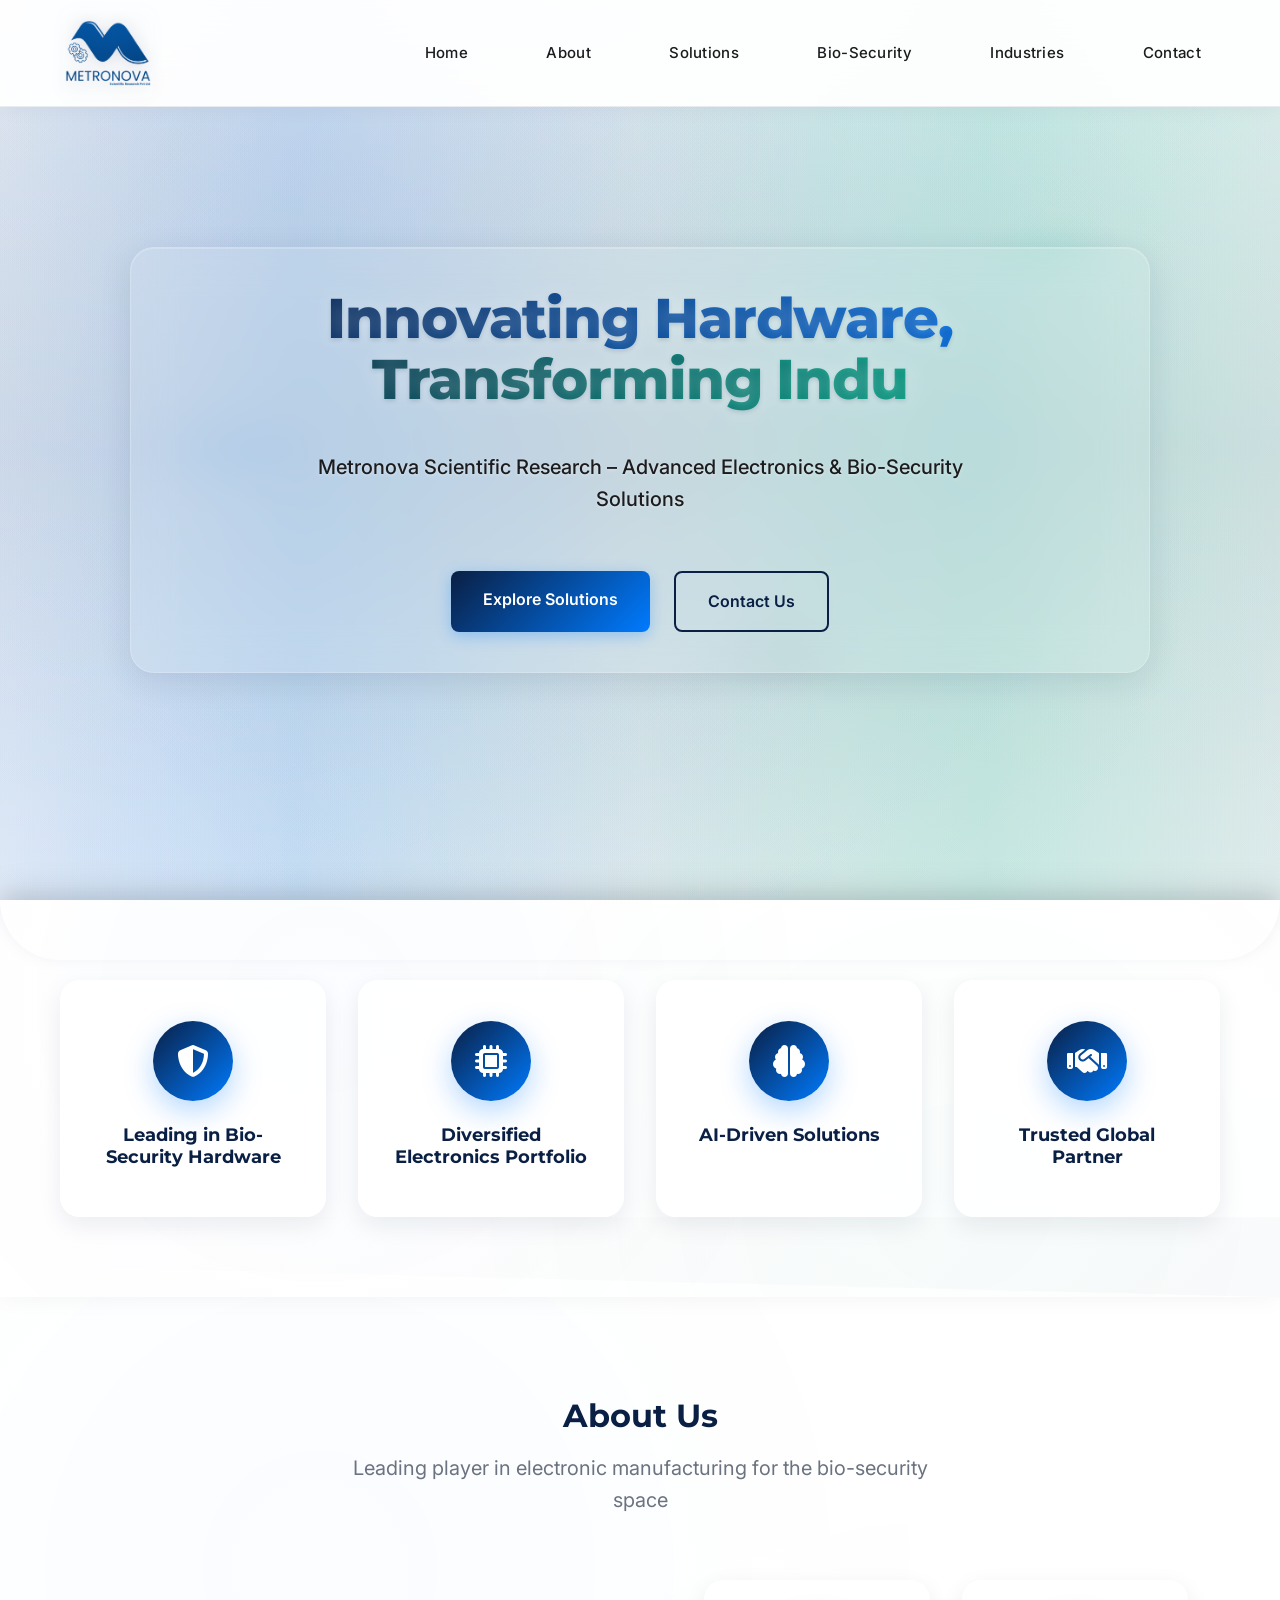
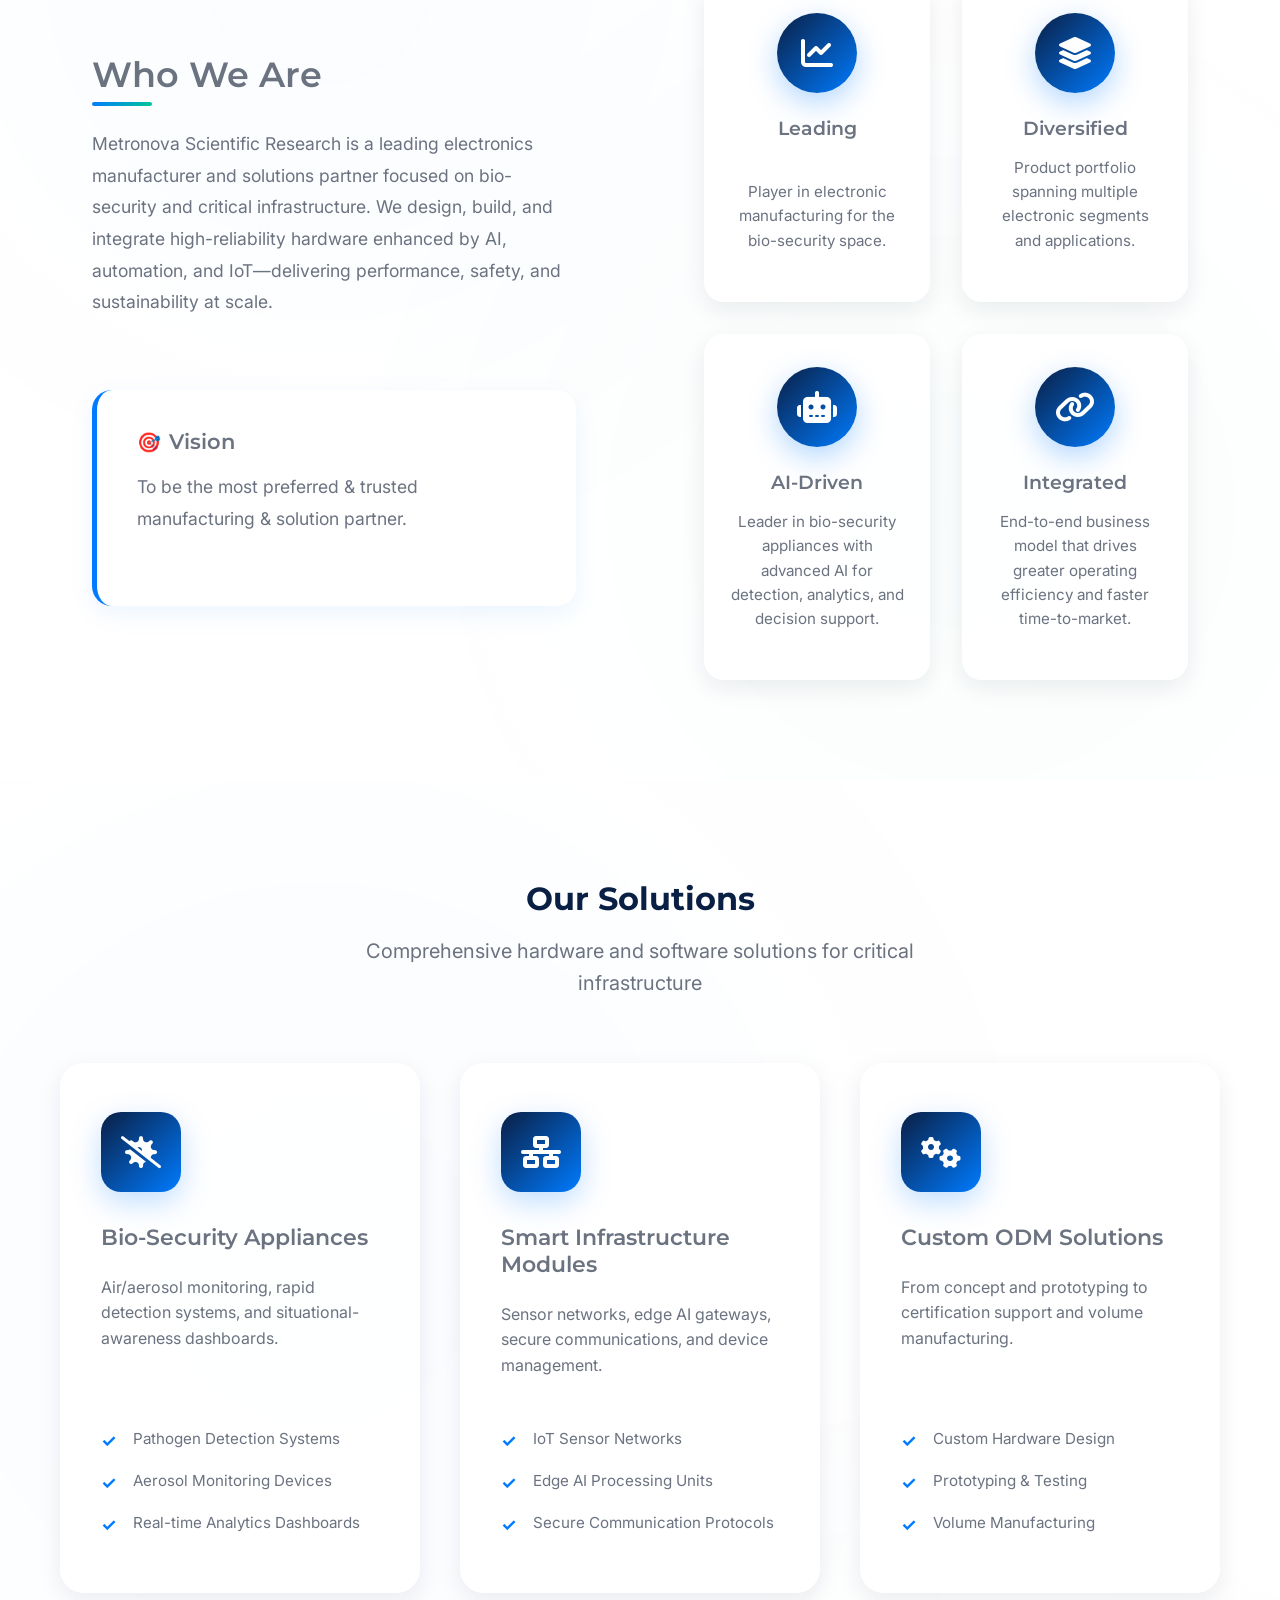
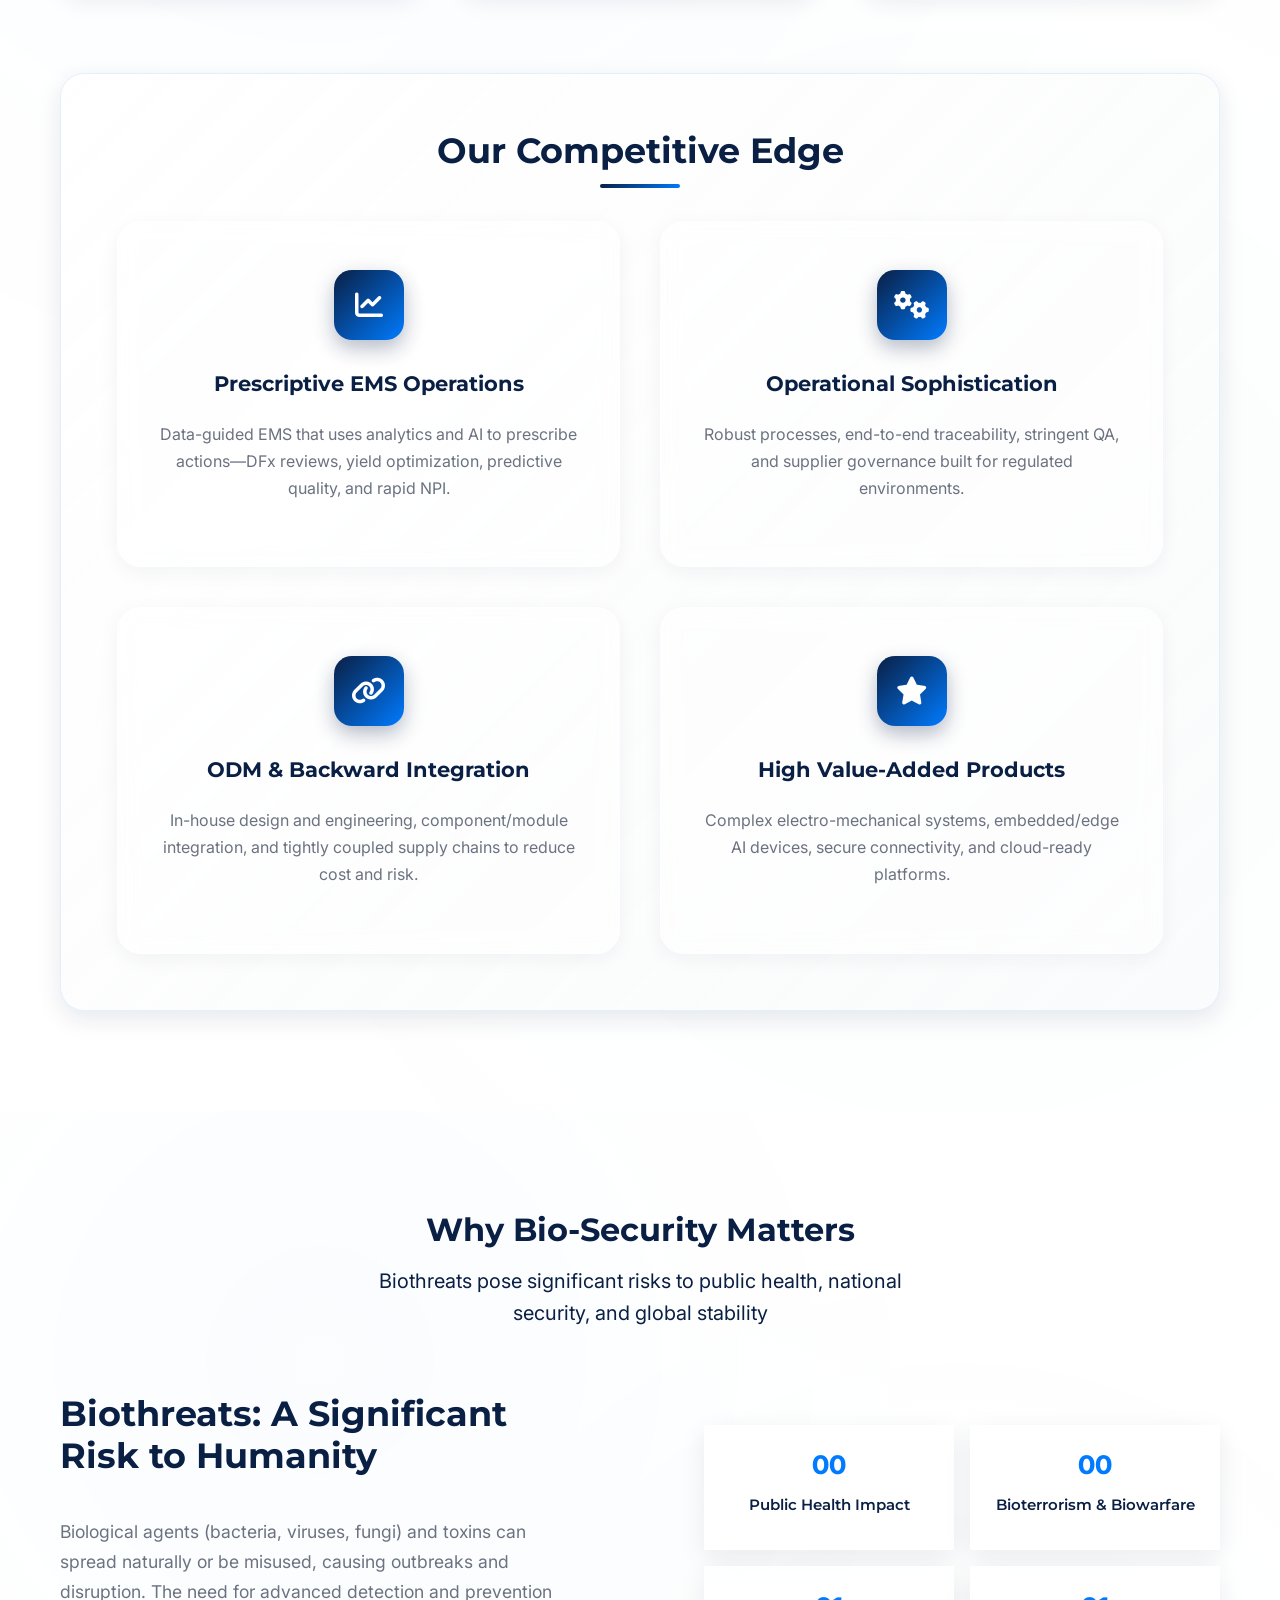
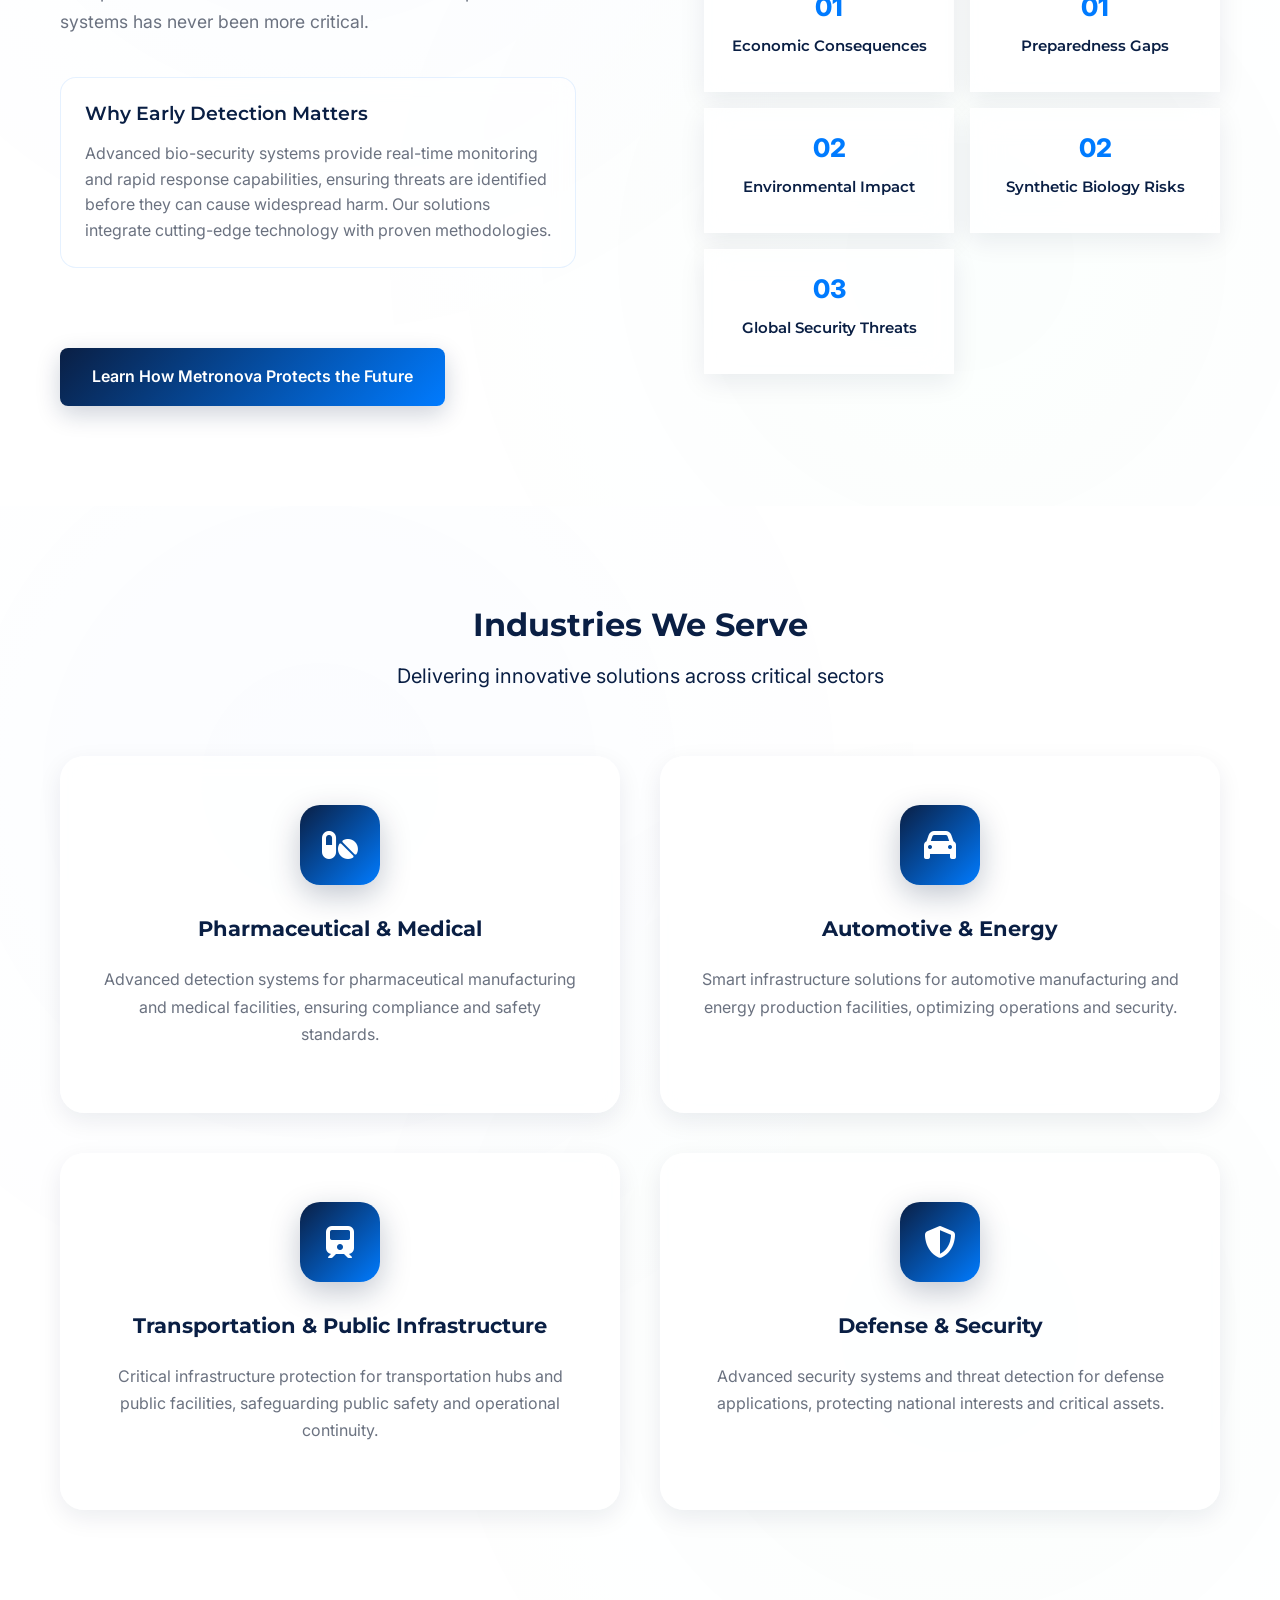
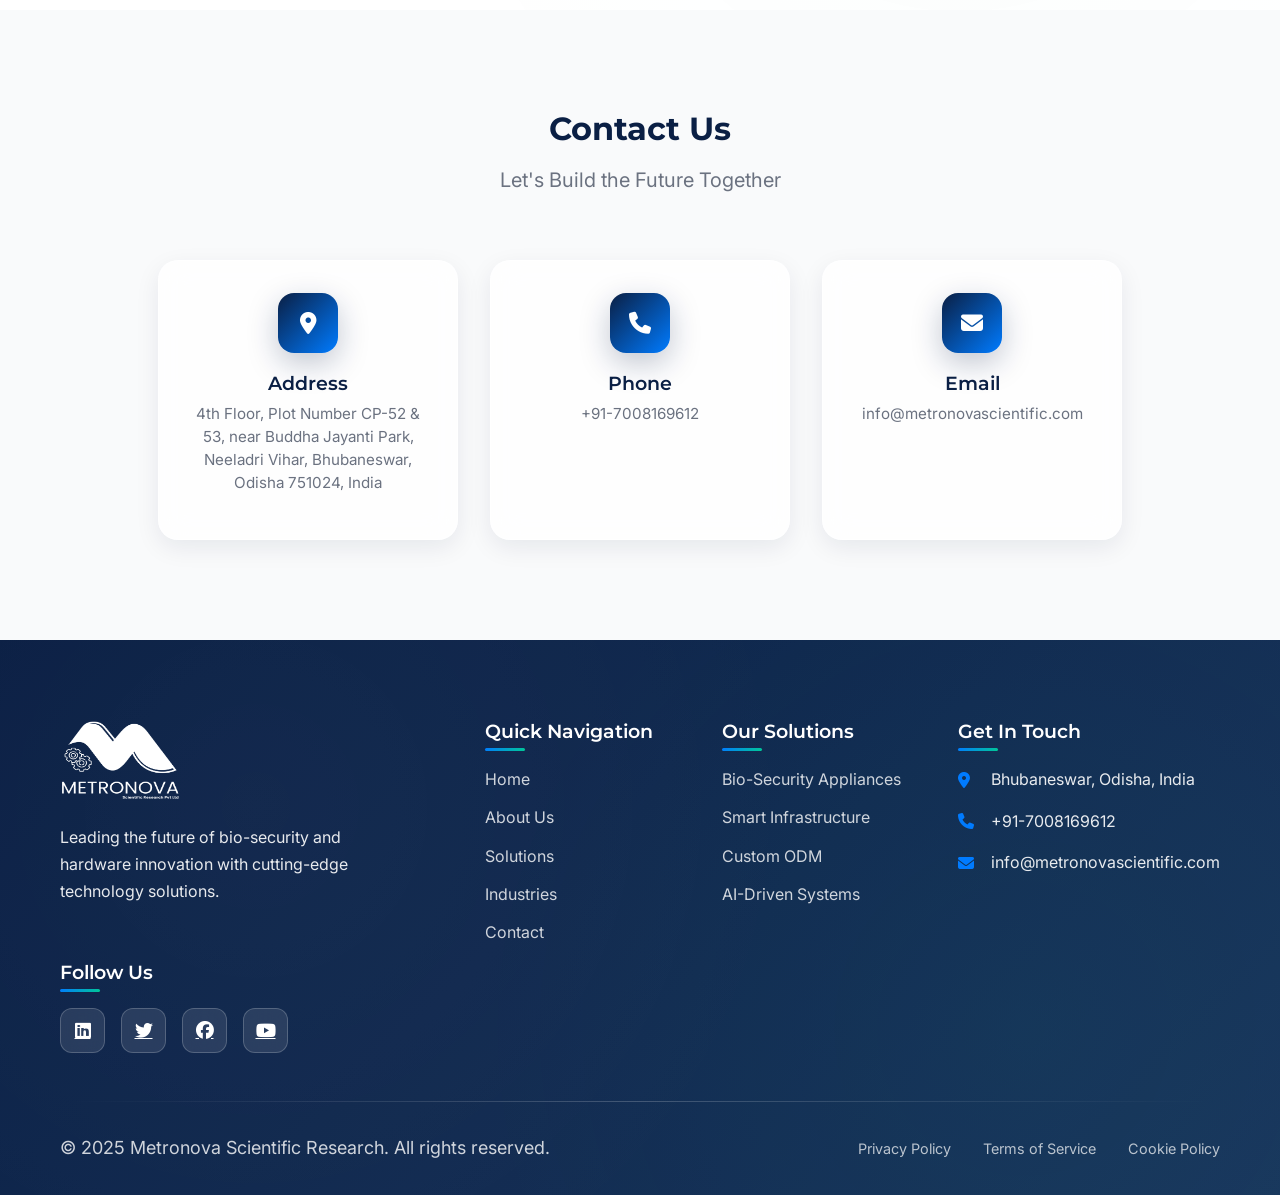
==== index.html @ e78a7715 "Add files via upload" ====
<!DOCTYPE html>
<html lang="en">
<head>
    <meta charset="UTF-8">
    <meta name="viewport" content="width=device-width, initial-scale=1.0, maximum-scale=1.0, user-scalable=no, viewport-fit=cover">
    
    <!-- Primary Meta Tags -->
    <title>Metronova Scientific Research - Leading Bio-Security Electronics Manufacturer | AI Hardware Solutions</title>
    <meta name="title" content="Metronova Scientific Research - Leading Bio-Security Electronics Manufacturer | AI Hardware Solutions">
    <meta name="description" content="Metronova Scientific Research is India's leading electronics manufacturer specializing in bio-security hardware, AI-driven IoT solutions, and critical infrastructure protection. Expert in pathogen detection systems and smart infrastructure modules.">
    <meta name="keywords" content="bio-security hardware, electronics manufacturing India, AI hardware solutions, IoT sensor networks, pathogen detection systems, critical infrastructure protection, smart infrastructure modules, electronics manufacturer Bhubaneswar, bio-security appliances, AI-driven hardware">
    <meta name="author" content="Metronova Scientific Research">
    <meta name="robots" content="index, follow, max-snippet:-1, max-image-preview:large, max-video-preview:-1">
    <meta name="language" content="English">
    <meta name="revisit-after" content="7 days">
    <meta name="distribution" content="global">
    <meta name="rating" content="general">
    
    <!-- Open Graph / Facebook -->
    <meta property="og:type" content="website">
    <meta property="og:url" content="https://metronovascientific.com/">
    <meta property="og:title" content="Metronova Scientific Research - Leading Bio-Security Electronics Manufacturer">
    <meta property="og:description" content="Leading electronics manufacturer specializing in bio-security hardware, AI-driven IoT solutions, and critical infrastructure protection. Expert in pathogen detection systems.">
    <meta property="og:image" content="https://metronovascientific.com/Metronova.png">
    <meta property="og:image:width" content="1200">
    <meta property="og:image:height" content="630">
    <meta property="og:site_name" content="Metronova Scientific Research">
    <meta property="og:locale" content="en_US">
    
    <!-- Twitter -->
    <meta property="twitter:card" content="summary_large_image">
    <meta property="twitter:url" content="https://metronovascientific.com/">
    <meta property="twitter:title" content="Metronova Scientific Research - Leading Bio-Security Electronics Manufacturer">
    <meta property="twitter:description" content="Leading electronics manufacturer specializing in bio-security hardware, AI-driven IoT solutions, and critical infrastructure protection.">
    <meta property="twitter:image" content="https://metronovascientific.com/Metronova.png">
    
    <!-- Additional SEO Meta Tags -->
    <meta name="geo.region" content="IN-OR">
    <meta name="geo.placename" content="Bhubaneswar, Odisha, India">
    <meta name="geo.position" content="20.2961;85.8245">
    <meta name="ICBM" content="20.2961, 85.8245">
    <meta name="DC.title" content="Metronova Scientific Research">
    <meta name="DC.description" content="Leading electronics manufacturer specializing in bio-security hardware and AI-driven solutions">
    <meta name="DC.subject" content="Bio-Security Hardware, Electronics Manufacturing, AI Hardware, IoT Solutions">
    <meta name="DC.creator" content="Metronova Scientific Research">
    <meta name="DC.publisher" content="Metronova Scientific Research">
    <meta name="DC.coverage" content="Worldwide">
    <meta name="DC.language" content="en">
    
    <!-- Bing Webmaster Tools -->
    <meta name="msvalidate.01" content="YOUR_BING_VERIFICATION_CODE">
    
    <!-- Google Search Console -->
    <meta name="google-site-verification" content="YOUR_GOOGLE_VERIFICATION_CODE">
    
    <!-- Canonical URL -->
    <link rel="canonical" href="https://metronovascientific.com/">
    
    <!-- Sitemap -->
    <link rel="sitemap" type="application/xml" title="Sitemap" href="https://metronovascientific.com/sitemap.xml">
    
    <!-- DNS Prefetch for Performance -->
    <link rel="dns-prefetch" href="//fonts.googleapis.com">
    <link rel="dns-prefetch" href="//cdnjs.cloudflare.com">
    <link rel="dns-prefetch" href="//fonts.gstatic.com">
    
    <!-- Favicons -->
    <link rel="apple-touch-icon" sizes="180x180" href="favicons/apple-touch-icon.png">
    <link rel="icon" type="image/png" sizes="32x32" href="favicons/favicon-32x32.png">
    <link rel="icon" type="image/png" sizes="16x16" href="favicons/favicon-16x16.png">
    <link rel="icon" type="image/x-icon" href="favicons/favicon.ico">
    <link rel="manifest" href="favicons/site.webmanifest">
    
    <!-- Google Fonts -->
    <link rel="preconnect" href="https://fonts.googleapis.com">
    <link rel="preconnect" href="https://fonts.gstatic.com" crossorigin>
    <link href="https://fonts.googleapis.com/css2?family=Montserrat:wght@400;600;700&family=Inter:wght@300;400;500;600&display=swap" rel="stylesheet">
    
    <!-- Font Awesome -->
    <link rel="stylesheet" href="https://cdnjs.cloudflare.com/ajax/libs/font-awesome/6.4.0/css/all.min.css">
    
    <!-- Custom CSS -->
    <link rel="stylesheet" href="styles.css">
    
    <!-- Structured Data for SEO -->
    <script type="application/ld+json">
    {
        "@context": "https://schema.org",
        "@type": "Organization",
        "name": "Metronova Scientific Research",
        "url": "https://metronovascientific.com",
        "logo": "https://metronovascientific.com/Metronova.png",
        "description": "Leading electronics manufacturer specializing in bio-security hardware, AI-driven IoT solutions, and critical infrastructure protection",
        "foundingDate": "2020",
        "address": {
            "@type": "PostalAddress",
            "streetAddress": "4th Floor, Plot Number CP-52 & 53, near Buddha Jayanti Park, Neeladri Vihar",
            "addressLocality": "Bhubaneswar",
            "addressRegion": "Odisha",
            "postalCode": "751024",
            "addressCountry": "IN"
        },
        "contactPoint": {
            "@type": "ContactPoint",
            "telephone": "+91-7008169612",
            "contactType": "customer service",
            "email": "info@metronovascientific.com"
        },
        "sameAs": [
            "https://www.linkedin.com/company/metronova-scientific-research",
            "https://twitter.com/metronovascientific",
            "https://www.facebook.com/metronovascientific"
        ],
        "hasOfferCatalog": {
            "@type": "OfferCatalog",
            "name": "Bio-Security and Electronics Solutions",
            "itemListElement": [
                {
                    "@type": "Offer",
                    "itemOffered": {
                        "@type": "Service",
                        "name": "Bio-Security Appliances",
                        "description": "Pathogen detection systems, aerosol monitoring devices, and real-time analytics dashboards"
                    }
                },
                {
                    "@type": "Offer",
                    "itemOffered": {
                        "@type": "Service",
                        "name": "Smart Infrastructure Modules",
                        "description": "IoT sensor networks, edge AI gateways, secure communications, and device management"
                    }
                },
                {
                    "@type": "Offer",
                    "itemOffered": {
                        "@type": "Service",
                        "name": "Custom ODM Solutions",
                        "description": "Custom hardware design, prototyping, testing, and volume manufacturing"
                    }
                }
            ]
        },
        "areaServed": [
            {
                "@type": "Country",
                "name": "India"
            },
            {
                "@type": "Country",
                "name": "United States"
            },
            {
                "@type": "Country",
                "name": "United Kingdom"
            },
            {
                "@type": "Country",
                "name": "Germany"
            },
            {
                "@type": "Country",
                "name": "Japan"
            }
        ],
        "serviceArea": {
            "@type": "GeoCircle",
            "geoMidpoint": {
                "@type": "GeoCoordinates",
                "latitude": 20.2961,
                "longitude": 85.8245
            },
            "geoRadius": "10000"
        }
    }
    </script>
    
    <script type="application/ld+json">
    {
        "@context": "https://schema.org",
        "@type": "WebSite",
        "name": "Metronova Scientific Research",
        "url": "https://metronovascientific.com",
        "description": "Leading electronics manufacturer specializing in bio-security hardware and AI-driven solutions",
        "potentialAction": {
            "@type": "SearchAction",
            "target": "https://metronovascientific.com/search?q={search_term_string}",
            "query-input": "required name=search_term_string"
        }
    }
    </script>
</head>
<body>
    <!-- Navigation -->
    <nav class="navbar" role="navigation" aria-label="Main navigation">
        <div class="nav-container">
            <div class="nav-logo">
                <img src="Metronova.png" alt="Metronova Scientific Research - Leading Bio-Security Electronics Manufacturer" class="logo-image">
            </div>
            <ul class="nav-menu" role="menubar">
                <li role="none"><a href="#home" role="menuitem">Home</a></li>
                <li role="none"><a href="#about" role="menuitem">About</a></li>
                <li role="none"><a href="#solutions" role="menuitem">Solutions</a></li>
                <li role="none"><a href="#biosecurity" role="menuitem">Bio-Security</a></li>
                <li role="none"><a href="#industries" role="menuitem">Industries</a></li>
                <li role="none"><a href="#contact" role="menuitem">Contact</a></li>
            </ul>
            <div class="nav-toggle" role="button" aria-label="Toggle navigation menu" aria-expanded="false" aria-controls="nav-menu">
                <span></span>
                <span></span>
                <span></span>
            </div>
        </div>
    </nav>

    <main role="main">

    <!-- Hero Section -->
    <section id="home" class="hero">
        <div class="hero-background">
            <div class="tech-pattern"></div>
            <div class="aura-layer"></div>
        </div>
        <div class="hero-content">
            <h1 class="hero-title">
                <span class="typewriter">Innovating Hardware,</span>
                <span class="typewriter-delay">Transforming Industries.</span>
            </h1>
            <p class="hero-subtitle">
                Metronova Scientific Research – Advanced Electronics & Bio-Security Solutions
            </p>
            <div class="hero-cta">
                <a href="#solutions" class="btn btn-primary">Explore Solutions</a>
                <a href="#contact" class="btn btn-secondary">Contact Us</a>
            </div>
        </div>
    </section>
    
    <!-- Quick Highlights -->
    <section class="highlights">
        <div class="bg-pattern"></div>
        <div class="container">
            <div class="highlights-grid">
                <div class="highlight-item" data-aos="fade-up" data-aos-delay="100">
                    <div class="highlight-icon">
                        <i class="fas fa-shield-alt"></i>
                    </div>
                    <h3>Leading in Bio-Security Hardware</h3>
                </div>
                <div class="highlight-item" data-aos="fade-up" data-aos-delay="200">
                    <div class="highlight-icon">
                        <i class="fas fa-microchip"></i>
                    </div>
                    <h3>Diversified Electronics Portfolio</h3>
                </div>
                <div class="highlight-item" data-aos="fade-up" data-aos-delay="300">
                    <div class="highlight-icon">
                        <i class="fas fa-brain"></i>
                    </div>
                    <h3>AI-Driven Solutions</h3>
                </div>
                <div class="highlight-item" data-aos="fade-up" data-aos-delay="400">
                    <div class="highlight-icon">
                        <i class="fas fa-handshake"></i>
                    </div>
                    <h3>Trusted Global Partner</h3>
                </div>
            </div>
        </div>
    </section>

    <!-- About Us Section -->
    <section id="about" class="about">
        <div class="container">
            <div class="section-header" data-aos="fade-up">
                <h2>About Us</h2>
                <p>Leading player in electronic manufacturing for the bio-security space</p>
            </div>
            
            <div class="about-content">
                <div class="about-text" data-aos="fade-right">
                    <h3>Who We Are</h3>
                    <p>Metronova Scientific Research is a leading electronics manufacturer and solutions partner focused on bio-security and critical infrastructure. We design, build, and integrate high-reliability hardware enhanced by AI, automation, and IoT—delivering performance, safety, and sustainability at scale.</p>
                    
                    <div class="vision-mission">
                        <div class="vision">
                            <h4>Vision</h4>
                            <p>To be the most preferred & trusted manufacturing & solution partner.</p>
                        </div>
                    </div>
                </div>
                
                <div class="about-features" data-aos="fade-left">
                    <div class="feature-grid">
                        <div class="feature-item">
                            <div class="feature-icon">
                                <i class="fas fa-chart-line"></i>
                            </div>
                            <h4>Leading</h4>
                            <p>Player in electronic manufacturing for the bio-security space.</p>
                        </div>
                        <div class="feature-item">
                            <div class="feature-icon">
                                <i class="fas fa-layer-group"></i>
                            </div>
                            <h4>Diversified</h4>
                            <p>Product portfolio spanning multiple electronic segments and applications.</p>
                        </div>
                        <div class="feature-item">
                            <div class="feature-icon">
                                <i class="fas fa-robot"></i>
                            </div>
                            <h4>AI-Driven</h4>
                            <p>Leader in bio-security appliances with advanced AI for detection, analytics, and decision support.</p>
                        </div>
                        <div class="feature-item">
                            <div class="feature-icon">
                                <i class="fas fa-link"></i>
                            </div>
                            <h4>Integrated</h4>
                            <p>End-to-end business model that drives greater operating efficiency and faster time-to-market.</p>
                        </div>
                    </div>
                </div>
            </div>
        </div>
    </section>

    <!-- Solutions Section -->
    <section id="solutions" class="solutions">
        <div class="container">
            <div class="section-header" data-aos="fade-up">
                <h2>Our Solutions</h2>
                <p>Comprehensive hardware and software solutions for critical infrastructure</p>
            </div>
            
            <div class="solutions-grid">
                <div class="solution-card" data-aos="fade-up" data-aos-delay="100">
                    <div class="solution-icon">
                        <i class="fas fa-virus-slash"></i>
                    </div>
                    <h3>Bio-Security Appliances</h3>
                    <p>Air/aerosol monitoring, rapid detection systems, and situational-awareness dashboards.</p>
                    <ul>
                        <li>Pathogen Detection Systems</li>
                        <li>Aerosol Monitoring Devices</li>
                        <li>Real-time Analytics Dashboards</li>
                    </ul>
                </div>
                
                <div class="solution-card" data-aos="fade-up" data-aos-delay="200">
                    <div class="solution-icon">
                        <i class="fas fa-network-wired"></i>
                    </div>
                    <h3>Smart Infrastructure Modules</h3>
                    <p>Sensor networks, edge AI gateways, secure communications, and device management.</p>
                    <ul>
                        <li>IoT Sensor Networks</li>
                        <li>Edge AI Processing Units</li>
                        <li>Secure Communication Protocols</li>
                    </ul>
                </div>
                
                <div class="solution-card" data-aos="fade-up" data-aos-delay="300">
                    <div class="solution-icon">
                        <i class="fas fa-cogs"></i>
                    </div>
                    <h3>Custom ODM Solutions</h3>
                    <p>From concept and prototyping to certification support and volume manufacturing.</p>
                    <ul>
                        <li>Custom Hardware Design</li>
                        <li>Prototyping & Testing</li>
                        <li>Volume Manufacturing</li>
                    </ul>
                </div>
            </div>
            
            <div class="strengths-section" data-aos="fade-up">
                <h3>Our Competitive Edge</h3>
                <div class="strengths-grid">
                    <div class="strength-item">
                        <div class="strength-icon">
                            <i class="fas fa-chart-line"></i>
                        </div>
                        <h4>Prescriptive EMS Operations</h4>
                        <p>Data-guided EMS that uses analytics and AI to prescribe actions—DFx reviews, yield optimization, predictive quality, and rapid NPI.</p>
                    </div>
                    <div class="strength-item">
                        <div class="strength-icon">
                            <i class="fas fa-cogs"></i>
                        </div>
                        <h4>Operational Sophistication</h4>
                        <p>Robust processes, end-to-end traceability, stringent QA, and supplier governance built for regulated environments.</p>
                    </div>
                    <div class="strength-item">
                        <div class="strength-icon">
                            <i class="fas fa-link"></i>
                        </div>
                        <h4>ODM & Backward Integration</h4>
                        <p>In-house design and engineering, component/module integration, and tightly coupled supply chains to reduce cost and risk.</p>
                    </div>
                    <div class="strength-item">
                        <div class="strength-icon">
                            <i class="fas fa-star"></i>
                        </div>
                        <h4>High Value-Added Products</h4>
                        <p>Complex electro-mechanical systems, embedded/edge AI devices, secure connectivity, and cloud-ready platforms.</p>
                    </div>
                </div>
            </div>
        </div>
    </section>

    <!-- Bio-Security Section -->
    <section id="biosecurity" class="biosecurity">
        <div class="container">
            <div class="section-header" data-aos="fade-up">
                <h2>Why Bio-Security Matters</h2>
                <p>Biothreats pose significant risks to public health, national security, and global stability</p>
            </div>
            
            <div class="biosecurity-content">
                <div class="biosecurity-text" data-aos="fade-right">
                    <h3>Biothreats: A Significant Risk to Humanity</h3>
                    <p>Biological agents (bacteria, viruses, fungi) and toxins can spread naturally or be misused, causing outbreaks and disruption. The need for advanced detection and prevention systems has never been more critical.</p>
                    
                    <div class="additional-info">
                        <h4>Why Early Detection Matters</h4>
                        <p>Advanced bio-security systems provide real-time monitoring and rapid response capabilities, ensuring threats are identified before they can cause widespread harm. Our solutions integrate cutting-edge technology with proven methodologies.</p>
                    </div>
                    
                    <div class="cta-section">
                        <a href="#contact" class="btn btn-primary">Learn How Metronova Protects the Future</a>
                    </div>
                </div>
                
                <div class="risks-section" data-aos="fade-left">
                    <div class="risks-grid">
                        <div class="risk-item">
                            <div class="risk-number">01</div>
                            <h4>Public Health Impact</h4>
                        </div>
                        <div class="risk-item">
                            <div class="risk-number">02</div>
                            <h4>Bioterrorism & Biowarfare</h4>
                        </div>
                        <div class="risk-item">
                            <div class="risk-number">03</div>
                            <h4>Economic Consequences</h4>
                        </div>
                        <div class="risk-item">
                            <div class="risk-number">04</div>
                            <h4>Preparedness Gaps</h4>
                        </div>
                        <div class="risk-item">
                            <div class="risk-number">05</div>
                            <h4>Environmental Impact</h4>
                        </div>
                        <div class="risk-item">
                            <div class="risk-number">06</div>
                            <h4>Synthetic Biology Risks</h4>
                        </div>
                        <div class="risk-item">
                            <div class="risk-number">07</div>
                            <h4>Global Security Threats</h4>
                        </div>
                    </div>
                </div>
            </div>
        </div>
    </section>

    <!-- Industries Section -->
    <section id="industries" class="industries">
        <div class="container">
            <div class="section-header" data-aos="fade-up">
                <h2>Industries We Serve</h2>
                <p>Delivering innovative solutions across critical sectors</p>
            </div>
            
            <div class="industries-grid">
                <div class="industry-card" data-aos="fade-up" data-aos-delay="100">
                    <div class="industry-icon">
                        <i class="fas fa-pills"></i>
                    </div>
                    <h3>Pharmaceutical & Medical</h3>
                    <p>Advanced detection systems for pharmaceutical manufacturing and medical facilities, ensuring compliance and safety standards.</p>
                </div>
                
                <div class="industry-card" data-aos="fade-up" data-aos-delay="200">
                    <div class="industry-icon">
                        <i class="fas fa-car"></i>
                    </div>
                    <h3>Automotive & Energy</h3>
                    <p>Smart infrastructure solutions for automotive manufacturing and energy production facilities, optimizing operations and security.</p>
                </div>
                
                <div class="industry-card" data-aos="fade-up" data-aos-delay="300">
                    <div class="industry-icon">
                        <i class="fas fa-train"></i>
                    </div>
                    <h3>Transportation & Public Infrastructure</h3>
                    <p>Critical infrastructure protection for transportation hubs and public facilities, safeguarding public safety and operational continuity.</p>
                </div>
                
                <div class="industry-card" data-aos="fade-up" data-aos-delay="400">
                    <div class="industry-icon">
                        <i class="fas fa-shield-alt"></i>
                    </div>
                    <h3>Defense & Security</h3>
                    <p>Advanced security systems and threat detection for defense applications, protecting national interests and critical assets.</p>
                </div>
            </div>
        </div>
    </section>

    <!-- Contact Section -->
    <section id="contact" class="contact">
        <div class="container">
            <div class="section-header" data-aos="fade-up">
                <h2>Contact Us</h2>
                <p>Let's Build the Future Together</p>
            </div>
            
            <div class="contact-content">
                <div class="contact-item" data-aos="fade-up" data-aos-delay="100">
                    <div class="contact-icon">
                        <i class="fas fa-map-marker-alt"></i>
                    </div>
                    <div>
                        <h4>Address</h4>
                        <p>4th Floor, Plot Number CP-52 & 53, near Buddha Jayanti Park, Neeladri Vihar, Bhubaneswar, Odisha 751024, India</p>
                    </div>
                </div>
                
                <div class="contact-item" data-aos="fade-up" data-aos-delay="200">
                    <div class="contact-icon">
                        <i class="fas fa-phone"></i>
                    </div>
                    <div>
                        <h4>Phone</h4>
                        <p>+91-7008169612</p>
                    </div>
                </div>
                
                <div class="contact-item" data-aos="fade-up" data-aos-delay="300">
                    <div class="contact-icon">
                        <i class="fas fa-envelope"></i>
                    </div>
                    <div>
                        <h4>Email</h4>
                        <p>info@metronovascientific.com</p>
                    </div>
                </div>
            </div>
        </div>
    </section>
    </main>

    <!-- Footer -->
    <footer class="footer">
        <div class="container">
            <div class="footer-content">
                <div class="footer-section footer-brand">
                    <img src="Metronova.png" alt="Metronova Scientific Research - Bio-Security Electronics Manufacturer Logo" class="footer-logo-image">
                    <p class="footer-description">Leading the future of bio-security and hardware innovation with cutting-edge technology solutions.</p>
                    <div class="footer-social">
                        <h4>Follow Us</h4>
                        <div class="social-links">
                            <a href="#" class="social-link" aria-label="LinkedIn">
                                <i class="fab fa-linkedin"></i>
                            </a>
                            <a href="#" class="social-link" aria-label="Twitter">
                                <i class="fab fa-twitter"></i>
                            </a>
                            <a href="#" class="social-link" aria-label="Facebook">
                                <i class="fab fa-facebook"></i>
                            </a>
                            <a href="#" class="social-link" aria-label="YouTube">
                                <i class="fab fa-youtube"></i>
                            </a>
                        </div>
                    </div>
                </div>
                
                <div class="footer-section footer-links">
                    <h4>Quick Navigation</h4>
                    <ul>
                        <li><a href="#home">Home</a></li>
                        <li><a href="#about">About Us</a></li>
                        <li><a href="#solutions">Solutions</a></li>
                        <li><a href="#industries">Industries</a></li>
                        <li><a href="#contact">Contact</a></li>
                    </ul>
                </div>
                
                <div class="footer-section footer-solutions">
                    <h4>Our Solutions</h4>
                    <ul>
                        <li><a href="#solutions">Bio-Security Appliances</a></li>
                        <li><a href="#solutions">Smart Infrastructure</a></li>
                        <li><a href="#solutions">Custom ODM</a></li>
                        <li><a href="#solutions">AI-Driven Systems</a></li>
                    </ul>
                </div>
                
                <div class="footer-section footer-contact">
                    <h4>Get In Touch</h4>
                    <div class="footer-contact-info">
                        <div class="contact-item-footer">
                            <i class="fas fa-map-marker-alt"></i>
                            <span>Bhubaneswar, Odisha, India</span>
                        </div>
                        <div class="contact-item-footer">
                            <i class="fas fa-phone"></i>
                            <span>+91-7008169612</span>
                        </div>
                        <div class="contact-item-footer">
                            <i class="fas fa-envelope"></i>
                            <span>info@metronovascientific.com</span>
                        </div>
                    </div>
                </div>
            </div>
            
            <div class="footer-divider"></div>
            
            <div class="footer-bottom">
                <div class="footer-bottom-content">
                    <p>&copy; 2025 Metronova Scientific Research. All rights reserved.</p>
                    <div class="footer-legal">
                        <a href="#">Privacy Policy</a>
                        <a href="#">Terms of Service</a>
                        <a href="#">Cookie Policy</a>
                    </div>
                </div>
            </div>
        </div>
    </footer>

    <!-- Scripts -->
    <script src="script.js"></script>
</body>
</html>
---- styles.css ----
/* Reset and Base Styles */
* {
    margin: 0;
    padding: 0;
    box-sizing: border-box;
}

html, body {
    width: 100%;
    max-width: 100%;
    overflow-x: hidden;
    position: relative;
}

body {
    min-height: 100vh;
    font-family: 'Inter', sans-serif;
    line-height: 1.6;
    color: var(--text-primary);
    background: var(--background);
}

:root {
    /* Color Palette - Minimalist Corporate */
    --primary: #0A1F44;      /* Deep Navy Blue */
    --secondary: #007BFF;    /* Electric Blue */
    --accent: #00C896;       /* Emerald Green */
    --background: #F9FAFB;   /* Soft White */
    --background-alt: #EDEFF2; /* Light Gray */
    --text-primary: #1C1C1E; /* Dark Charcoal */
    --text-secondary: #6B7280; /* Muted Gray */
    --white: #FFFFFF;
    --shadow: rgba(10, 31, 68, 0.1);
    --shadow-hover: rgba(10, 31, 68, 0.2);
}

html {
    scroll-behavior: smooth;
}

body {
    font-family: 'Inter', sans-serif;
    font-size: 16px;
    line-height: 1.6;
    color: var(--text-primary);
    background-color: var(--background);
    overflow-x: hidden;
}

.container {
    max-width: 1200px;
    margin: 0 auto;
    padding: 0 20px;
}

/* Typography */
h1, h2, h3, h4, h5, h6 {
    font-family: 'Montserrat', sans-serif;
    font-weight: 700;
    line-height: 1.2;
    margin-bottom: 1rem;
}

h1 { font-size: 48px; }
h2 { font-size: 32px; }
h3 { font-size: 24px; }
h4 { font-size: 20px; }

p {
    font-size: 18px;
    color: var(--text-secondary);
    margin-bottom: 1rem;
}

/* Buttons */
.btn {
    display: inline-block;
    padding: 16px 32px;
    border-radius: 8px;
    text-decoration: none;
    font-weight: 600;
    font-size: 16px;
    transition: all 0.3s ease;
    border: none;
    cursor: pointer;
    font-family: 'Inter', sans-serif;
}

.btn-primary {
    background: linear-gradient(135deg, var(--primary), var(--secondary));
    color: var(--white);
    box-shadow: 0 4px 15px rgba(0, 123, 255, 0.3);
}

.btn-primary:hover {
    transform: translateY(-2px);
    box-shadow: 0 8px 25px rgba(0, 123, 255, 0.4);
}

.btn-secondary {
    background: transparent;
    color: var(--primary);
    border: 2px solid var(--primary);
}

.btn-secondary:hover {
    background: var(--primary);
    color: var(--white);
    transform: translateY(-2px);
}

/* Navigation */
.navbar {
    position: fixed;
    top: 0;
    width: 100%;
    background: rgba(255, 255, 255, 0.95);
    backdrop-filter: blur(20px);
    -webkit-backdrop-filter: blur(20px);
    z-index: 1000;
    padding: 0.3rem 0;
    transition: all 0.4s cubic-bezier(0.4, 0, 0.2, 1);
    border-bottom: 1px solid rgba(10, 31, 68, 0.08);
    box-shadow: 0 1px 20px rgba(10, 31, 68, 0.05);
}

.navbar.scrolled {
    background: rgba(255, 255, 255, 0.98);
    backdrop-filter: blur(30px);
    -webkit-backdrop-filter: blur(30px);
    box-shadow: 0 4px 30px rgba(10, 31, 68, 0.12);
    padding: 0.2rem 0;
    border-bottom: 1px solid rgba(10, 31, 68, 0.12);
}

.nav-container {
    display: flex;
    justify-content: space-between;
    align-items: center;
    max-width: 1200px;
    margin: 0 auto;
    padding: 0 20px;
}

/* Logo Container Enhancement */
.nav-logo {
    display: flex;
    align-items: center;
    justify-content: center;
    transition: all 0.3s ease;
    padding: 0.2rem;
    border-radius: 12px;
    position: relative;
}

.nav-logo::before {
    content: '';
    position: absolute;
    top: 0;
    left: 0;
    width: 100%;
    height: 100%;
    background: linear-gradient(135deg, rgba(0, 123, 255, 0.03), rgba(0, 200, 150, 0.03));
    border-radius: 12px;
    opacity: 0;
    transition: all 0.3s ease;
    z-index: -1;
}

.nav-logo:hover::before {
    opacity: 1;
}

/* Enhanced Logo Image */
.logo-image {
    width: 90px;
    height: 90px;
    object-fit: contain;
    transition: all 0.3s ease;
    filter: drop-shadow(0 2px 8px rgba(10, 31, 68, 0.15));
    border-radius: 8px;
    background: rgba(255, 255, 255, 0.1);
    padding: 2px;
}

.navbar.scrolled .logo-image {
    width: 65px;
    height: 65px;
}

.nav-logo:hover .logo-image {
    transform: scale(1.05);
    filter: drop-shadow(0 4px 12px rgba(10, 31, 68, 0.25));
}



.nav-menu {
    display: flex;
    list-style: none;
    gap: 2.5rem;
    margin: 0;
    padding: 0;
}

/* Final Header Polish */
.navbar::after {
    content: '';
    position: absolute;
    bottom: 0;
    left: 0;
    width: 100%;
    height: 1px;
    background: linear-gradient(90deg, 
        transparent 0%, 
        rgba(0, 123, 255, 0.1) 25%, 
        rgba(0, 200, 150, 0.1) 50%, 
        rgba(0, 123, 255, 0.1) 75%, 
        transparent 100%);
    opacity: 0;
    transition: opacity 0.3s ease;
}

.navbar.scrolled::after {
    opacity: 1;
}

/* Enhanced Navigation Items */
.nav-menu a {
    text-decoration: none;
    color: var(--text-primary);
    font-weight: 500;
    font-size: 15px;
    transition: all 0.3s ease;
    position: relative;
    padding: 0.8rem 1rem;
    letter-spacing: 0.3px;
    border-radius: 8px;
    margin: 0 0.2rem;
}

.nav-menu a:hover {
    color: var(--secondary);
    transform: translateY(-2px);
    background: rgba(0, 123, 255, 0.05);
}

.nav-menu a::before {
    content: '';
    position: absolute;
    top: 0;
    left: 0;
    width: 100%;
    height: 100%;
    background: linear-gradient(135deg, rgba(0, 123, 255, 0.05), rgba(0, 200, 150, 0.05));
    border-radius: 8px;
    transform: scale(0);
    transition: all 0.3s ease;
    z-index: -1;
}

.nav-menu a:hover::before {
    transform: scale(1);
}

.nav-menu a::after {
    content: '';
    position: absolute;
    bottom: 0.5rem;
    left: 50%;
    width: 0;
    height: 2px;
    background: linear-gradient(90deg, var(--secondary), var(--accent));
    transition: all 0.3s ease;
    transform: translateX(-50%);
    border-radius: 1px;
    box-shadow: 0 1px 4px rgba(0, 123, 255, 0.3);
}

.nav-menu a:hover::after {
    width: 80%;
}

/* Active Navigation State */
.nav-menu a.active {
    color: var(--secondary);
    font-weight: 600;
    background: rgba(0, 123, 255, 0.08);
}

.nav-menu a.active::after {
    width: 80%;
}

/* Navigation Menu Animation on Page Load */
@keyframes navFadeIn {
    from {
        opacity: 0;
        transform: translateY(-10px);
    }
    to {
        opacity: 1;
        transform: translateY(0);
    }
}

.nav-menu li {
    animation: navFadeIn 0.8s cubic-bezier(0.4, 0, 0.2, 1) both;
}

.nav-menu li:nth-child(1) { animation-delay: 0.8s; }
.nav-menu li:nth-child(2) { animation-delay: 0.9s; }
.nav-menu li:nth-child(3) { animation-delay: 1.0s; }
.nav-menu li:nth-child(4) { animation-delay: 1.1s; }
.nav-menu li:nth-child(5) { animation-delay: 1.2s; }
.nav-menu li:nth-child(6) { animation-delay: 1.3s; }

.nav-toggle {
    display: none;
    flex-direction: column;
    cursor: pointer;
    padding: 0.5rem;
    transition: all 0.3s ease;
}

.nav-toggle span {
    width: 25px;
    height: 2px;
    background: var(--primary);
    margin: 3px 0;
    transition: all 0.3s ease;
    border-radius: 1px;
}

.nav-toggle.active span:nth-child(1) {
    transform: rotate(45deg) translate(5px, 5px);
}

.nav-toggle.active span:nth-child(2) {
    opacity: 0;
}

.nav-toggle.active span:nth-child(3) {
    transform: rotate(-45deg) translate(7px, -6px);
}

/* Hero Section */
.hero {
    position: relative;
    min-height: 100vh;
    background: linear-gradient(135deg, var(--background) 0%, var(--background-alt) 100%);
    overflow: visible;
    padding-top: 120px; /* Account for fixed navbar */
    display: flex;
    align-items: center;
    justify-content: center;
    margin-bottom: 0;
}

.hero-background {
    position: absolute;
    top: 0;
    left: 0;
    width: 100%;
    height: 100%;
    z-index: 1;
}

.hero-background::before {
    content: '';
    position: absolute;
    top: -50px;
    left: -50px;
    width: calc(100% + 100px);
    height: calc(100% + 100px);
    background: 
        linear-gradient(90deg, transparent 0%, rgba(0, 123, 255, 0.1) 25%, transparent 50%, rgba(0, 200, 150, 0.1) 75%, transparent 100%),
        linear-gradient(0deg, transparent 0%, rgba(10, 31, 68, 0.08) 50%, transparent 100%);
    animation: waveMove 20s ease-in-out infinite;
}

.hero-background::after {
    content: '';
    position: absolute;
    top: -50px;
    left: -50px;
    width: calc(100% + 100px);
    height: calc(100% + 100px);
    background-image: 
        radial-gradient(ellipse 200px 100px at 20% 50%, rgba(0, 123, 255, 0.06) 0%, transparent 50%),
        radial-gradient(ellipse 150px 80px at 80% 30%, rgba(0, 200, 150, 0.06) 0%, transparent 50%),
        radial-gradient(ellipse 180px 90px at 60% 70%, rgba(10, 31, 68, 0.04) 0%, transparent 50%);
    animation: ellipseFloat 25s ease-in-out infinite;
}

/* Additional Aura Layer */
.hero-background .aura-layer {
    content: '';
    position: absolute;
    top: -50px;
    left: -50px;
    width: calc(100% + 100px);
    height: calc(100% + 100px);
    background-image: 
        radial-gradient(circle at 10% 90%, rgba(0, 123, 255, 0.08) 0%, transparent 50%),
        radial-gradient(circle at 90% 10%, rgba(0, 200, 150, 0.08) 0%, transparent 50%),
        radial-gradient(circle at 15% 15%, rgba(10, 31, 68, 0.06) 0%, transparent 50%);
    animation: auraPulse 15s ease-in-out infinite;
}

.tech-pattern {
    position: absolute;
    top: -50px;
    left: -50px;
    width: calc(100% + 100px);
    height: calc(100% + 100px);
    background-image: 
        radial-gradient(circle at 30% 20%, rgba(0, 123, 255, 0.08) 0%, transparent 70%),
        radial-gradient(circle at 70% 80%, rgba(0, 200, 150, 0.08) 0%, transparent 70%),
        radial-gradient(circle at 50% 50%, rgba(10, 31, 68, 0.05) 0%, transparent 70%);
    animation: gentleFloat 30s ease-in-out infinite;
}

@keyframes gentleFloat {
    0%, 100% { transform: translateY(0px) scale(1); }
    50% { transform: translateY(-15px) scale(1.02); }
}

@keyframes waveMove {
    0%, 100% { transform: translateX(0px) skewX(0deg); }
    50% { transform: translateX(20px) skewX(2deg); }
}

@keyframes ellipseFloat {
    0%, 100% { transform: translateY(0px) rotate(0deg); }
    33% { transform: translateY(-10px) rotate(1deg); }
    66% { transform: translateY(5px) rotate(-1deg); }
}

@keyframes auraPulse {
    0%, 100% { 
        opacity: 0.8;
        transform: scale(1) rotate(0deg); 
    }
    50% { 
        opacity: 1;
        transform: scale(1.05) rotate(2deg); 
    }
}

.hero-content {
    position: relative;
    z-index: 2;
    text-align: center;
    padding: 40px 60px;
    max-width: 900px;
    margin: 0 auto;
    background: rgba(255, 255, 255, 0.1);
    backdrop-filter: blur(20px);
    -webkit-backdrop-filter: blur(20px);
    border-radius: 24px;
    border: 1px solid rgba(255, 255, 255, 0.2);
    box-shadow: 
        0 8px 32px rgba(10, 31, 68, 0.1),
        inset 0 1px 0 rgba(255, 255, 255, 0.2);
    /* Ensure glass pane doesn't extend beyond viewport */
    box-sizing: border-box;
    width: calc(100% - 40px);
    max-width: calc(900px + 120px);
}

.hero-title {
    margin-bottom: 2.5rem;
    color: var(--primary);
    font-size: 3.5rem;
    font-weight: 800;
    line-height: 1.1;
    letter-spacing: -0.02em;
    text-shadow: 
        0 2px 4px rgba(10, 31, 68, 0.15),
        0 0 20px rgba(255, 255, 255, 0.3);
}

.hero-title .typewriter {
    display: block;
    opacity: 0;
    animation: fadeInUp 1.2s cubic-bezier(0.4, 0, 0.2, 1) forwards;
    background: linear-gradient(135deg, var(--primary) 0%, var(--secondary) 100%);
    -webkit-background-clip: text;
    -webkit-text-fill-color: transparent;
    background-clip: text;
}

.hero-title .typewriter-delay {
    display: block;
    opacity: 0;
    animation: fadeInUp 1.2s cubic-bezier(0.4, 0, 0.2, 1) forwards 0.6s;
    background: linear-gradient(135deg, var(--primary) 0%, var(--accent) 100%);
    -webkit-background-clip: text;
    -webkit-text-fill-color: transparent;
    background-clip: text;
}

@keyframes fadeInUp {
    from {
        opacity: 0;
        transform: translateY(30px);
    }
    to {
        opacity: 1;
        transform: translateY(0);
    }
}

.hero-subtitle {
    font-size: 1.25rem;
    color: var(--text-primary);
    margin-bottom: 3.5rem;
    max-width: 700px;
    margin-left: auto;
    margin-right: auto;
    font-weight: 500;
    line-height: 1.6;
    opacity: 0;
    animation: fadeInUp 1s ease forwards 1.2s;
    text-shadow: 0 1px 3px rgba(255, 255, 255, 0.4);
}

.hero-cta {
    display: flex;
    gap: 1.5rem;
    justify-content: center;
    flex-wrap: wrap;
    opacity: 0;
    animation: fadeInUp 1s ease forwards 1.5s;
}

/* Highlights */
.highlights {
    position: relative;
    z-index: 2;
    padding: 80px 0;
    background: var(--white);
    margin-top: 0;
    box-shadow: 0 -10px 30px rgba(0, 0, 0, 0.1);
}

/* Top edge - Curved from hero */
.highlights::before {
    content: '';
    position: absolute;
    top: 0;
    left: 0;
    width: 100%;
    height: 60px;
    background: var(--white);
    border-radius: 0 0 60px 60px;
    box-shadow: 0 -5px 20px rgba(10, 31, 68, 0.08);
}

/* Bottom edge - Angled transition to about */
.highlights::after {
    content: '';
    position: absolute;
    bottom: 0;
    left: 0;
    width: 100%;
    height: 80px;
    background: linear-gradient(135deg, var(--white) 0%, var(--background) 100%);
    clip-path: polygon(0 0, 100% 0, 100% 100%, 0 60%);
}

/* Subtle background pattern */
.highlights .bg-pattern {
    position: absolute;
    top: 0;
    left: 0;
    width: 100%;
    height: 100%;
    background-image: 
        radial-gradient(circle at 25% 25%, rgba(0, 123, 255, 0.03) 0%, transparent 50%),
        radial-gradient(circle at 75% 75%, rgba(0, 200, 150, 0.03) 0%, transparent 50%);
    opacity: 0.6;
    z-index: 1;
}

.highlights-grid {
    display: grid;
    grid-template-columns: repeat(auto-fit, minmax(250px, 1fr));
    gap: 2rem;
    position: relative;
    z-index: 2;
}

.highlight-item {
    text-align: center;
    padding: 2.5rem 2rem;
    transition: all 0.4s cubic-bezier(0.4, 0, 0.2, 1);
    background: rgba(255, 255, 255, 0.8);
    backdrop-filter: blur(15px);
    -webkit-backdrop-filter: blur(15px);
    border-radius: 20px;
    border: 1px solid rgba(255, 255, 255, 0.3);
    box-shadow: 
        0 8px 25px rgba(10, 31, 68, 0.08),
        inset 0 1px 0 rgba(255, 255, 255, 0.6);
    position: relative;
    z-index: 2;
}

.highlight-item:hover {
    transform: translateY(-12px) scale(1.02);
    background: rgba(255, 255, 255, 0.95);
    box-shadow: 
        0 15px 35px rgba(10, 31, 68, 0.12),
        inset 0 1px 0 rgba(255, 255, 255, 0.8);
}

.highlight-icon {
    width: 80px;
    height: 80px;
    margin: 0 auto 1.5rem;
    background: linear-gradient(135deg, var(--primary), var(--secondary));
    border-radius: 50%;
    display: flex;
    align-items: center;
    justify-content: center;
    color: var(--white);
    font-size: 32px;
    box-shadow: 0 10px 30px rgba(0, 123, 255, 0.3);
}

.highlight-item h3 {
    color: var(--primary);
    font-size: 18px;
    margin-bottom: 0.5rem;
}

/* Section Styles */
section {
    padding: 100px 0;
}

.section-header {
    text-align: center;
    margin-bottom: 4rem;
}

.section-header h2 {
    color: var(--primary);
    margin-bottom: 1rem;
}

.section-header p {
    font-size: 20px;
    max-width: 600px;
    margin: 0 auto;
}

/* About Section */
.about {
    background: var(--white);
    position: relative;
    overflow: hidden;
}

.about::before {
    content: '';
    position: absolute;
    top: 0;
    left: 0;
    width: 100%;
    height: 100%;
    background-image: 
        radial-gradient(circle at 25% 25%, rgba(0, 123, 255, 0.03) 0%, transparent 50%),
        radial-gradient(circle at 75% 75%, rgba(0, 200, 150, 0.03) 0%, transparent 50%);
    opacity: 0.6;
}

.about-content {
    display: grid;
    grid-template-columns: 1fr 1fr;
    gap: 4rem;
    align-items: stretch;
    position: relative;
    z-index: 2;
    max-width: 1200px;
    margin: 0 auto;
    padding: 0 2rem;
}

.about-text {
    padding-right: 2rem;
    display: flex;
    flex-direction: column;
    justify-content: center;
    min-height: 400px;
}

.about-text h3 {
    color: var(--text-secondary);
    margin-bottom: 2rem;
    font-size: 2.2rem;
    font-weight: 600;
    position: relative;
}

.about-text h3::after {
    content: '';
    position: absolute;
    bottom: -10px;
    left: 0;
    width: 60px;
    height: 4px;
    background: linear-gradient(135deg, var(--secondary), var(--accent));
    border-radius: 2px;
}

.about-text p {
    font-size: 1.1rem;
    line-height: 1.8;
    color: var(--text-secondary);
    margin-bottom: 2rem;
    max-width: 100%;
}

.vision-mission {
    margin-top: 2.5rem;
    padding: 2.5rem;
    background: rgba(255, 255, 255, 0.8);
    backdrop-filter: blur(15px);
    -webkit-backdrop-filter: blur(15px);
    border-radius: 20px;
    border-left: 5px solid var(--secondary);
    box-shadow: 
        0 8px 25px rgba(0, 123, 255, 0.08),
        inset 0 1px 0 rgba(255, 255, 255, 0.6);
    transition: all 0.4s cubic-bezier(0.4, 0, 0.2, 1);
}

.vision-mission:hover {
    transform: translateY(-8px) scale(1.02);
    background: rgba(255, 255, 255, 0.95);
    box-shadow: 
        0 15px 35px rgba(10, 31, 68, 0.12),
        inset 0 1px 0 rgba(255, 255, 255, 0.8);
}

.vision h4 {
    color: var(--text-secondary);
    margin-bottom: 1rem;
    font-size: 1.3rem;
    font-weight: 600;
    display: flex;
    align-items: center;
    gap: 0.5rem;
}

.vision h4::before {
    content: '🎯';
    font-size: 1.2rem;
}

.about-features {
    padding-left: 2rem;
    display: flex;
    flex-direction: column;
    justify-content: center;
    min-height: 400px;
}

.feature-grid {
    display: grid;
    grid-template-columns: 1fr 1fr;
    gap: 2rem;
    align-items: stretch;
    height: 100%;
}

.feature-item {
    text-align: center;
    padding: 2rem 1.5rem;
    background: rgba(255, 255, 255, 0.8);
    backdrop-filter: blur(15px);
    -webkit-backdrop-filter: blur(15px);
    border-radius: 20px;
    transition: all 0.4s cubic-bezier(0.4, 0, 0.2, 1);
    border: 1px solid rgba(255, 255, 255, 0.3);
    box-shadow: 
        0 8px 25px rgba(10, 31, 68, 0.08),
        inset 0 1px 0 rgba(255, 255, 255, 0.6);
    position: relative;
    z-index: 2;
    height: 100%;
    display: flex;
    flex-direction: column;
    justify-content: center;
    align-items: center;
}



.feature-item:hover {
    transform: translateY(-12px) scale(1.02);
    background: rgba(255, 255, 255, 0.95);
    box-shadow: 
        0 15px 35px rgba(10, 31, 68, 0.12),
        inset 0 1px 0 rgba(255, 255, 255, 0.8);
}

.feature-icon {
    width: 80px;
    height: 80px;
    margin: 0 auto 1.5rem;
    background: linear-gradient(135deg, var(--primary), var(--secondary));
    border-radius: 50%;
    display: flex;
    align-items: center;
    justify-content: center;
    color: var(--white);
    font-size: 32px;
    box-shadow: 0 10px 30px rgba(0, 123, 255, 0.3);
    transition: all 0.3s ease;
    position: relative;
    z-index: 2;
}

.feature-item:hover .feature-icon {
    transform: scale(1.05);
    box-shadow: 0 15px 35px rgba(0, 123, 255, 0.4);
}

.feature-item h4 {
    color: var(--text-secondary);
    margin-bottom: 1rem;
    font-size: 1.2rem;
    font-weight: 600;
    position: relative;
    z-index: 2;
}

.feature-item p {
    color: var(--text-secondary);
    line-height: 1.6;
    font-size: 0.95rem;
    position: relative;
    z-index: 2;
    margin-top: auto;
}

/* Solutions Section */
.solutions {
    background: var(--white);
    position: relative;
    overflow: hidden;
}

.solutions::before {
    content: '';
    position: absolute;
    top: 0;
    left: 0;
    width: 100%;
    height: 100%;
    background-image: 
        radial-gradient(circle at 25% 25%, rgba(0, 123, 255, 0.03) 0%, transparent 50%),
        radial-gradient(circle at 75% 75%, rgba(0, 200, 150, 0.03) 0%, transparent 50%);
    opacity: 0.6;
}

.solutions-grid {
    display: grid;
    grid-template-columns: repeat(3, 1fr);
    gap: 2.5rem;
    margin-bottom: 5rem;
    position: relative;
    z-index: 2;
    max-width: 1200px;
    margin: 0 auto 5rem;
}

.solution-card {
    background: rgba(255, 255, 255, 0.8);
    backdrop-filter: blur(15px);
    -webkit-backdrop-filter: blur(15px);
    padding: 3rem 2.5rem;
    border-radius: 24px;
    box-shadow: 
        0 8px 25px rgba(10, 31, 68, 0.08),
        inset 0 1px 0 rgba(255, 255, 255, 0.6);
    transition: all 0.4s cubic-bezier(0.4, 0, 0.2, 1);
    border: 1px solid rgba(255, 255, 255, 0.3);
    position: relative;
    overflow: hidden;
    height: 100%;
    display: flex;
    flex-direction: column;
    justify-content: space-between;
}

.solution-card::before {
    content: '';
    position: absolute;
    top: 0;
    left: -100%;
    width: 100%;
    height: 100%;
    background: linear-gradient(90deg, transparent, rgba(255, 255, 255, 0.2), transparent);
    transition: left 0.6s ease;
}

.solution-card:hover::before {
    left: 100%;
}

.solution-card:hover {
    transform: translateY(-12px) scale(1.02);
    background: rgba(255, 255, 255, 0.95);
    box-shadow: 
        0 15px 35px rgba(10, 31, 68, 0.12),
        inset 0 1px 0 rgba(255, 255, 255, 0.8);
}

.solution-icon {
    width: 80px;
    height: 80px;
    background: linear-gradient(135deg, var(--primary), var(--secondary));
    border-radius: 20px;
    display: flex;
    align-items: center;
    justify-content: center;
    color: var(--white);
    font-size: 32px;
    margin-bottom: 2rem;
    box-shadow: 0 10px 30px rgba(0, 123, 255, 0.25);
    transition: all 0.3s ease;
    position: relative;
    z-index: 2;
}

.solution-card:hover .solution-icon {
    transform: scale(1.1) rotate(5deg);
    box-shadow: 0 15px 35px rgba(0, 123, 255, 0.35);
}

.solution-card h3 {
    color: var(--text-secondary);
    margin-bottom: 1.5rem;
    font-size: 1.4rem;
    font-weight: 600;
    position: relative;
    z-index: 2;
}

.solution-card p {
    color: var(--text-secondary);
    line-height: 1.6;
    margin-bottom: 1.5rem;
    font-size: 1rem;
    position: relative;
    z-index: 2;
    flex-grow: 1;
}

.solution-card ul {
    list-style: none;
    margin-top: 1rem;
    position: relative;
    z-index: 2;
}

.solution-card li {
    padding: 0.6rem 0;
    color: var(--text-secondary);
    position: relative;
    padding-left: 2rem;
    font-size: 0.95rem;
    line-height: 1.5;
}

.solution-card li::before {
    content: '✓';
    position: absolute;
    left: 0;
    color: var(--secondary);
    font-weight: bold;
    font-size: 1.1rem;
}

.strengths-section {
    background: linear-gradient(135deg, rgba(255, 255, 255, 0.9), rgba(249, 250, 251, 0.8));
    backdrop-filter: blur(15px);
    -webkit-backdrop-filter: blur(15px);
    padding: 3.5rem;
    border-radius: 24px;
    box-shadow: 
        0 8px 25px rgba(10, 31, 68, 0.1),
        inset 0 1px 0 rgba(255, 255, 255, 0.7);
    border: 1px solid rgba(0, 123, 255, 0.1);
    position: relative;
    z-index: 2;
}

.strengths-section h3 {
    text-align: center;
    color: var(--primary);
    margin-bottom: 3rem;
    font-size: 2.2rem;
    font-weight: 700;
    position: relative;
}

.strengths-section h3::after {
    content: '';
    position: absolute;
    bottom: -15px;
    left: 50%;
    transform: translateX(-50%);
    width: 80px;
    height: 4px;
    background: linear-gradient(135deg, var(--primary), var(--secondary));
    border-radius: 2px;
}

.strengths-grid {
    display: grid;
    grid-template-columns: repeat(2, 1fr);
    gap: 2.5rem;
    max-width: 1200px;
    margin: 0 auto;
}

.strength-item {
    background: rgba(255, 255, 255, 0.6);
    backdrop-filter: blur(10px);
    -webkit-backdrop-filter: blur(10px);
    padding: 3rem 2.5rem;
    border-radius: 24px;
    border: 1px solid rgba(255, 255, 255, 0.4);
    box-shadow: 0 5px 20px rgba(10, 31, 68, 0.05);
    transition: all 0.4s cubic-bezier(0.4, 0, 0.2, 1);
    text-align: center;
    height: 100%;
    display: flex;
    flex-direction: column;
    justify-content: center;
    position: relative;
    overflow: hidden;
}

.strength-item::before {
    content: '';
    position: absolute;
    top: 0;
    left: -100%;
    width: 100%;
    height: 100%;
    background: linear-gradient(90deg, transparent, rgba(255, 255, 255, 0.2), transparent);
    transition: left 0.6s ease;
}

.strength-item:hover::before {
    left: 100%;
}

.strength-item:hover {
    transform: translateY(-10px) scale(1.02);
    background: rgba(255, 255, 255, 0.9);
    box-shadow: 0 15px 35px rgba(10, 31, 68, 0.2);
    border-color: rgba(0, 123, 255, 0.3);
}

.strength-item h4 {
    color: var(--primary);
    margin-bottom: 1.5rem;
    font-size: 1.3rem;
    font-weight: 700;
    position: relative;
    z-index: 2;
}

.strength-item p {
    color: var(--text-secondary);
    line-height: 1.7;
    font-size: 1rem;
    position: relative;
    z-index: 2;
    flex-grow: 1;
}

.strength-icon {
    width: 70px;
    height: 70px;
    background: linear-gradient(135deg, var(--primary), var(--secondary));
    border-radius: 18px;
    display: flex;
    align-items: center;
    justify-content: center;
    color: var(--white);
    font-size: 28px;
    margin: 0 auto 2rem;
    box-shadow: 0 8px 20px rgba(10, 31, 68, 0.3);
    transition: all 0.3s ease;
    position: relative;
    z-index: 2;
}

.strength-item:hover .strength-icon {
    transform: scale(1.1) rotate(5deg);
    box-shadow: 0 12px 25px rgba(10, 31, 68, 0.4);
}

/* Bio-Security Section */
.biosecurity {
    background: var(--white);
    color: var(--text-primary);
    position: relative;
    overflow: hidden;
}

.biosecurity::before {
    content: '';
    position: absolute;
    top: 0;
    left: 0;
    width: 100%;
    height: 100%;
    background-image: 
        radial-gradient(circle at 25% 25%, rgba(0, 123, 255, 0.03) 0%, transparent 50%),
        radial-gradient(circle at 75% 75%, rgba(0, 200, 150, 0.03) 0%, transparent 50%);
    opacity: 0.6;
}

.biosecurity .section-header h2,
.biosecurity .section-header p {
    color: var(--primary);
}

.biosecurity-content {
    display: grid;
    grid-template-columns: 1fr 1fr;
    gap: 4rem;
    align-items: center;
    position: relative;
    z-index: 2;
    max-width: 1200px;
    margin: 0 auto;
}

.biosecurity-text {
    padding-right: 2rem;
    display: flex;
    flex-direction: column;
    justify-content: center;
    min-height: 400px;
}

.biosecurity-text h3 {
    color: var(--primary);
    margin-bottom: 2.5rem;
    font-size: 2.2rem;
    font-weight: 700;
    line-height: 1.2;
}

.biosecurity-text p {
    color: var(--text-secondary);
    font-size: 1.1rem;
    margin-bottom: 2.5rem;
    line-height: 1.7;
}

.additional-info {
    margin-bottom: 2.5rem;
    padding: 1.5rem;
    background: rgba(255, 255, 255, 0.6);
    backdrop-filter: blur(10px);
    border-radius: 16px;
    border: 1px solid rgba(0, 123, 255, 0.1);
}

.additional-info h4 {
    color: var(--primary);
    font-size: 1.2rem;
    font-weight: 600;
    margin-bottom: 1rem;
}

.additional-info p {
    color: var(--text-secondary);
    font-size: 1rem;
    margin-bottom: 0;
    line-height: 1.6;
}

.cta-section {
    margin-top: 2.5rem;
}

.cta-section .btn {
    background: linear-gradient(135deg, var(--primary), var(--secondary));
    border: none;
    box-shadow: 0 8px 25px rgba(10, 31, 68, 0.2);
    transition: all 0.4s cubic-bezier(0.4, 0, 0.2, 1);
}

.cta-section .btn:hover {
    transform: translateY(-5px) scale(1.05);
    box-shadow: 0 15px 35px rgba(10, 31, 68, 0.3);
}

.risks-section {
    padding-left: 2rem;
    display: flex;
    flex-direction: column;
    justify-content: center;
    min-height: 400px;
}

.risks-grid {
    display: grid;
    grid-template-columns: repeat(2, 1fr);
    gap: 1rem;
    align-items: stretch;
    height: 100%;
}

.risk-item {
    text-align: center;
    padding: 1.2rem 0.8rem;
    background: rgba(255, 255, 255, 0.8);
    backdrop-filter: blur(15px);
    -webkit-backdrop-filter: blur(15px);
    transition: all 0.4s cubic-bezier(0.4, 0, 0.2, 1);
    border: 1px solid rgba(255, 255, 255, 0.3);
    box-shadow: 0 8px 25px rgba(10, 31, 68, 0.08);
    position: relative;
    overflow: hidden;
    height: 100%;
    display: flex;
    flex-direction: column;
    justify-content: center;
    align-items: center;
}

.risk-item::before {
    content: '';
    position: absolute;
    top: 0;
    left: -100%;
    width: 100%;
    height: 100%;
    background: linear-gradient(90deg, transparent, rgba(255, 255, 255, 0.1), transparent);
    transition: left 0.6s ease;
}

.risk-item:hover::before {
    left: 100%;
}

.risk-item:hover {
    transform: translateY(-8px) scale(1.02);
    background: rgba(255, 255, 255, 0.95);
    box-shadow: 0 15px 35px rgba(10, 31, 68, 0.12);
    border-color: rgba(0, 123, 255, 0.2);
}

.risk-number {
    font-size: 1.6rem;
    font-weight: 800;
    color: var(--secondary);
    margin-bottom: 0.6rem;
    position: relative;
    z-index: 2;
}

.risk-item h4 {
    color: var(--primary);
    font-size: 0.95rem;
    font-weight: 600;
    line-height: 1.2;
    position: relative;
    z-index: 2;
}

/* Industries Section */
.industries {
    background: var(--white);
    position: relative;
    overflow: hidden;
}

.industries::before {
    content: '';
    position: absolute;
    top: 0;
    left: 0;
    width: 100%;
    height: 100%;
    background-image: 
        radial-gradient(circle at 25% 25%, rgba(0, 123, 255, 0.03) 0%, transparent 50%),
        radial-gradient(circle at 75% 75%, rgba(0, 200, 150, 0.03) 0%, transparent 50%);
    opacity: 0.6;
}

.industries .section-header h2,
.industries .section-header p {
    color: var(--primary);
}

.industries-grid {
    display: grid;
    grid-template-columns: repeat(2, 1fr);
    gap: 2.5rem;
    max-width: 1200px;
    margin: 0 auto;
    position: relative;
    z-index: 2;
}

.industry-card {
    text-align: center;
    padding: 3rem 2.5rem;
    background: rgba(255, 255, 255, 0.8);
    backdrop-filter: blur(15px);
    border-radius: 24px;
    transition: all 0.4s cubic-bezier(0.4, 0, 0.2, 1);
    border: 1px solid rgba(255, 255, 255, 0.3);
    box-shadow: 0 8px 25px rgba(10, 31, 68, 0.08);
    position: relative;
    overflow: hidden;
    height: 100%;
    display: flex;
    flex-direction: column;
    justify-content: center;
    align-items: center;
}

.industry-card::before {
    content: '';
    position: absolute;
    top: 0;
    left: -100%;
    width: 100%;
    height: 100%;
    background: linear-gradient(90deg, transparent, rgba(255, 255, 255, 0.1), transparent);
    transition: left 0.6s ease;
}

.industry-card:hover::before {
    left: 100%;
}

.industry-card:hover {
    transform: translateY(-8px) scale(1.02);
    background: rgba(255, 255, 255, 0.95);
    box-shadow: 0 15px 35px rgba(10, 31, 68, 0.12);
    border-color: rgba(0, 123, 255, 0.2);
}

.industry-icon {
    width: 80px;
    height: 80px;
    margin: 0 auto 2rem;
    background: linear-gradient(135deg, var(--primary), var(--secondary));
    border-radius: 20px;
    display: flex;
    align-items: center;
    justify-content: center;
    color: var(--white);
    font-size: 32px;
    box-shadow: 0 10px 30px rgba(10, 31, 68, 0.25);
    transition: all 0.3s ease;
    position: relative;
    z-index: 2;
}

.industry-card:hover .industry-icon {
    transform: scale(1.1) rotate(5deg);
    box-shadow: 0 15px 35px rgba(10, 31, 68, 0.35);
}

.industry-card h3 {
    color: var(--primary);
    margin-bottom: 1.5rem;
    font-size: 1.3rem;
    font-weight: 700;
    position: relative;
    z-index: 2;
}

.industry-card p {
    color: var(--text-secondary);
    line-height: 1.7;
    font-size: 1rem;
    position: relative;
    z-index: 2;
    flex-grow: 1;
}

/* Contact Section */
.contact {
    background: var(--background);
}

.contact-content {
    display: flex;
    justify-content: center;
    align-items: center;
    gap: 2rem;
    max-width: 1200px;
    margin: 0 auto;
}

.contact-item {
    display: flex;
    flex-direction: column;
    align-items: center;
    text-align: center;
    gap: 1.2rem;
    padding: 2rem;
    background: rgba(255, 255, 255, 0.8);
    backdrop-filter: blur(15px);
    border-radius: 20px;
    border: 1px solid rgba(255, 255, 255, 0.3);
    box-shadow: 0 8px 25px rgba(10, 31, 68, 0.08);
    transition: all 0.3s ease;
    flex: 1;
    max-width: 300px;
    height: 280px;
}

.contact-item:hover {
    transform: translateY(-5px);
    background: rgba(255, 255, 255, 0.95);
    box-shadow: 0 15px 35px rgba(10, 31, 68, 0.12);
}

.contact-icon {
    width: 60px;
    height: 60px;
    background: linear-gradient(135deg, var(--primary), var(--secondary));
    border-radius: 16px;
    display: flex;
    align-items: center;
    justify-content: center;
    color: var(--white);
    font-size: 22px;
    box-shadow: 0 10px 30px rgba(10, 31, 68, 0.25);
    transition: all 0.3s ease;
}

.contact-item:hover .contact-icon {
    transform: scale(1.1) rotate(5deg);
    box-shadow: 0 15px 35px rgba(10, 31, 68, 0.35);
}

.contact-item h4 {
    color: var(--primary);
    margin-bottom: 0.5rem;
    font-size: 1.2rem;
    font-weight: 600;
}

.contact-item p {
    color: var(--text-secondary);
    margin: 0;
    line-height: 1.5;
    flex-grow: 1;
    display: flex;
    align-items: center;
    justify-content: center;
    text-align: center;
    font-size: 0.95rem;
}



/* Footer */
.footer {
    background: linear-gradient(135deg, var(--primary) 0%, #1a365d 100%);
    color: var(--white);
    padding: 5rem 0 2rem;
    position: relative;
    overflow: hidden;
}

.footer::before {
    content: '';
    position: absolute;
    top: 0;
    left: 0;
    width: 100%;
    height: 100%;
    background-image: 
        radial-gradient(circle at 20% 30%, rgba(255, 255, 255, 0.03) 0%, transparent 50%),
        radial-gradient(circle at 80% 70%, rgba(0, 200, 150, 0.05) 0%, transparent 50%);
    opacity: 0.8;
}

.footer-content {
    display: grid;
    grid-template-columns: 2fr 1fr 1fr 1fr;
    gap: 3rem;
    margin-bottom: 3rem;
    position: relative;
    z-index: 2;
}

.footer-section h4 {
    color: var(--white);
    font-size: 1.2rem;
    font-weight: 600;
    margin-bottom: 1.5rem;
    position: relative;
}

.footer-section h4::after {
    content: '';
    position: absolute;
    bottom: -8px;
    left: 0;
    width: 40px;
    height: 3px;
    background: linear-gradient(135deg, var(--secondary), var(--accent));
    border-radius: 2px;
}

.footer-brand {
    display: flex;
    flex-direction: column;
    gap: 1.5rem;
}

.footer-logo-image {
    width: 120px;
    height: 80px;
    filter: brightness(0) invert(1);
    transition: all 0.3s ease;
}

.footer-logo-image:hover {
    transform: scale(1.05);
}

.footer-description {
    color: rgba(255, 255, 255, 0.9);
    line-height: 1.7;
    font-size: 1rem;
    max-width: 300px;
}

.footer-social h4 {
    margin-top: 1rem;
}

.social-links {
    display: flex;
    gap: 1rem;
    margin-top: 1rem;
}

.social-link {
    display: flex;
    align-items: center;
    justify-content: center;
    width: 45px;
    height: 45px;
    background: rgba(255, 255, 255, 0.1);
    border-radius: 12px;
    color: var(--white);
    font-size: 18px;
    transition: all 0.3s ease;
    backdrop-filter: blur(10px);
    border: 1px solid rgba(255, 255, 255, 0.2);
}

.social-link:hover {
    background: var(--secondary);
    transform: translateY(-3px);
    box-shadow: 0 8px 20px rgba(0, 123, 255, 0.3);
}

.footer-links ul,
.footer-solutions ul {
    list-style: none;
    padding: 0;
}

.footer-links li,
.footer-solutions li {
    margin-bottom: 0.8rem;
}

.footer-links a,
.footer-solutions a {
    color: rgba(255, 255, 255, 0.8);
    text-decoration: none;
    transition: all 0.3s ease;
    display: inline-block;
    position: relative;
}

.footer-links a::before,
.footer-solutions a::before {
    content: '';
    position: absolute;
    bottom: -2px;
    left: 0;
    width: 0;
    height: 2px;
    background: var(--secondary);
    transition: width 0.3s ease;
}

.footer-links a:hover,
.footer-solutions a:hover {
    color: var(--white);
    transform: translateX(5px);
}

.footer-links a:hover::before,
.footer-solutions a:hover::before {
    width: 100%;
}

.footer-contact-info {
    display: flex;
    flex-direction: column;
    gap: 1rem;
}

.contact-item-footer {
    display: flex;
    align-items: center;
    gap: 0.8rem;
    color: rgba(255, 255, 255, 0.9);
}

.contact-item-footer i {
    width: 20px;
    color: var(--secondary);
    font-size: 16px;
}

.footer-divider {
    height: 1px;
    background: linear-gradient(90deg, transparent, rgba(255, 255, 255, 0.2), transparent);
    margin: 2rem 0;
    position: relative;
    z-index: 2;
}

.footer-bottom {
    position: relative;
    z-index: 2;
}

.footer-bottom-content {
    display: flex;
    justify-content: space-between;
    align-items: center;
    flex-wrap: wrap;
    gap: 1rem;
}

.footer-bottom p {
    color: rgba(255, 255, 255, 0.8);
    margin: 0;
}

.footer-legal {
    display: flex;
    gap: 2rem;
}

.footer-legal a {
    color: rgba(255, 255, 255, 0.7);
    text-decoration: none;
    font-size: 0.9rem;
    transition: color 0.3s ease;
}

.footer-legal a:hover {
    color: var(--secondary);
}

/* Responsive Design */
@media (max-width: 768px) {
    .nav-menu {
        position: fixed;
        top: 100%;
        left: 0;
        width: 100%;
        background: rgba(255, 255, 255, 0.98);
        backdrop-filter: blur(20px);
        -webkit-backdrop-filter: blur(20px);
        flex-direction: column;
        gap: 0;
        padding: 2rem 0;
        transform: translateY(-100%);
        opacity: 0;
        visibility: hidden;
        transition: all 0.4s cubic-bezier(0.4, 0, 0.2, 1);
        border-top: 1px solid rgba(10, 31, 68, 0.08);
        box-shadow: 0 10px 30px rgba(10, 31, 68, 0.1);
        z-index: 999;
    }
    
    .nav-menu.active {
        transform: translateY(0);
        opacity: 1;
        visibility: visible;
    }
    
    .nav-menu li {
        width: 100%;
        text-align: center;
    }
    
    .nav-menu a {
        display: block;
        padding: 1.2rem 2rem;
        font-size: 16px;
        border-bottom: 1px solid rgba(10, 31, 68, 0.05);
        margin: 0;
        border-radius: 0;
    }
    
    .nav-menu a:hover {
        background: rgba(10, 31, 68, 0.02);
        transform: none;
    }
    
    .nav-menu a::after {
        display: none;
    }
    
    .nav-toggle {
        display: flex;
    }
    
    .hero-title {
        font-size: 32px;
        line-height: 1.2;
    }
    
    .hero-subtitle {
        font-size: 16px;
        line-height: 1.4;
    }
    
    .hero-cta {
        flex-direction: column;
        align-items: center;
        gap: 1rem;
    }
    
    .hero-content {
        padding: 25px 30px;
        margin: 0 15px;
        width: calc(100% - 30px);
        max-width: calc(100% - 30px);
    }
    
    .section-header h2 {
        font-size: 2rem;
    }
    
    .section-header p {
        font-size: 1rem;
    }
    
    .about-content,
    .biosecurity-content {
        grid-template-columns: 1fr;
        gap: 3rem;
        text-align: center;
    }
    
    .about-text {
        padding-right: 0;
        min-height: auto;
        text-align: center;
    }
    
    .about-features {
        padding-left: 0;
        min-height: auto;
    }
    
    .about-text h3 {
        font-size: 1.8rem;
    }
    
    .about-text h3::after {
        left: 50%;
        transform: translateX(-50%);
    }
    
    .about-text p {
        margin: 0 auto 2rem;
    }
    
    .vision-mission {
        padding: 2rem;
        max-width: 500px;
        margin: 2.5rem auto 0;
    }
    
    .feature-grid {
        grid-template-columns: 1fr;
        gap: 2rem;
        max-width: 600px;
        margin: 0 auto;
    }
    
    .feature-item {
        padding: 2rem 1.5rem;
    }
    
    .solutions-grid {
        grid-template-columns: 1fr;
        gap: 2rem;
        max-width: 100%;
        margin: 0 auto 3rem;
    }
    
    .solution-card {
        padding: 2.5rem 2rem;
        height: auto;
    }
    
    .strengths-grid {
        grid-template-columns: 1fr;
        gap: 2rem;
        max-width: 100%;
    }
    
    .strength-item {
        padding: 2rem 1.5rem;
        height: auto;
    }
    
    .strength-icon {
        width: 60px;
        height: 60px;
        font-size: 24px;
        margin-bottom: 1.5rem;
    }
    
    .biosecurity-text {
        padding-right: 0;
        min-height: auto;
        text-align: center;
        width: 100%;
        max-width: 100%;
    }
    
    .risks-section {
        padding-left: 0;
        min-height: auto;
        text-align: center;
        width: 100%;
        max-width: 100%;
    }
    
    .risks-grid {
        grid-template-columns: 1fr;
        gap: 1.5rem;
        max-width: 100%;
        margin: 0 auto;
        width: 100%;
    }
    
    .risk-item {
        padding: 1.5rem;
        width: 100%;
        box-sizing: border-box;
    }
    
    .industries-grid {
        grid-template-columns: 1fr;
        gap: 2rem;
        max-width: 600px;
        margin: 0 auto;
    }
    
    .industry-card {
        padding: 2.5rem 2rem;
    }
    
    .contact-content {
        flex-direction: column;
        gap: 1.5rem;
        max-width: 600px;
    }
    
    .contact-item {
        max-width: 100%;
    }
    
    .footer-content {
        grid-template-columns: 1fr;
        gap: 2rem;
        text-align: center;
    }
    
    .footer-section h4::after {
        left: 50%;
        transform: translateX(-50%);
    }
    
    .footer-brand {
        align-items: center;
    }
    
    .footer-description {
        max-width: 100%;
        text-align: center;
    }
    
    .footer-bottom-content {
        flex-direction: column;
        text-align: center;
    }
    

    
    .risks-grid {
        grid-template-columns: 1fr;
        gap: 1.5rem;
        max-width: 500px;
        margin: 0 auto;
    }
    
    .risk-item {
        padding: 1.5rem;
    }
    
    .about-text {
        padding-right: 0;
        min-height: auto;
        text-align: center;
    }
    
    .about-features {
        padding-left: 0;
        min-height: auto;
    }
    
    .feature-grid {
        grid-template-columns: 1fr;
        gap: 2rem;
        max-width: 600px;
        margin: 0 auto;
    }
    
    .about-text h3 {
        font-size: 1.8rem;
    }
    
    .about-text h3::after {
        left: 50%;
        transform: translateX(-50%);
    }
    
    .about-text p {
        margin: 0 auto 2rem;
    }
    
    .vision-mission {
        padding: 2rem;
        max-width: 500px;
        margin: 2.5rem auto 0;
    }
    
    .feature-item {
        padding: 2rem 1.5rem;
    }
    
    .solutions-grid {
        grid-template-columns: 1fr;
        gap: 2rem;
        max-width: 100%;
        margin: 0 auto 3rem;
    }
    
    .solution-card {
        padding: 2.5rem 2rem;
        height: auto;
    }
    
    .strengths-grid {
        grid-template-columns: 1fr;
        gap: 2rem;
        max-width: 100%;
    }
    
    .strength-item {
        padding: 2rem 1.5rem;
        height: auto;
    }
    
    .strength-icon {
        width: 60px;
        height: 60px;
        font-size: 24px;
        margin-bottom: 1.5rem;
    }
    
    .strengths-grid {
        grid-template-columns: 1fr;
    }
    
    .risks-grid {
        grid-template-columns: repeat(auto-fit, minmax(150px, 1fr));
    }
    
    .industries-grid {
        grid-template-columns: 1fr;
        gap: 2rem;
        max-width: 600px;
        margin: 0 auto;
    }
    
    .industry-card {
        padding: 2.5rem 2rem;
    }
    
    .footer-content {
        grid-template-columns: 1fr;
        text-align: center;
    }
    
    .highlights-grid {
        grid-template-columns: 1fr;
    }
    
    .highlights {
        margin-top: 0;
        border-radius: 0;
        padding: 60px 0;
    }
}

@media (max-width: 480px) {
    .container {
        padding: 0 15px;
    }
    
    section {
        padding: 60px 0;
    }
    
    .hero-content {
        padding: 20px 30px;
        margin: 0 15px;
        width: calc(100% - 30px);
        max-width: calc(100% - 30px);
    }
    
    .hero-title {
        font-size: 28px;
    }
    
    .btn {
        padding: 14px 24px;
        font-size: 14px;
    }
    
    .solutions-grid {
        gap: 1.5rem;
        margin-bottom: 2rem;
    }
    
    .solution-card {
        padding: 2rem 1.5rem;
    }
}

/* Animation Classes */
[data-aos] {
    opacity: 0;
    transform: translateY(30px);
    transition: all 0.8s ease;
}

[data-aos].aos-animate {
    opacity: 1;
    transform: translateY(0);
}

[data-aos="fade-up"] {
    transform: translateY(30px);
}

[data-aos="fade-right"] {
    transform: translateX(-30px);
}

[data-aos="fade-left"] {
    transform: translateX(30px);
}

/* Smooth scrolling for older browsers */
@media (prefers-reduced-motion: no-preference) {
    html {
        scroll-behavior: smooth;
    }
}

/* Enhanced Header Aesthetics */
.nav-logo:hover .logo-image {
    transform: scale(1.05);
    filter: drop-shadow(0 4px 12px rgba(10, 31, 68, 0.25));
}

.nav-logo:hover .logo-text h2 {
    color: var(--secondary);
}

/* Header Animation on Page Load */
@keyframes headerSlideDown {
    from {
        transform: translateY(-100%);
        opacity: 0;
    }
    to {
        transform: translateY(0);
        opacity: 1;
    }
}

.navbar {
    animation: headerSlideDown 0.8s cubic-bezier(0.4, 0, 0.2, 1);
}

/* Logo Animation on Page Load */
@keyframes logoFadeIn {
    from {
        opacity: 0;
        transform: scale(0.8) rotate(-5deg);
    }
    to {
        opacity: 1;
        transform: scale(1) rotate(0deg);
    }
}

.logo-image {
    animation: logoFadeIn 1s cubic-bezier(0.4, 0, 0.2, 1) 0.2s both;
}



/* Mobile Navigation Enhancements */
@media (max-width: 768px) {
    /* Prevent horizontal scrolling */
    html, body {
        overflow-x: hidden;
        width: 100%;
        max-width: 100%;
    }
    
    .container {
        width: 100%;
        max-width: 100%;
        padding: 0 20px;
        box-sizing: border-box;
    }
    
    section {
        width: 100%;
        max-width: 100%;
        overflow-x: hidden;
        padding: 80px 0;
    }
    
    .nav-logo {
        padding: 0.3rem;
    }
    
    .logo-image {
        width: 70px;
        height: 70px;
    }
    
    .hero {
        padding-top: 100px;
        width: 100%;
        overflow: hidden;
    }
    
    .hero-background::before,
    .hero-background .aura-layer,
    .hero-background::after,
    .tech-pattern {
        top: -25px;
        left: -25px;
        width: calc(100% + 50px);
        height: calc(100% + 50px);
    }
    
    .hero-content {
        width: 100%;
        max-width: 100%;
        margin: 0;
        box-sizing: border-box;
    }
    
    .btn {
        padding: 16px 28px;
        font-size: 16px;
    }
    
    .section-header {
        margin-bottom: 3rem;
        width: 100%;
    }
    
    .about-content,
    .biosecurity-content {
        padding: 0 1rem;
        width: 100%;
        max-width: 100%;
        gap: 2rem;
    }
    
    .biosecurity-content {
        grid-template-columns: 1fr;
        text-align: center;
    }
    
    .additional-info {
        width: 100%;
        max-width: 100%;
        margin: 0 auto 2rem;
        box-sizing: border-box;
    }
    
    .vision-mission {
        margin: 2rem auto 0;
        padding: 1.5rem;
        width: 100%;
        box-sizing: border-box;
    }
    
    .strengths-section {
        padding: 2.5rem 1.5rem;
        margin: 0;
        width: 100%;
        box-sizing: border-box;
    }
    
    .solution-card,
    .strength-item,
    .industry-card {
        margin: 0;
        width: 100%;
        box-sizing: border-box;
    }
    
    .contact-item {
        height: auto;
        min-height: 200px;
        width: 100%;
        box-sizing: border-box;
    }
    
    .footer {
        padding: 4rem 0 2rem;
        width: 100%;
    }
    
    .footer-content {
        gap: 1.5rem;
        width: 100%;
        grid-template-columns: 1fr;
        text-align: center;
    }
    
    .footer-section {
        width: 100%;
        max-width: 100%;
        padding: 0;
    }
    
    .footer-contact-info {
        width: 100%;
        max-width: 100%;
        align-items: center;
    }
    
    .contact-item-footer {
        width: 100%;
        justify-content: center;
        text-align: center;
    }
    
    .social-links {
        justify-content: center;
        width: 100%;
    }
    
    .footer-legal {
        gap: 1rem;
        flex-wrap: wrap;
        justify-content: center;
        width: 100%;
    }
    
    /* Additional Bio-Security Mobile Fixes */
    .biosecurity-text h3 {
        font-size: 1.8rem;
        margin-bottom: 1.5rem;
    }
    
    .biosecurity-text p {
        font-size: 1rem;
        margin-bottom: 2rem;
    }
    
    .additional-info {
        margin: 1.5rem auto 2rem;
        padding: 1.2rem;
    }
    
    .additional-info h4 {
        font-size: 1.1rem;
    }
    
    .additional-info p {
        font-size: 0.95rem;
    }
    
    .cta-section {
        margin-top: 2rem;
    }
    
    .cta-section .btn {
        width: 100%;
        max-width: 300px;
        margin: 0 auto;
    }
    
    .risks-grid {
        gap: 1rem;
        margin: 0;
        width: 100%;
        max-width: 100%;
        grid-template-columns: 1fr;
        padding: 0;
    }
    
    .risk-item {
        padding: 1.2rem;
        margin: 0;
        width: 100%;
        max-width: 100%;
        box-sizing: border-box;
        height: auto;
        min-height: auto;
    }
    
    .risk-number {
        font-size: 1.4rem;
        margin-bottom: 0.5rem;
    }
    
    .risk-item h4 {
        font-size: 0.9rem;
        line-height: 1.3;
    }
    
    /* Ensure risk cards don't overflow on mobile */
    .risks-section {
        width: 100%;
        max-width: 100%;
        padding: 0;
        margin: 0;
    }
}

/* Extra Small Mobile Devices */
@media (max-width: 480px) {
    .container {
        padding: 0 15px;
        max-width: 100%;
        width: 100%;
    }
    
    section {
        padding: 60px 0;
        width: 100%;
        overflow-x: hidden;
    }
    
    .hero-content {
        padding: 20px 25px;
        margin: 0;
        width: 100%;
        max-width: 100%;
        box-sizing: border-box;
    }
    
    .hero-title {
        font-size: 28px;
    }
    
    .hero-subtitle {
        font-size: 15px;
    }
    
    .btn {
        padding: 14px 24px;
        font-size: 14px;
    }
    
    .section-header h2 {
        font-size: 1.8rem;
    }
    
    .section-header p {
        font-size: 0.95rem;
    }
    
    .about-text h3,
    .biosecurity-text h3 {
        font-size: 1.6rem;
    }
    
    /* Risk Cards Mobile Optimization */
    .risks-grid {
        gap: 1rem;
        margin: 0;
        padding: 0;
    }
    
    .risk-item {
        padding: 1rem;
        margin: 0;
        height: auto;
        min-height: auto;
    }
    
    .risk-number {
        font-size: 1.2rem;
        margin-bottom: 0.5rem;
    }
    
    .risk-item h4 {
        font-size: 0.85rem;
        line-height: 1.2;
    }
    
    .risks-section {
        padding: 0;
        margin: 0;
    }
    
    .solutions-grid,
    .strengths-grid,
    .industries-grid {
        gap: 1.5rem;
        width: 100%;
        max-width: 100%;
    }
    
    .solution-card,
    .strength-item,
    .industry-card {
        padding: 2rem 1.5rem;
        width: 100%;
        box-sizing: border-box;
    }
    
    .contact-item {
        padding: 1.5rem;
        min-height: 180px;
        width: 100%;
        box-sizing: border-box;
    }
    
    .footer {
        padding: 3rem 0 1.5rem;
        width: 100%;
    }
    
    .footer-content {
        gap: 1.5rem;
        width: 100%;
    }
    
    .footer-section h4 {
        font-size: 1.1rem;
    }
    
    .footer-description {
        font-size: 0.95rem;
    }
    
    .social-link {
        width: 40px;
        height: 40px;
        font-size: 16px;
    }
    
    .footer-legal {
        gap: 0.8rem;
    }
    
    .footer-legal a {
        font-size: 0.85rem;
    }
}

/* Landscape Mobile Optimization */
@media (max-width: 768px) and (orientation: landscape) {
    .hero {
        padding-top: 80px;
    }
    
    .hero-content {
        padding: 20px 30px;
    }
    
    section {
        padding: 60px 0;
    }
    
    .about-content,
    .biosecurity-content {
        gap: 2rem;
    }
    
    .solutions-grid,
    .strengths-grid {
        gap: 1.5rem;
    }
}
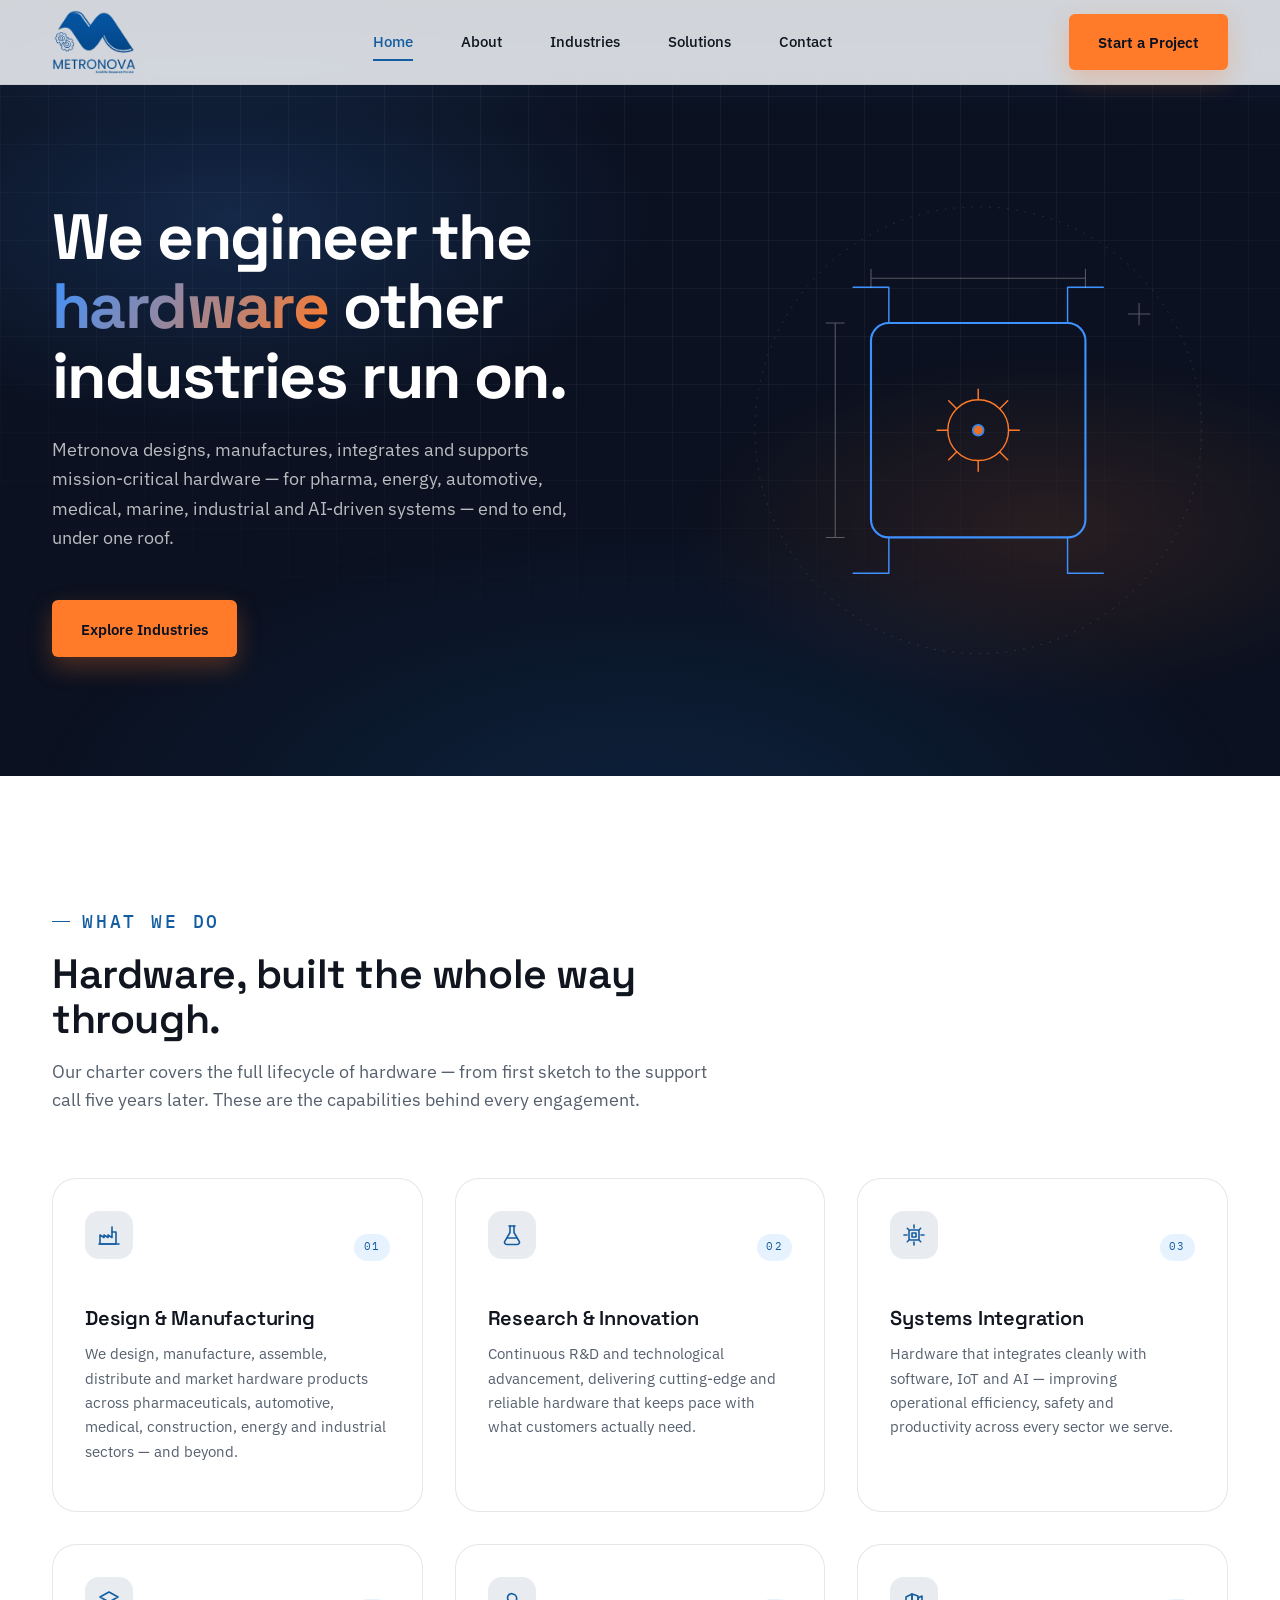
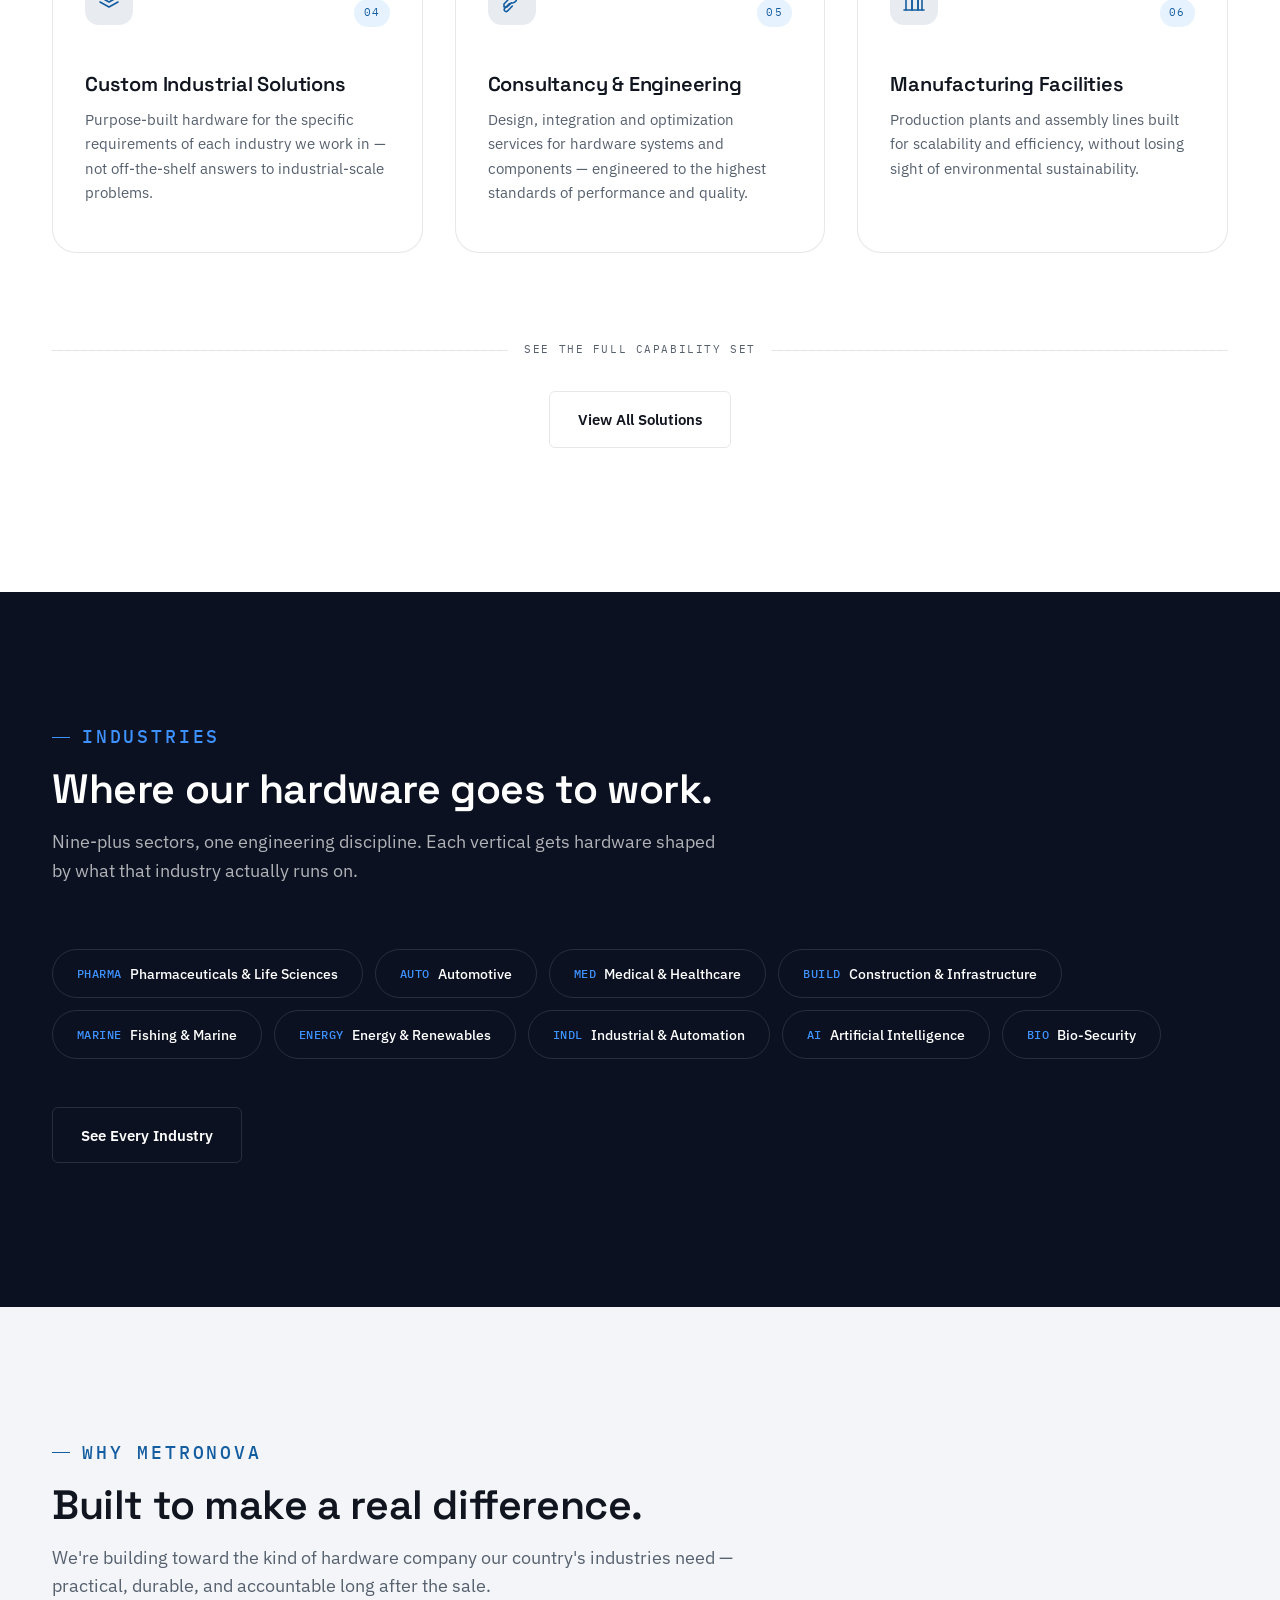
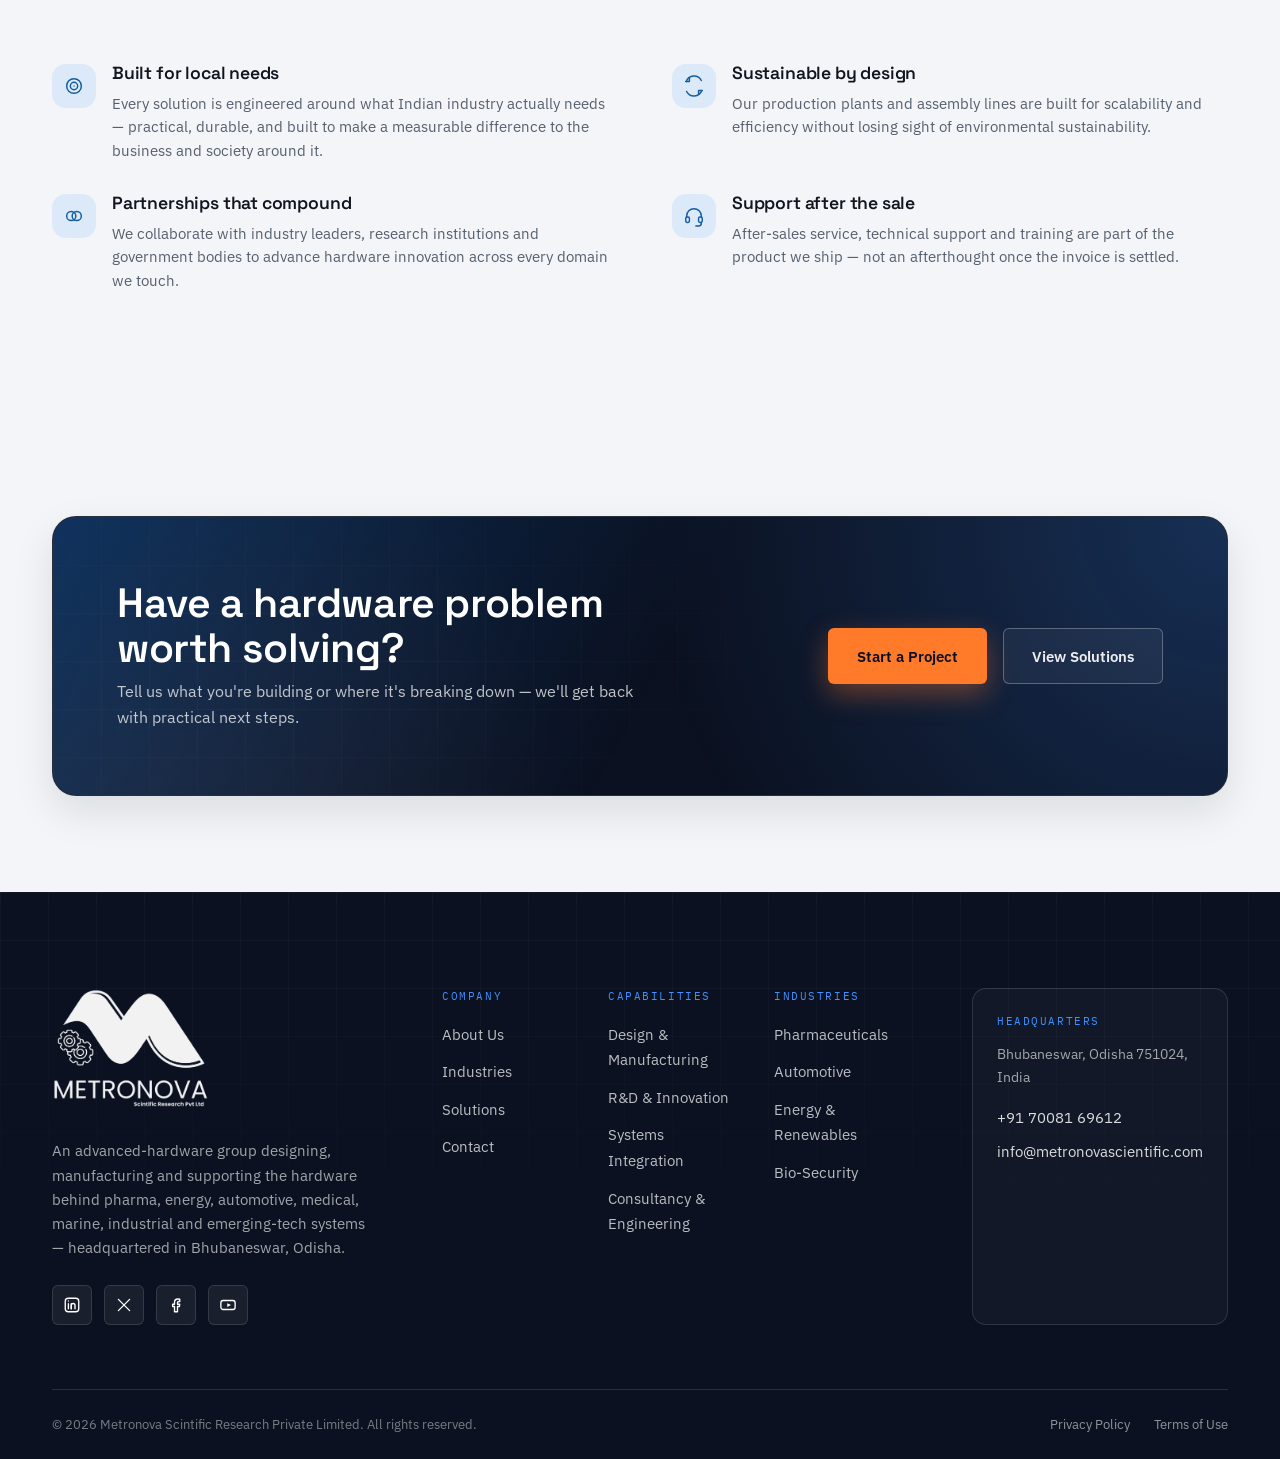
==== commit 8210595b: "Refactor index.html, update sitemap, and remove unused files. Deleted script.js and styles.css, simp" ====
--- a/index.html
+++ b/index.html
@@ -1,644 +1,554 @@
 <!DOCTYPE html>
 <html lang="en">
 <head>
-    <meta charset="UTF-8">
-    <meta name="viewport" content="width=device-width, initial-scale=1.0, maximum-scale=1.0, user-scalable=no, viewport-fit=cover">
-    
-    <!-- Primary Meta Tags -->
-    <title>Metronova Scientific Research - Leading Bio-Security Electronics Manufacturer | AI Hardware Solutions</title>
-    <meta name="title" content="Metronova Scientific Research - Leading Bio-Security Electronics Manufacturer | AI Hardware Solutions">
-    <meta name="description" content="Metronova Scientific Research is India's leading electronics manufacturer specializing in bio-security hardware, AI-driven IoT solutions, and critical infrastructure protection. Expert in pathogen detection systems and smart infrastructure modules.">
-    <meta name="keywords" content="bio-security hardware, electronics manufacturing India, AI hardware solutions, IoT sensor networks, pathogen detection systems, critical infrastructure protection, smart infrastructure modules, electronics manufacturer Bhubaneswar, bio-security appliances, AI-driven hardware">
-    <meta name="author" content="Metronova Scientific Research">
-    <meta name="robots" content="index, follow, max-snippet:-1, max-image-preview:large, max-video-preview:-1">
-    <meta name="language" content="English">
-    <meta name="revisit-after" content="7 days">
-    <meta name="distribution" content="global">
-    <meta name="rating" content="general">
-    
-    <!-- Open Graph / Facebook -->
-    <meta property="og:type" content="website">
-    <meta property="og:url" content="https://metronovascientific.com/">
-    <meta property="og:title" content="Metronova Scientific Research - Leading Bio-Security Electronics Manufacturer">
-    <meta property="og:description" content="Leading electronics manufacturer specializing in bio-security hardware, AI-driven IoT solutions, and critical infrastructure protection. Expert in pathogen detection systems.">
-    <meta property="og:image" content="https://metronovascientific.com/Metronova.png">
-    <meta property="og:image:width" content="1200">
-    <meta property="og:image:height" content="630">
-    <meta property="og:site_name" content="Metronova Scientific Research">
-    <meta property="og:locale" content="en_US">
-    
-    <!-- Twitter -->
-    <meta property="twitter:card" content="summary_large_image">
-    <meta property="twitter:url" content="https://metronovascientific.com/">
-    <meta property="twitter:title" content="Metronova Scientific Research - Leading Bio-Security Electronics Manufacturer">
-    <meta property="twitter:description" content="Leading electronics manufacturer specializing in bio-security hardware, AI-driven IoT solutions, and critical infrastructure protection.">
-    <meta property="twitter:image" content="https://metronovascientific.com/Metronova.png">
-    
-    <!-- Additional SEO Meta Tags -->
-    <meta name="geo.region" content="IN-OR">
-    <meta name="geo.placename" content="Bhubaneswar, Odisha, India">
-    <meta name="geo.position" content="20.2961;85.8245">
-    <meta name="ICBM" content="20.2961, 85.8245">
-    <meta name="DC.title" content="Metronova Scientific Research">
-    <meta name="DC.description" content="Leading electronics manufacturer specializing in bio-security hardware and AI-driven solutions">
-    <meta name="DC.subject" content="Bio-Security Hardware, Electronics Manufacturing, AI Hardware, IoT Solutions">
-    <meta name="DC.creator" content="Metronova Scientific Research">
-    <meta name="DC.publisher" content="Metronova Scientific Research">
-    <meta name="DC.coverage" content="Worldwide">
-    <meta name="DC.language" content="en">
-    
-    <!-- Bing Webmaster Tools -->
-    <meta name="msvalidate.01" content="YOUR_BING_VERIFICATION_CODE">
-    
-    <!-- Google Search Console -->
-    <meta name="google-site-verification" content="YOUR_GOOGLE_VERIFICATION_CODE">
-    
-    <!-- Canonical URL -->
-    <link rel="canonical" href="https://metronovascientific.com/">
-    
-    <!-- Sitemap -->
-    <link rel="sitemap" type="application/xml" title="Sitemap" href="https://metronovascientific.com/sitemap.xml">
-    
-    <!-- DNS Prefetch for Performance -->
-    <link rel="dns-prefetch" href="//fonts.googleapis.com">
-    <link rel="dns-prefetch" href="//cdnjs.cloudflare.com">
-    <link rel="dns-prefetch" href="//fonts.gstatic.com">
-    
-    <!-- Favicons -->
-    <link rel="apple-touch-icon" sizes="180x180" href="favicons/apple-touch-icon.png">
-    <link rel="icon" type="image/png" sizes="32x32" href="favicons/favicon-32x32.png">
-    <link rel="icon" type="image/png" sizes="16x16" href="favicons/favicon-16x16.png">
-    <link rel="icon" type="image/x-icon" href="favicons/favicon.ico">
-    <link rel="manifest" href="favicons/site.webmanifest">
-    
-    <!-- Google Fonts -->
-    <link rel="preconnect" href="https://fonts.googleapis.com">
-    <link rel="preconnect" href="https://fonts.gstatic.com" crossorigin>
-    <link href="https://fonts.googleapis.com/css2?family=Montserrat:wght@400;600;700&family=Inter:wght@300;400;500;600&display=swap" rel="stylesheet">
-    
-    <!-- Font Awesome -->
-    <link rel="stylesheet" href="https://cdnjs.cloudflare.com/ajax/libs/font-awesome/6.4.0/css/all.min.css">
-    
-    <!-- Custom CSS -->
-    <link rel="stylesheet" href="styles.css">
-    
-    <!-- Structured Data for SEO -->
-    <script type="application/ld+json">
-    {
-        "@context": "https://schema.org",
-        "@type": "Organization",
-        "name": "Metronova Scientific Research",
-        "url": "https://metronovascientific.com",
-        "logo": "https://metronovascientific.com/Metronova.png",
-        "description": "Leading electronics manufacturer specializing in bio-security hardware, AI-driven IoT solutions, and critical infrastructure protection",
-        "foundingDate": "2020",
-        "address": {
-            "@type": "PostalAddress",
-            "streetAddress": "4th Floor, Plot Number CP-52 & 53, near Buddha Jayanti Park, Neeladri Vihar",
-            "addressLocality": "Bhubaneswar",
-            "addressRegion": "Odisha",
-            "postalCode": "751024",
-            "addressCountry": "IN"
-        },
-        "contactPoint": {
-            "@type": "ContactPoint",
-            "telephone": "+91-7008169612",
-            "contactType": "customer service",
-            "email": "info@metronovascientific.com"
-        },
-        "sameAs": [
-            "https://www.linkedin.com/company/metronova-scientific-research",
-            "https://twitter.com/metronovascientific",
-            "https://www.facebook.com/metronovascientific"
-        ],
-        "hasOfferCatalog": {
-            "@type": "OfferCatalog",
-            "name": "Bio-Security and Electronics Solutions",
-            "itemListElement": [
-                {
-                    "@type": "Offer",
-                    "itemOffered": {
-                        "@type": "Service",
-                        "name": "Bio-Security Appliances",
-                        "description": "Pathogen detection systems, aerosol monitoring devices, and real-time analytics dashboards"
-                    }
-                },
-                {
-                    "@type": "Offer",
-                    "itemOffered": {
-                        "@type": "Service",
-                        "name": "Smart Infrastructure Modules",
-                        "description": "IoT sensor networks, edge AI gateways, secure communications, and device management"
-                    }
-                },
-                {
-                    "@type": "Offer",
-                    "itemOffered": {
-                        "@type": "Service",
-                        "name": "Custom ODM Solutions",
-                        "description": "Custom hardware design, prototyping, testing, and volume manufacturing"
-                    }
-                }
-            ]
-        },
-        "areaServed": [
-            {
-                "@type": "Country",
-                "name": "India"
-            },
-            {
-                "@type": "Country",
-                "name": "United States"
-            },
-            {
-                "@type": "Country",
-                "name": "United Kingdom"
-            },
-            {
-                "@type": "Country",
-                "name": "Germany"
-            },
-            {
-                "@type": "Country",
-                "name": "Japan"
-            }
-        ],
-        "serviceArea": {
-            "@type": "GeoCircle",
-            "geoMidpoint": {
-                "@type": "GeoCoordinates",
-                "latitude": 20.2961,
-                "longitude": 85.8245
-            },
-            "geoRadius": "10000"
-        }
-    }
-    </script>
-    
-    <script type="application/ld+json">
-    {
-        "@context": "https://schema.org",
-        "@type": "WebSite",
-        "name": "Metronova Scientific Research",
-        "url": "https://metronovascientific.com",
-        "description": "Leading electronics manufacturer specializing in bio-security hardware and AI-driven solutions",
-        "potentialAction": {
-            "@type": "SearchAction",
-            "target": "https://metronovascientific.com/search?q={search_term_string}",
-            "query-input": "required name=search_term_string"
-        }
-    }
-    </script>
+<meta charset="UTF-8">
+<meta name="viewport" content="width=device-width, initial-scale=1.0">
+
+<title>Metronova Scintific Research | Advanced Hardware Design &amp; Manufacturing, India</title>
+<meta name="title" content="Metronova Scintific Research | Advanced Hardware Design &amp; Manufacturing, India">
+<meta name="description" content="Metronova Scintific Research designs, manufactures, integrates and supports advanced hardware for pharmaceuticals, automotive, medical, construction, energy, marine and industrial sectors — end to end, from Bhubaneswar, India.">
+<meta name="keywords" content="hardware manufacturer India, electronics design and manufacturing, ODM hardware, industrial hardware solutions, IoT hardware integration, bio-security hardware, Bhubaneswar electronics manufacturer, engineering consultancy India">
+<meta name="author" content="Metronova Scintific Research Private Limited">
+<meta name="robots" content="index, follow, max-snippet:-1, max-image-preview:large, max-video-preview:-1">
+<link rel="canonical" href="https://metronovascientific.com/">
+<link rel="sitemap" type="application/xml" title="Sitemap" href="https://metronovascientific.com/sitemap.xml">
+
+<meta property="og:type" content="website">
+<meta property="og:url" content="https://metronovascientific.com/">
+<meta property="og:title" content="Metronova Scintific Research | Advanced Hardware Design &amp; Manufacturing">
+<meta property="og:description" content="Designing, manufacturing and supporting advanced hardware across pharma, automotive, medical, construction, energy, marine and industrial sectors.">
+<meta property="og:image" content="https://metronovascientific.com/Metronova.png">
+<meta property="og:site_name" content="Metronova Scintific Research">
+<meta property="og:locale" content="en_US">
+<meta name="twitter:card" content="summary_large_image">
+<meta name="twitter:title" content="Metronova Scintific Research | Advanced Hardware Design &amp; Manufacturing">
+<meta name="twitter:description" content="Designing, manufacturing and supporting advanced hardware across pharma, automotive, medical, construction, energy, marine and industrial sectors.">
+<meta name="twitter:image" content="https://metronovascientific.com/Metronova.png">
+
+<meta name="geo.region" content="IN-OR">
+<meta name="geo.placename" content="Bhubaneswar, Odisha, India">
+
+<link rel="preconnect" href="https://fonts.googleapis.com">
+<link rel="preconnect" href="https://fonts.gstatic.com" crossorigin>
+<link rel="stylesheet" href="https://fonts.googleapis.com/css2?family=Space+Grotesk:wght@500;600;700&family=IBM+Plex+Sans:wght@400;500;600;700&family=IBM+Plex+Mono:wght@400;500&display=swap">
+<link rel="stylesheet" href="assets/css/styles.css">
+
+<script type="application/ld+json">
+{
+  "@context": "https://schema.org",
+  "@type": "Organization",
+  "name": "Metronova Scintific Research Private Limited",
+  "alternateName": "Metronova",
+  "url": "https://metronovascientific.com",
+  "logo": "https://metronovascientific.com/Metronova.png",
+  "description": "Advanced-hardware group designing, manufacturing, integrating and supporting hardware for pharmaceuticals, automotive, medical, construction, fishing/marine, energy, industrial and AI-driven applications.",
+  "address": {
+    "@type": "PostalAddress",
+    "addressLocality": "Bhubaneswar",
+    "addressRegion": "Odisha",
+    "postalCode": "751024",
+    "addressCountry": "IN"
+  },
+  "contactPoint": {
+    "@type": "ContactPoint",
+    "telephone": "+91-7008169612",
+    "contactType": "customer service",
+    "email": "info@metronovascientific.com"
+  },
+  "sameAs": [],
+  "knowsAbout": [
+    "Pharmaceutical hardware", "Automotive hardware", "Medical device hardware", "Construction technology",
+    "Marine and fishing technology", "Energy and renewable energy hardware", "Industrial automation",
+    "IoT hardware integration", "Artificial intelligence hardware", "Bio-security hardware"
+  ]
+}
+</script>
 </head>
 <body>
-    <!-- Navigation -->
-    <nav class="navbar" role="navigation" aria-label="Main navigation">
-        <div class="nav-container">
-            <div class="nav-logo">
-                <img src="Metronova.png" alt="Metronova Scientific Research - Leading Bio-Security Electronics Manufacturer" class="logo-image">
-            </div>
-            <ul class="nav-menu" role="menubar">
-                <li role="none"><a href="#home" role="menuitem">Home</a></li>
-                <li role="none"><a href="#about" role="menuitem">About</a></li>
-                <li role="none"><a href="#solutions" role="menuitem">Solutions</a></li>
-                <li role="none"><a href="#biosecurity" role="menuitem">Bio-Security</a></li>
-                <li role="none"><a href="#industries" role="menuitem">Industries</a></li>
-                <li role="none"><a href="#contact" role="menuitem">Contact</a></li>
-            </ul>
-            <div class="nav-toggle" role="button" aria-label="Toggle navigation menu" aria-expanded="false" aria-controls="nav-menu">
-                <span></span>
-                <span></span>
-                <span></span>
-            </div>
-        </div>
-    </nav>
-
-    <main role="main">
-
-    <!-- Hero Section -->
-    <section id="home" class="hero">
-        <div class="hero-background">
-            <div class="tech-pattern"></div>
-            <div class="aura-layer"></div>
-        </div>
-        <div class="hero-content">
-            <h1 class="hero-title">
-                <span class="typewriter">Innovating Hardware,</span>
-                <span class="typewriter-delay">Transforming Industries.</span>
-            </h1>
-            <p class="hero-subtitle">
-                Metronova Scientific Research – Advanced Electronics & Bio-Security Solutions
-            </p>
-            <div class="hero-cta">
-                <a href="#solutions" class="btn btn-primary">Explore Solutions</a>
-                <a href="#contact" class="btn btn-secondary">Contact Us</a>
-            </div>
-        </div>
-    </section>
-    
-    <!-- Quick Highlights -->
-    <section class="highlights">
-        <div class="bg-pattern"></div>
-        <div class="container">
-            <div class="highlights-grid">
-                <div class="highlight-item" data-aos="fade-up" data-aos-delay="100">
-                    <div class="highlight-icon">
-                        <i class="fas fa-shield-alt"></i>
-                    </div>
-                    <h3>Leading in Bio-Security Hardware</h3>
-                </div>
-                <div class="highlight-item" data-aos="fade-up" data-aos-delay="200">
-                    <div class="highlight-icon">
-                        <i class="fas fa-microchip"></i>
-                    </div>
-                    <h3>Diversified Electronics Portfolio</h3>
-                </div>
-                <div class="highlight-item" data-aos="fade-up" data-aos-delay="300">
-                    <div class="highlight-icon">
-                        <i class="fas fa-brain"></i>
-                    </div>
-                    <h3>AI-Driven Solutions</h3>
-                </div>
-                <div class="highlight-item" data-aos="fade-up" data-aos-delay="400">
-                    <div class="highlight-icon">
-                        <i class="fas fa-handshake"></i>
-                    </div>
-                    <h3>Trusted Global Partner</h3>
-                </div>
-            </div>
-        </div>
-    </section>
-
-    <!-- About Us Section -->
-    <section id="about" class="about">
-        <div class="container">
-            <div class="section-header" data-aos="fade-up">
-                <h2>About Us</h2>
-                <p>Leading player in electronic manufacturing for the bio-security space</p>
-            </div>
-            
-            <div class="about-content">
-                <div class="about-text" data-aos="fade-right">
-                    <h3>Who We Are</h3>
-                    <p>Metronova Scientific Research is a leading electronics manufacturer and solutions partner focused on bio-security and critical infrastructure. We design, build, and integrate high-reliability hardware enhanced by AI, automation, and IoT—delivering performance, safety, and sustainability at scale.</p>
-                    
-                    <div class="vision-mission">
-                        <div class="vision">
-                            <h4>Vision</h4>
-                            <p>To be the most preferred & trusted manufacturing & solution partner.</p>
-                        </div>
-                    </div>
-                </div>
-                
-                <div class="about-features" data-aos="fade-left">
-                    <div class="feature-grid">
-                        <div class="feature-item">
-                            <div class="feature-icon">
-                                <i class="fas fa-chart-line"></i>
-                            </div>
-                            <h4>Leading</h4>
-                            <p>Player in electronic manufacturing for the bio-security space.</p>
-                        </div>
-                        <div class="feature-item">
-                            <div class="feature-icon">
-                                <i class="fas fa-layer-group"></i>
-                            </div>
-                            <h4>Diversified</h4>
-                            <p>Product portfolio spanning multiple electronic segments and applications.</p>
-                        </div>
-                        <div class="feature-item">
-                            <div class="feature-icon">
-                                <i class="fas fa-robot"></i>
-                            </div>
-                            <h4>AI-Driven</h4>
-                            <p>Leader in bio-security appliances with advanced AI for detection, analytics, and decision support.</p>
-                        </div>
-                        <div class="feature-item">
-                            <div class="feature-icon">
-                                <i class="fas fa-link"></i>
-                            </div>
-                            <h4>Integrated</h4>
-                            <p>End-to-end business model that drives greater operating efficiency and faster time-to-market.</p>
-                        </div>
-                    </div>
-                </div>
-            </div>
-        </div>
-    </section>
-
-    <!-- Solutions Section -->
-    <section id="solutions" class="solutions">
-        <div class="container">
-            <div class="section-header" data-aos="fade-up">
-                <h2>Our Solutions</h2>
-                <p>Comprehensive hardware and software solutions for critical infrastructure</p>
-            </div>
-            
-            <div class="solutions-grid">
-                <div class="solution-card" data-aos="fade-up" data-aos-delay="100">
-                    <div class="solution-icon">
-                        <i class="fas fa-virus-slash"></i>
-                    </div>
-                    <h3>Bio-Security Appliances</h3>
-                    <p>Air/aerosol monitoring, rapid detection systems, and situational-awareness dashboards.</p>
-                    <ul>
-                        <li>Pathogen Detection Systems</li>
-                        <li>Aerosol Monitoring Devices</li>
-                        <li>Real-time Analytics Dashboards</li>
-                    </ul>
-                </div>
-                
-                <div class="solution-card" data-aos="fade-up" data-aos-delay="200">
-                    <div class="solution-icon">
-                        <i class="fas fa-network-wired"></i>
-                    </div>
-                    <h3>Smart Infrastructure Modules</h3>
-                    <p>Sensor networks, edge AI gateways, secure communications, and device management.</p>
-                    <ul>
-                        <li>IoT Sensor Networks</li>
-                        <li>Edge AI Processing Units</li>
-                        <li>Secure Communication Protocols</li>
-                    </ul>
-                </div>
-                
-                <div class="solution-card" data-aos="fade-up" data-aos-delay="300">
-                    <div class="solution-icon">
-                        <i class="fas fa-cogs"></i>
-                    </div>
-                    <h3>Custom ODM Solutions</h3>
-                    <p>From concept and prototyping to certification support and volume manufacturing.</p>
-                    <ul>
-                        <li>Custom Hardware Design</li>
-                        <li>Prototyping & Testing</li>
-                        <li>Volume Manufacturing</li>
-                    </ul>
-                </div>
-            </div>
-            
-            <div class="strengths-section" data-aos="fade-up">
-                <h3>Our Competitive Edge</h3>
-                <div class="strengths-grid">
-                    <div class="strength-item">
-                        <div class="strength-icon">
-                            <i class="fas fa-chart-line"></i>
-                        </div>
-                        <h4>Prescriptive EMS Operations</h4>
-                        <p>Data-guided EMS that uses analytics and AI to prescribe actions—DFx reviews, yield optimization, predictive quality, and rapid NPI.</p>
-                    </div>
-                    <div class="strength-item">
-                        <div class="strength-icon">
-                            <i class="fas fa-cogs"></i>
-                        </div>
-                        <h4>Operational Sophistication</h4>
-                        <p>Robust processes, end-to-end traceability, stringent QA, and supplier governance built for regulated environments.</p>
-                    </div>
-                    <div class="strength-item">
-                        <div class="strength-icon">
-                            <i class="fas fa-link"></i>
-                        </div>
-                        <h4>ODM & Backward Integration</h4>
-                        <p>In-house design and engineering, component/module integration, and tightly coupled supply chains to reduce cost and risk.</p>
-                    </div>
-                    <div class="strength-item">
-                        <div class="strength-icon">
-                            <i class="fas fa-star"></i>
-                        </div>
-                        <h4>High Value-Added Products</h4>
-                        <p>Complex electro-mechanical systems, embedded/edge AI devices, secure connectivity, and cloud-ready platforms.</p>
-                    </div>
-                </div>
-            </div>
-        </div>
-    </section>
-
-    <!-- Bio-Security Section -->
-    <section id="biosecurity" class="biosecurity">
-        <div class="container">
-            <div class="section-header" data-aos="fade-up">
-                <h2>Why Bio-Security Matters</h2>
-                <p>Biothreats pose significant risks to public health, national security, and global stability</p>
-            </div>
-            
-            <div class="biosecurity-content">
-                <div class="biosecurity-text" data-aos="fade-right">
-                    <h3>Biothreats: A Significant Risk to Humanity</h3>
-                    <p>Biological agents (bacteria, viruses, fungi) and toxins can spread naturally or be misused, causing outbreaks and disruption. The need for advanced detection and prevention systems has never been more critical.</p>
-                    
-                    <div class="additional-info">
-                        <h4>Why Early Detection Matters</h4>
-                        <p>Advanced bio-security systems provide real-time monitoring and rapid response capabilities, ensuring threats are identified before they can cause widespread harm. Our solutions integrate cutting-edge technology with proven methodologies.</p>
-                    </div>
-                    
-                    <div class="cta-section">
-                        <a href="#contact" class="btn btn-primary">Learn How Metronova Protects the Future</a>
-                    </div>
-                </div>
-                
-                <div class="risks-section" data-aos="fade-left">
-                    <div class="risks-grid">
-                        <div class="risk-item">
-                            <div class="risk-number">01</div>
-                            <h4>Public Health Impact</h4>
-                        </div>
-                        <div class="risk-item">
-                            <div class="risk-number">02</div>
-                            <h4>Bioterrorism & Biowarfare</h4>
-                        </div>
-                        <div class="risk-item">
-                            <div class="risk-number">03</div>
-                            <h4>Economic Consequences</h4>
-                        </div>
-                        <div class="risk-item">
-                            <div class="risk-number">04</div>
-                            <h4>Preparedness Gaps</h4>
-                        </div>
-                        <div class="risk-item">
-                            <div class="risk-number">05</div>
-                            <h4>Environmental Impact</h4>
-                        </div>
-                        <div class="risk-item">
-                            <div class="risk-number">06</div>
-                            <h4>Synthetic Biology Risks</h4>
-                        </div>
-                        <div class="risk-item">
-                            <div class="risk-number">07</div>
-                            <h4>Global Security Threats</h4>
-                        </div>
-                    </div>
-                </div>
-            </div>
-        </div>
-    </section>
-
-    <!-- Industries Section -->
-    <section id="industries" class="industries">
-        <div class="container">
-            <div class="section-header" data-aos="fade-up">
-                <h2>Industries We Serve</h2>
-                <p>Delivering innovative solutions across critical sectors</p>
-            </div>
-            
-            <div class="industries-grid">
-                <div class="industry-card" data-aos="fade-up" data-aos-delay="100">
-                    <div class="industry-icon">
-                        <i class="fas fa-pills"></i>
-                    </div>
-                    <h3>Pharmaceutical & Medical</h3>
-                    <p>Advanced detection systems for pharmaceutical manufacturing and medical facilities, ensuring compliance and safety standards.</p>
-                </div>
-                
-                <div class="industry-card" data-aos="fade-up" data-aos-delay="200">
-                    <div class="industry-icon">
-                        <i class="fas fa-car"></i>
-                    </div>
-                    <h3>Automotive & Energy</h3>
-                    <p>Smart infrastructure solutions for automotive manufacturing and energy production facilities, optimizing operations and security.</p>
-                </div>
-                
-                <div class="industry-card" data-aos="fade-up" data-aos-delay="300">
-                    <div class="industry-icon">
-                        <i class="fas fa-train"></i>
-                    </div>
-                    <h3>Transportation & Public Infrastructure</h3>
-                    <p>Critical infrastructure protection for transportation hubs and public facilities, safeguarding public safety and operational continuity.</p>
-                </div>
-                
-                <div class="industry-card" data-aos="fade-up" data-aos-delay="400">
-                    <div class="industry-icon">
-                        <i class="fas fa-shield-alt"></i>
-                    </div>
-                    <h3>Defense & Security</h3>
-                    <p>Advanced security systems and threat detection for defense applications, protecting national interests and critical assets.</p>
-                </div>
-            </div>
-        </div>
-    </section>
-
-    <!-- Contact Section -->
-    <section id="contact" class="contact">
-        <div class="container">
-            <div class="section-header" data-aos="fade-up">
-                <h2>Contact Us</h2>
-                <p>Let's Build the Future Together</p>
-            </div>
-            
-            <div class="contact-content">
-                <div class="contact-item" data-aos="fade-up" data-aos-delay="100">
-                    <div class="contact-icon">
-                        <i class="fas fa-map-marker-alt"></i>
-                    </div>
-                    <div>
-                        <h4>Address</h4>
-                        <p>4th Floor, Plot Number CP-52 & 53, near Buddha Jayanti Park, Neeladri Vihar, Bhubaneswar, Odisha 751024, India</p>
-                    </div>
-                </div>
-                
-                <div class="contact-item" data-aos="fade-up" data-aos-delay="200">
-                    <div class="contact-icon">
-                        <i class="fas fa-phone"></i>
-                    </div>
-                    <div>
-                        <h4>Phone</h4>
-                        <p>+91-7008169612</p>
-                    </div>
-                </div>
-                
-                <div class="contact-item" data-aos="fade-up" data-aos-delay="300">
-                    <div class="contact-icon">
-                        <i class="fas fa-envelope"></i>
-                    </div>
-                    <div>
-                        <h4>Email</h4>
-                        <p>info@metronovascientific.com</p>
-                    </div>
-                </div>
-            </div>
-        </div>
-    </section>
-    </main>
-
-    <!-- Footer -->
-    <footer class="footer">
-        <div class="container">
-            <div class="footer-content">
-                <div class="footer-section footer-brand">
-                    <img src="Metronova.png" alt="Metronova Scientific Research - Bio-Security Electronics Manufacturer Logo" class="footer-logo-image">
-                    <p class="footer-description">Leading the future of bio-security and hardware innovation with cutting-edge technology solutions.</p>
-                    <div class="footer-social">
-                        <h4>Follow Us</h4>
-                        <div class="social-links">
-                            <a href="#" class="social-link" aria-label="LinkedIn">
-                                <i class="fab fa-linkedin"></i>
-                            </a>
-                            <a href="#" class="social-link" aria-label="Twitter">
-                                <i class="fab fa-twitter"></i>
-                            </a>
-                            <a href="#" class="social-link" aria-label="Facebook">
-                                <i class="fab fa-facebook"></i>
-                            </a>
-                            <a href="#" class="social-link" aria-label="YouTube">
-                                <i class="fab fa-youtube"></i>
-                            </a>
-                        </div>
-                    </div>
-                </div>
-                
-                <div class="footer-section footer-links">
-                    <h4>Quick Navigation</h4>
-                    <ul>
-                        <li><a href="#home">Home</a></li>
-                        <li><a href="#about">About Us</a></li>
-                        <li><a href="#solutions">Solutions</a></li>
-                        <li><a href="#industries">Industries</a></li>
-                        <li><a href="#contact">Contact</a></li>
-                    </ul>
-                </div>
-                
-                <div class="footer-section footer-solutions">
-                    <h4>Our Solutions</h4>
-                    <ul>
-                        <li><a href="#solutions">Bio-Security Appliances</a></li>
-                        <li><a href="#solutions">Smart Infrastructure</a></li>
-                        <li><a href="#solutions">Custom ODM</a></li>
-                        <li><a href="#solutions">AI-Driven Systems</a></li>
-                    </ul>
-                </div>
-                
-                <div class="footer-section footer-contact">
-                    <h4>Get In Touch</h4>
-                    <div class="footer-contact-info">
-                        <div class="contact-item-footer">
-                            <i class="fas fa-map-marker-alt"></i>
-                            <span>Bhubaneswar, Odisha, India</span>
-                        </div>
-                        <div class="contact-item-footer">
-                            <i class="fas fa-phone"></i>
-                            <span>+91-7008169612</span>
-                        </div>
-                        <div class="contact-item-footer">
-                            <i class="fas fa-envelope"></i>
-                            <span>info@metronovascientific.com</span>
-                        </div>
-                    </div>
-                </div>
-            </div>
-            
-            <div class="footer-divider"></div>
-            
-            <div class="footer-bottom">
-                <div class="footer-bottom-content">
-                    <p>&copy; 2025 Metronova Scientific Research. All rights reserved.</p>
-                    <div class="footer-legal">
-                        <a href="#">Privacy Policy</a>
-                        <a href="#">Terms of Service</a>
-                        <a href="#">Cookie Policy</a>
-                    </div>
-                </div>
-            </div>
-        </div>
-    </footer>
-
-    <!-- Scripts -->
-    <script src="script.js"></script>
+<svg xmlns="http://www.w3.org/2000/svg" class="icon-sprite" aria-hidden="true" focusable="false">
+
+  <symbol id="i-pill" viewBox="0 0 24 24">
+    <rect x="3" y="9.5" width="18" height="5" rx="2.5" transform="rotate(45 12 12)"/>
+    <line x1="12" y1="4.9" x2="12" y2="19.1" transform="rotate(45 12 12)"/>
+  </symbol>
+
+  <symbol id="i-car" viewBox="0 0 24 24">
+    <path d="M4 17 5 11.5C5.4 10 6.6 9 8.2 9h7.6c1.6 0 2.8 1 3.2 2.5L20 17"/>
+    <line x1="3" y1="17" x2="21" y2="17"/>
+    <circle cx="7.5" cy="17" r="1.8"/>
+    <circle cx="16.5" cy="17" r="1.8"/>
+  </symbol>
+
+  <symbol id="i-heart" viewBox="0 0 24 24">
+    <path d="M12 20 3.5 12.6C1.6 10.9 1.6 8 3.5 6.3 5.4 4.6 8.3 5 9.8 7.1L12 10l2.2-2.9C15.7 5 18.6 4.6 20.5 6.3c1.9 1.7 1.9 4.6 0 6.3L12 20Z"/>
+    <path d="M6 12.5h2.2l1.3-2.3 2 4 1.6-3.2H17"/>
+  </symbol>
+
+  <symbol id="i-building" viewBox="0 0 24 24">
+    <path d="M4 21V8l6-3v16"/>
+    <path d="M10 21V5l6 2v14"/>
+    <path d="M16 21V9l4-2v14"/>
+    <line x1="2" y1="21" x2="22" y2="21"/>
+  </symbol>
+
+  <symbol id="i-anchor" viewBox="0 0 24 24">
+    <circle cx="12" cy="5" r="2"/>
+    <line x1="12" y1="7" x2="12" y2="19"/>
+    <path d="M6 13c0 3.5 2.8 6.2 6 6.6"/>
+    <path d="M18 13c0 3.5-2.8 6.2-6 6.6"/>
+    <line x1="8" y1="10" x2="16" y2="10"/>
+  </symbol>
+
+  <symbol id="i-bolt" viewBox="0 0 24 24">
+    <path d="M13 3 6 13h5l-1 8 8-11h-5l1-7Z"/>
+  </symbol>
+
+  <symbol id="i-cog" viewBox="0 0 24 24">
+    <circle cx="12" cy="12" r="3.2"/>
+    <path d="M12 4.5v2.2M12 17.3v2.2M4.5 12h2.2M17.3 12h2.2M6.5 6.5l1.6 1.6M15.9 15.9l1.6 1.6M17.5 6.5l-1.6 1.6M8.1 15.9l-1.6 1.6"/>
+  </symbol>
+
+  <symbol id="i-cpu" viewBox="0 0 24 24">
+    <rect x="7" y="7" width="10" height="10" rx="1.5"/>
+    <rect x="10" y="10" width="4" height="4"/>
+    <line x1="12" y1="2" x2="12" y2="5"/>
+    <line x1="12" y1="19" x2="12" y2="22"/>
+    <line x1="2" y1="12" x2="5" y2="12"/>
+    <line x1="19" y1="12" x2="22" y2="12"/>
+    <line x1="5.3" y1="5.3" x2="7.2" y2="7.2"/>
+    <line x1="16.8" y1="16.8" x2="18.7" y2="18.7"/>
+    <line x1="18.7" y1="5.3" x2="16.8" y2="7.2"/>
+    <line x1="7.2" y1="16.8" x2="5.3" y2="18.7"/>
+  </symbol>
+
+  <symbol id="i-flask" viewBox="0 0 24 24">
+    <path d="M9 3h6"/>
+    <path d="M10 3v6.5L4.8 18.3c-.8 1.4.2 3.2 1.9 3.2h10.6c1.7 0 2.7-1.8 1.9-3.2L14 9.5V3"/>
+    <line x1="7.5" y1="15" x2="16.5" y2="15"/>
+  </symbol>
+
+  <symbol id="i-wrench" viewBox="0 0 24 24">
+    <path d="M9.5 14.5 5 19a2 2 0 1 0 2.8 2.8L12.3 17"/>
+    <path d="M13 5a4 4 0 0 0-4.9 5.7L4 15v3h3l4.3-4.1A4 4 0 1 0 13 5Z"/>
+  </symbol>
+
+  <symbol id="i-factory" viewBox="0 0 24 24">
+    <path d="M3 21V12l4 2.5V12l4 2.5V12l4 2.5V9h4v12Z"/>
+    <line x1="2" y1="21" x2="22" y2="21"/>
+    <line x1="15" y1="9" x2="15" y2="4"/>
+  </symbol>
+
+  <symbol id="i-handshake" viewBox="0 0 24 24">
+    <circle cx="9" cy="12" r="5"/>
+    <circle cx="15" cy="12" r="5"/>
+  </symbol>
+
+  <symbol id="i-headset" viewBox="0 0 24 24">
+    <path d="M4 13v-1a8 8 0 1 1 16 0v1"/>
+    <rect x="3" y="13" width="4" height="6" rx="1.5"/>
+    <rect x="17" y="13" width="4" height="6" rx="1.5"/>
+    <path d="M20 19v1a3 3 0 0 1-3 3h-3"/>
+  </symbol>
+
+  <symbol id="i-shield" viewBox="0 0 24 24">
+    <path d="M12 3l7 3v6c0 5-3.5 8-7 9-3.5-1-7-4-7-9V6Z"/>
+    <path d="M9 12l2 2 4-4"/>
+  </symbol>
+
+  <symbol id="i-pin" viewBox="0 0 24 24">
+    <path d="M12 21s7-6.5 7-12a7 7 0 1 0-14 0c0 5.5 7 12 7 12Z"/>
+    <circle cx="12" cy="9" r="2.4"/>
+  </symbol>
+
+  <symbol id="i-phone" viewBox="0 0 24 24">
+    <path d="M6.5 3h3l1.5 4-2 1.5a12 12 0 0 0 6 6l1.5-2 4 1.5v3a1.5 1.5 0 0 1-1.6 1.5A17 17 0 0 1 5 5.6 1.5 1.5 0 0 1 6.5 3Z"/>
+  </symbol>
+
+  <symbol id="i-mail" viewBox="0 0 24 24">
+    <rect x="3" y="5.5" width="18" height="13" rx="2"/>
+    <path d="M4 6.5l8 6.5 8-6.5"/>
+  </symbol>
+
+  <symbol id="i-linkedin" viewBox="0 0 24 24">
+    <rect x="3" y="3" width="18" height="18" rx="4"/>
+    <line x1="7.2" y1="10.2" x2="7.2" y2="17"/>
+    <circle cx="7.2" cy="6.7" r="0.9" fill="currentColor" stroke="none"/>
+    <path d="M11 17v-4.5c0-1.5 1-2.5 2.5-2.5S16 11 16 12.5V17"/>
+    <line x1="11" y1="10.2" x2="11" y2="17"/>
+  </symbol>
+
+  <symbol id="i-twitter" viewBox="0 0 24 24">
+    <line x1="4.5" y1="4.5" x2="19.5" y2="19.5"/>
+    <line x1="19.5" y1="4.5" x2="4.5" y2="19.5"/>
+  </symbol>
+
+  <symbol id="i-facebook" viewBox="0 0 24 24">
+    <path d="M14 21v-7h2.5l.5-3H14V9c0-1 .3-1.7 1.8-1.7H17V4.3C16.6 4.2 15.6 4 14.4 4 11.9 4 10 5.5 10 8.4V11H7.5v3H10v7Z"/>
+  </symbol>
+
+  <symbol id="i-youtube" viewBox="0 0 24 24">
+    <rect x="2.5" y="6" width="19" height="12" rx="3"/>
+    <path d="M11 9.5l5 2.5-5 2.5Z" fill="currentColor" stroke="none"/>
+  </symbol>
+
+  <symbol id="i-arrow" viewBox="0 0 24 24">
+    <line x1="4" y1="12" x2="19" y2="12"/>
+    <path d="M14 6l6 6-6 6"/>
+  </symbol>
+
+  <symbol id="i-check" viewBox="0 0 24 24">
+    <path d="M4 12l5 5L20 6"/>
+  </symbol>
+
+  <symbol id="i-bulb" viewBox="0 0 24 24">
+    <path d="M9 18h6"/>
+    <path d="M10 21h4"/>
+    <path d="M12 3a6 6 0 0 0-3.5 10.9c.5.4.8 1 .8 1.6v.5h5.4v-.5c0-.6.3-1.2.8-1.6A6 6 0 0 0 12 3Z"/>
+  </symbol>
+
+  <symbol id="i-cycle" viewBox="0 0 24 24">
+    <path d="M7 3v4H3"/>
+    <path d="M3.5 7A9 9 0 0 1 20 6"/>
+    <path d="M17 21v-4h4"/>
+    <path d="M20.5 17A9 9 0 0 1 4 18"/>
+  </symbol>
+
+  <symbol id="i-layers" viewBox="0 0 24 24">
+    <path d="M12 3l9 5-9 5-9-5Z"/>
+    <path d="M3 13l9 5 9-5"/>
+  </symbol>
+
+  <symbol id="i-target" viewBox="0 0 24 24">
+    <circle cx="12" cy="12" r="8"/>
+    <circle cx="12" cy="12" r="4"/>
+    <circle cx="12" cy="12" r="0.7" fill="currentColor" stroke="none"/>
+  </symbol>
+
+</svg>
+
+
+<a class="skip-link" href="#main">Skip to content</a>
+
+<header class="site-header">
+  <nav class="nav container" aria-label="Primary">
+    <a href="index.html" class="nav__brand" aria-label="Metronova Scintific Research — home">
+      <img src="Metronova.png" alt="" class="nav__logo" width="792" height="607">
+    </a>
+    <ul class="nav__menu" id="primary-menu">
+      <li><a href="index.html">Home</a></li>
+      <li><a href="about.html">About</a></li>
+      <li><a href="industries.html">Industries</a></li>
+      <li><a href="solutions.html">Solutions</a></li>
+      <li><a href="contact.html">Contact</a></li>
+      <li class="nav__menu-cta"><a href="contact.html" class="btn btn--primary">Start a Project</a></li>
+    </ul>
+    <div class="nav__actions">
+      <a href="contact.html" class="btn btn--primary">Start a Project</a>
+      <button class="nav__toggle" type="button" aria-label="Toggle menu" aria-expanded="false" aria-controls="primary-menu">
+        <span></span><span></span><span></span>
+      </button>
+    </div>
+  </nav>
+</header>
+
+<main id="main">
+
+  <!-- Hero -->
+  <section class="hero">
+    <div class="hero__scan" aria-hidden="true"></div>
+    <div class="container hero__inner">
+      <div>
+        <h1 class="hero__title">We engineer the <em>hardware</em> other industries run on.</h1>
+        <p class="hero__lede">Metronova designs, manufactures, integrates and supports mission-critical hardware — for pharma, energy, automotive, medical, marine, industrial and AI-driven systems — end to end, under one roof.</p>
+        <div class="hero__actions">
+          <a href="industries.html" class="btn btn--primary">Explore Industries</a>
+        </div>
+      </div>
+
+      <div class="hero__figure" data-schematic-interactive>
+        <div class="schematic-tip" id="schematic-tip" role="tooltip" hidden></div>
+        <svg class="schematic" viewBox="0 0 560 560" role="img" aria-label="Interactive engineering schematic — hover nodes to inspect assembly points">
+          <circle class="orbit schematic__orbit" cx="280" cy="280" r="250"/>
+
+          <g class="schematic__layer schematic__layer--housing">
+            <path class="draw draw--thick schematic__housing" d="M180,160 H380 A20,20 0 0 1 400,180 V380 A20,20 0 0 1 380,400 H180 A20,20 0 0 1 160,380 V180 A20,20 0 0 1 180,160 Z"/>
+            <path class="draw" d="M180,160 V120 H140"/>
+            <path class="draw" d="M380,160 V120 H420"/>
+            <path class="draw" d="M180,400 V440 H140"/>
+            <path class="draw" d="M380,400 V440 H420"/>
+          </g>
+
+          <g class="schematic__gear">
+            <circle class="draw draw--amber" cx="280" cy="280" r="34"/>
+            <path class="draw draw--amber" d="M314,280 L326,280 M304,304 L313,313 M280,314 L280,326 M256,304 L247,313 M246,280 L234,280 M256,256 L247,247 M280,246 L280,234 M304,256 L313,247"/>
+          </g>
+
+          <path class="draw draw--dim" d="M160,100 V120 M160,110 H400 M400,100 V120"/>
+          <path class="draw draw--dim" d="M110,160 H130 M120,160 V400 M110,400 H130"/>
+          <path class="draw draw--dim" d="M460,138 V162 M448,150 H472"/>
+
+          <g class="schematic__hotspot" data-tip="Mount point · Port A" tabindex="0" role="button" aria-label="Mount point Port A">
+            <circle class="node hotspot__dot" cx="180" cy="180" r="5"/>
+            <circle class="hotspot__pulse" cx="180" cy="180" r="14"/>
+            <circle class="hotspot__hit" cx="180" cy="180" r="22"/>
+          </g>
+          <g class="schematic__hotspot" data-tip="Mount point · Port B" tabindex="0" role="button" aria-label="Mount point Port B">
+            <circle class="node hotspot__dot" cx="380" cy="180" r="5"/>
+            <circle class="hotspot__pulse" cx="380" cy="180" r="14"/>
+            <circle class="hotspot__hit" cx="380" cy="180" r="22"/>
+          </g>
+          <g class="schematic__hotspot" data-tip="I/O breakout · Port C" tabindex="0" role="button" aria-label="I/O breakout Port C">
+            <circle class="node hotspot__dot" cx="180" cy="380" r="5"/>
+            <circle class="hotspot__pulse" cx="180" cy="380" r="14"/>
+            <circle class="hotspot__hit" cx="180" cy="380" r="22"/>
+          </g>
+          <g class="schematic__hotspot" data-tip="I/O breakout · Port D" tabindex="0" role="button" aria-label="I/O breakout Port D">
+            <circle class="node hotspot__dot" cx="380" cy="380" r="5"/>
+            <circle class="hotspot__pulse" cx="380" cy="380" r="14"/>
+            <circle class="hotspot__hit" cx="380" cy="380" r="22"/>
+          </g>
+          <g class="schematic__hotspot schematic__hotspot--core" data-tip="Core drive assembly" tabindex="0" role="button" aria-label="Core drive assembly">
+            <circle class="node gear-fill hotspot__dot" cx="280" cy="280" r="6"/>
+            <circle class="hotspot__pulse" cx="280" cy="280" r="18"/>
+            <circle class="hotspot__hit" cx="280" cy="280" r="28"/>
+          </g>
+          <g class="schematic__hotspot" data-tip="Calibration reference · X 460 / Y 150" tabindex="0" role="button" aria-label="Calibration reference">
+            <circle class="node hotspot__dot" cx="460" cy="150" r="3"/>
+            <circle class="hotspot__pulse" cx="460" cy="150" r="12"/>
+            <circle class="hotspot__hit" cx="460" cy="150" r="20"/>
+          </g>
+
+          <rect class="node" x="132" y="112" width="8" height="8"/>
+          <rect class="node" x="412" y="112" width="8" height="8"/>
+          <rect class="node" x="132" y="432" width="8" height="8"/>
+          <rect class="node" x="412" y="432" width="8" height="8"/>
+
+          <text class="anno mono" x="280" y="95" text-anchor="middle">240</text>
+          <text class="anno mono" x="95" y="280" text-anchor="middle" transform="rotate(-90 95 280)">240</text>
+          <text class="anno mono" x="460" y="180" text-anchor="middle">X 460 / Y 150</text>
+          <text class="anno mono" x="280" y="425" text-anchor="middle">NOVA&#8211;M1 &#183; REV. 04</text>
+        </svg>
+      </div>
+    </div>
+  </section>
+
+  <!-- Capability pillars -->
+  <section class="section section--alt">
+    <div class="container">
+      <div class="section-head" data-reveal>
+        <p class="eyebrow">What we do</p>
+        <h2>Hardware, built the whole way through.</h2>
+        <p>Our charter covers the full lifecycle of hardware — from first sketch to the support call five years later. These are the capabilities behind every engagement.</p>
+      </div>
+
+      <div class="card-grid card-grid--3">
+        <div class="card" data-reveal>
+          <div class="card__top">
+            <div class="card__icon"><svg class="icon" viewBox="0 0 24 24" aria-hidden="true" focusable="false"><use href="#i-factory"></use></svg></div>
+            <span class="card__tag mono">01</span>
+          </div>
+          <h3>Design &amp; Manufacturing</h3>
+          <p>We design, manufacture, assemble, distribute and market hardware products across pharmaceuticals, automotive, medical, construction, energy and industrial sectors — and beyond.</p>
+        </div>
+        <div class="card" data-reveal data-reveal-delay="80">
+          <div class="card__top">
+            <div class="card__icon"><svg class="icon" viewBox="0 0 24 24" aria-hidden="true" focusable="false"><use href="#i-flask"></use></svg></div>
+            <span class="card__tag mono">02</span>
+          </div>
+          <h3>Research &amp; Innovation</h3>
+          <p>Continuous R&amp;D and technological advancement, delivering cutting-edge and reliable hardware that keeps pace with what customers actually need.</p>
+        </div>
+        <div class="card" data-reveal data-reveal-delay="160">
+          <div class="card__top">
+            <div class="card__icon"><svg class="icon" viewBox="0 0 24 24" aria-hidden="true" focusable="false"><use href="#i-cpu"></use></svg></div>
+            <span class="card__tag mono">03</span>
+          </div>
+          <h3>Systems Integration</h3>
+          <p>Hardware that integrates cleanly with software, IoT and AI — improving operational efficiency, safety and productivity across every sector we serve.</p>
+        </div>
+        <div class="card" data-reveal>
+          <div class="card__top">
+            <div class="card__icon"><svg class="icon" viewBox="0 0 24 24" aria-hidden="true" focusable="false"><use href="#i-layers"></use></svg></div>
+            <span class="card__tag mono">04</span>
+          </div>
+          <h3>Custom Industrial Solutions</h3>
+          <p>Purpose-built hardware for the specific requirements of each industry we work in — not off-the-shelf answers to industrial-scale problems.</p>
+        </div>
+        <div class="card" data-reveal data-reveal-delay="80">
+          <div class="card__top">
+            <div class="card__icon"><svg class="icon" viewBox="0 0 24 24" aria-hidden="true" focusable="false"><use href="#i-wrench"></use></svg></div>
+            <span class="card__tag mono">05</span>
+          </div>
+          <h3>Consultancy &amp; Engineering</h3>
+          <p>Design, integration and optimization services for hardware systems and components — engineered to the highest standards of performance and quality.</p>
+        </div>
+        <div class="card" data-reveal data-reveal-delay="160">
+          <div class="card__top">
+            <div class="card__icon"><svg class="icon" viewBox="0 0 24 24" aria-hidden="true" focusable="false"><use href="#i-building"></use></svg></div>
+            <span class="card__tag mono">06</span>
+          </div>
+          <h3>Manufacturing Facilities</h3>
+          <p>Production plants and assembly lines built for scalability and efficiency, without losing sight of environmental sustainability.</p>
+        </div>
+      </div>
+
+      <div class="divider" style="margin-top: var(--space-8);">
+        <span class="divider__label mono">See the full capability set</span>
+      </div>
+      <p class="section-cta"><a href="solutions.html" class="btn btn--ghost">View All Solutions</a></p>
+    </div>
+  </section>
+
+  <!-- Industries preview -->
+  <section class="section section--dark">
+    <div class="container">
+      <div class="section-head" data-reveal>
+        <p class="eyebrow eyebrow--light">Industries</p>
+        <h2>Where our hardware goes to work.</h2>
+        <p>Nine-plus sectors, one engineering discipline. Each vertical gets hardware shaped by what that industry actually runs on.</p>
+      </div>
+
+      <div class="chip-grid" data-reveal>
+        <a href="industries.html#pharma" class="chip"><span class="mono">PHARMA</span> Pharmaceuticals &amp; Life Sciences</a>
+        <a href="industries.html#automotive" class="chip"><span class="mono">AUTO</span> Automotive</a>
+        <a href="industries.html#medical" class="chip"><span class="mono">MED</span> Medical &amp; Healthcare</a>
+        <a href="industries.html#construction" class="chip"><span class="mono">BUILD</span> Construction &amp; Infrastructure</a>
+        <a href="industries.html#marine" class="chip"><span class="mono">MARINE</span> Fishing &amp; Marine</a>
+        <a href="industries.html#energy" class="chip"><span class="mono">ENERGY</span> Energy &amp; Renewables</a>
+        <a href="industries.html#industrial" class="chip"><span class="mono">INDL</span> Industrial &amp; Automation</a>
+        <a href="industries.html#ai" class="chip"><span class="mono">AI</span> Artificial Intelligence</a>
+        <a href="industries.html#biosecurity" class="chip"><span class="mono">BIO</span> Bio-Security</a>
+      </div>
+
+      <p style="margin-top: var(--space-7);"><a href="industries.html" class="btn btn--ghost">See Every Industry</a></p>
+    </div>
+  </section>
+
+  <!-- Why Metronova -->
+  <section class="section">
+    <div class="container">
+      <div class="section-head" data-reveal>
+        <p class="eyebrow">Why Metronova</p>
+        <h2>Built to make a real difference.</h2>
+        <p>We're building toward the kind of hardware company our country's industries need — practical, durable, and accountable long after the sale.</p>
+      </div>
+
+      <div class="value-grid">
+        <div class="value-item" data-reveal>
+          <div class="icon-badge"><svg class="icon" viewBox="0 0 24 24" aria-hidden="true" focusable="false"><use href="#i-target"></use></svg></div>
+          <div>
+            <h3>Built for local needs</h3>
+            <p>Every solution is engineered around what Indian industry actually needs — practical, durable, and built to make a measurable difference to the business and society around it.</p>
+          </div>
+        </div>
+        <div class="value-item" data-reveal data-reveal-delay="80">
+          <div class="icon-badge"><svg class="icon" viewBox="0 0 24 24" aria-hidden="true" focusable="false"><use href="#i-cycle"></use></svg></div>
+          <div>
+            <h3>Sustainable by design</h3>
+            <p>Our production plants and assembly lines are built for scalability and efficiency without losing sight of environmental sustainability.</p>
+          </div>
+        </div>
+        <div class="value-item" data-reveal>
+          <div class="icon-badge"><svg class="icon" viewBox="0 0 24 24" aria-hidden="true" focusable="false"><use href="#i-handshake"></use></svg></div>
+          <div>
+            <h3>Partnerships that compound</h3>
+            <p>We collaborate with industry leaders, research institutions and government bodies to advance hardware innovation across every domain we touch.</p>
+          </div>
+        </div>
+        <div class="value-item" data-reveal data-reveal-delay="80">
+          <div class="icon-badge"><svg class="icon" viewBox="0 0 24 24" aria-hidden="true" focusable="false"><use href="#i-headset"></use></svg></div>
+          <div>
+            <h3>Support after the sale</h3>
+            <p>After-sales service, technical support and training are part of the product we ship — not an afterthought once the invoice is settled.</p>
+          </div>
+        </div>
+      </div>
+    </div>
+  </section>
+
+  <!-- CTA -->
+  <section class="section section--tight">
+    <div class="container">
+      <div class="cta-band" data-reveal>
+        <div class="cta-band__text">
+          <h2>Have a hardware problem worth solving?</h2>
+          <p>Tell us what you're building or where it's breaking down — we'll get back with practical next steps.</p>
+        </div>
+        <div class="cta-band__actions">
+          <a href="contact.html" class="btn btn--primary">Start a Project</a>
+          <a href="solutions.html" class="btn btn--ghost-invert">View Solutions</a>
+        </div>
+      </div>
+    </div>
+  </section>
+
+</main>
+
+<footer class="site-footer">
+  <div class="container">
+    <div class="footer__main">
+      <div class="footer__identity">
+        <a href="index.html" class="footer__brand-link" aria-label="Metronova Scintific Research — home">
+          <img src="Metronova.png" alt="" class="footer__logo" width="792" height="607" loading="lazy">
+        </a>
+        <p class="footer__desc">An advanced-hardware group designing, manufacturing and supporting the hardware behind pharma, energy, automotive, medical, marine, industrial and emerging-tech systems — headquartered in Bhubaneswar, Odisha.</p>
+        <div class="footer__social">
+          <a href="#" aria-label="Metronova on LinkedIn"><svg class="icon" viewBox="0 0 24 24" aria-hidden="true" focusable="false"><use href="#i-linkedin"></use></svg></a>
+          <a href="#" aria-label="Metronova on X"><svg class="icon" viewBox="0 0 24 24" aria-hidden="true" focusable="false"><use href="#i-twitter"></use></svg></a>
+          <a href="#" aria-label="Metronova on Facebook"><svg class="icon" viewBox="0 0 24 24" aria-hidden="true" focusable="false"><use href="#i-facebook"></use></svg></a>
+          <a href="#" aria-label="Metronova on YouTube"><svg class="icon" viewBox="0 0 24 24" aria-hidden="true" focusable="false"><use href="#i-youtube"></use></svg></a>
+        </div>
+      </div>
+      <nav class="footer__nav" aria-label="Footer">
+        <div class="footer__col">
+          <div class="footer__heading">Company</div>
+          <ul>
+            <li><a href="about.html">About Us</a></li>
+            <li><a href="industries.html">Industries</a></li>
+            <li><a href="solutions.html">Solutions</a></li>
+            <li><a href="contact.html">Contact</a></li>
+          </ul>
+        </div>
+        <div class="footer__col">
+          <div class="footer__heading">Capabilities</div>
+          <ul>
+            <li><a href="solutions.html#design-manufacturing">Design &amp; Manufacturing</a></li>
+            <li><a href="solutions.html#rnd">R&amp;D &amp; Innovation</a></li>
+            <li><a href="solutions.html#integration">Systems Integration</a></li>
+            <li><a href="solutions.html#consultancy">Consultancy &amp; Engineering</a></li>
+          </ul>
+        </div>
+        <div class="footer__col">
+          <div class="footer__heading">Industries</div>
+          <ul>
+            <li><a href="industries.html#pharma">Pharmaceuticals</a></li>
+            <li><a href="industries.html#automotive">Automotive</a></li>
+            <li><a href="industries.html#energy">Energy &amp; Renewables</a></li>
+            <li><a href="industries.html#biosecurity">Bio-Security</a></li>
+          </ul>
+        </div>
+      </nav>
+      <div class="footer__contact">
+        <div class="footer__heading">Headquarters</div>
+        <address>
+          Bhubaneswar, Odisha 751024, India
+        </address>
+        <ul>
+          <li><a href="tel:+917008169612">+91 70081 69612</a></li>
+          <li><a href="mailto:info@metronovascientific.com">info@metronovascientific.com</a></li>
+        </ul>
+      </div>
+    </div>
+    <div class="footer__bar">
+      <p>&copy; <span data-year>2026</span> Metronova Scintific Research Private Limited. All rights reserved.</p>
+      <div class="footer__legal">
+        <a href="privacy-policy.html">Privacy Policy</a>
+        <a href="terms-of-use.html">Terms of Use</a>
+      </div>
+    </div>
+  </div>
+</footer>
+
+<script src="assets/js/main.js"></script>
 </body>
 </html>
--- a/assets/css/styles.css
+++ b/assets/css/styles.css
@@ -0,0 +1,1873 @@
+/* ==========================================================================
+   Metronova Scintific Research — Design System
+   Concept: "Engineering Blueprint" — schematic line-work, spec-sheet type,
+   dimension-line dividers. Built token-first, no framework.
+   ========================================================================== */
+
+/* Fonts are loaded via a <link> tag in <head> for parallel discovery
+   (avoids the request waterfall an @import here would cause). */
+
+/* -- Tokens ----------------------------------------------------------------*/
+:root {
+  /* color */
+  --ink: #0b1120;
+  --ink-soft: #131c30;
+  --ink-line: rgba(255, 255, 255, 0.12);
+  --ink-line-soft: rgba(255, 255, 255, 0.07);
+
+  --blueprint: #145da0;
+  --blueprint-deep: #0b3d75;
+  --signal: #3e92ff;
+  --signal-soft: rgba(62, 146, 255, 0.12);
+
+  --amber: #ff7a29;
+  --amber-deep: #e85d0b;
+  --amber-soft: rgba(255, 122, 41, 0.12);
+
+  --paper: #f3f5f8;
+  --paper-alt: #e8ecf1;
+  --white: #ffffff;
+
+  --graphite: #10151f;
+  --slate: #56606e;
+  --slate-soft: #8891a0;
+  --line: rgba(16, 21, 31, 0.1);
+  --line-soft: rgba(16, 21, 31, 0.06);
+
+  /* type */
+  --font-display: 'Space Grotesk', 'IBM Plex Sans', sans-serif;
+  --font-body: 'IBM Plex Sans', -apple-system, sans-serif;
+  --font-mono: 'IBM Plex Mono', 'SFMono-Regular', Consolas, monospace;
+
+  /* spacing */
+  --space-1: 0.25rem;
+  --space-2: 0.5rem;
+  --space-3: 0.75rem;
+  --space-4: 1rem;
+  --space-5: 1.5rem;
+  --space-6: 2rem;
+  --space-7: 3rem;
+  --space-8: 4rem;
+  --space-9: 6rem;
+  --space-10: 8rem;
+
+  /* radius */
+  --radius-sm: 6px;
+  --radius-md: 14px;
+  --radius-lg: 24px;
+
+  /* shadow */
+  --shadow-sm: 0 2px 10px rgba(11, 17, 32, 0.06);
+  --shadow-md: 0 16px 40px rgba(11, 17, 32, 0.1);
+  --shadow-lg: 0 30px 70px rgba(11, 17, 32, 0.18);
+
+  /* motion */
+  --ease: cubic-bezier(0.4, 0, 0.2, 1);
+  --dur-fast: 150ms;
+  --dur-base: 260ms;
+  --dur-slow: 500ms;
+
+  /* layout */
+  --header-h: 84px;
+  --container-w: 1240px;
+}
+
+/* -- Reset ------------------------------------------------------------------*/
+*,
+*::before,
+*::after {
+  box-sizing: border-box;
+}
+
+html,
+body {
+  width: 100%;
+  max-width: 100%;
+  overflow-x: hidden;
+}
+
+html {
+  scroll-behavior: smooth;
+  -webkit-text-size-adjust: 100%;
+}
+
+body {
+  margin: 0;
+  min-height: 100vh;
+  font-family: var(--font-body);
+  font-size: 16px;
+  line-height: 1.6;
+  color: var(--graphite);
+  background: var(--paper);
+  -webkit-font-smoothing: antialiased;
+}
+
+img,
+svg {
+  display: block;
+  max-width: 100%;
+}
+
+a {
+  color: inherit;
+  text-decoration: none;
+}
+
+ul,
+ol {
+  margin: 0;
+  padding: 0;
+}
+
+button {
+  font: inherit;
+  cursor: pointer;
+}
+
+h1,
+h2,
+h3,
+h4,
+h5 {
+  font-family: var(--font-display);
+  font-weight: 600;
+  line-height: 1.1;
+  letter-spacing: -0.01em;
+  margin: 0 0 var(--space-4);
+  color: var(--graphite);
+}
+
+h1 { font-size: clamp(2.5rem, 4.4vw, 4rem); font-weight: 700; }
+h2 { font-size: clamp(2rem, 3.2vw, 2.75rem); }
+h3 { font-size: 1.375rem; }
+h4 { font-size: 1.125rem; }
+
+p {
+  margin: 0 0 var(--space-4);
+  color: var(--slate);
+  max-width: 62ch;
+}
+
+@media (prefers-reduced-motion: reduce) {
+  *,
+  *::before,
+  *::after {
+    animation-duration: 0.001ms !important;
+    animation-iteration-count: 1 !important;
+    transition-duration: 0.001ms !important;
+    scroll-behavior: auto !important;
+  }
+}
+
+/* -- Utilities ---------------------------------------------------------------*/
+.container {
+  max-width: var(--container-w);
+  margin: 0 auto;
+  padding: 0 var(--space-6);
+}
+
+.mono {
+  font-family: var(--font-mono);
+  letter-spacing: 0.04em;
+}
+
+.visually-hidden {
+  position: absolute;
+  width: 1px;
+  height: 1px;
+  overflow: hidden;
+  clip: rect(0 0 0 0);
+  white-space: nowrap;
+}
+
+.skip-link {
+  position: absolute;
+  left: var(--space-4);
+  top: -60px;
+  background: var(--ink);
+  color: var(--white);
+  padding: var(--space-3) var(--space-5);
+  border-radius: var(--radius-sm);
+  z-index: 2000;
+  transition: top var(--dur-base) var(--ease);
+}
+
+.skip-link:focus-visible {
+  top: var(--space-4);
+}
+
+:focus-visible {
+  outline: 2px solid var(--signal);
+  outline-offset: 3px;
+  border-radius: 4px;
+}
+
+.section {
+  padding: var(--space-10) 0;
+  position: relative;
+}
+
+.section--tight { padding: var(--space-9) 0; }
+
+.section--dark {
+  background: var(--ink);
+  color: var(--white);
+}
+
+.section--dark p { color: rgba(255, 255, 255, 0.68); }
+.section--dark h2,
+.section--dark h3,
+.section--dark h4 { color: var(--white); }
+
+.section--alt { background: var(--white); }
+
+.section-head {
+  max-width: 46rem;
+  margin: 0 0 var(--space-8);
+}
+
+.two-col {
+  display: grid;
+  grid-template-columns: 1fr 1fr;
+  gap: var(--space-8);
+  align-items: start;
+}
+
+.section-head--center {
+  margin-left: auto;
+  margin-right: auto;
+  text-align: center;
+}
+
+.section-head p { font-size: 1.1rem; }
+.section-head--center p { margin-left: auto; margin-right: auto; }
+
+.eyebrow {
+  display: inline-flex;
+  align-items: center;
+  gap: var(--space-3);
+  font-family: var(--font-mono);
+  font-size: 0.75rem;
+  font-weight: 500;
+  letter-spacing: 0.16em;
+  text-transform: uppercase;
+  color: var(--blueprint);
+  margin-bottom: var(--space-4);
+}
+
+.section--dark .eyebrow,
+.eyebrow--light { color: var(--signal); }
+
+.eyebrow::before {
+  content: '';
+  width: 18px;
+  height: 1px;
+  background: currentColor;
+  display: inline-block;
+}
+
+/* dimension-line divider between sections, styled like a technical drawing */
+.divider {
+  display: flex;
+  align-items: center;
+  gap: var(--space-4);
+  padding: var(--space-5) 0;
+  color: var(--slate);
+}
+
+.divider::before,
+.divider::after {
+  content: '';
+  flex: 1;
+  height: 1px;
+  background: var(--line);
+  background-image: repeating-linear-gradient(
+    to right,
+    var(--line) 0,
+    var(--line) 1px,
+    transparent 1px,
+    transparent 8px
+  );
+}
+
+.divider__label {
+  font-family: var(--font-mono);
+  font-size: 0.7rem;
+  letter-spacing: 0.14em;
+  text-transform: uppercase;
+  white-space: nowrap;
+}
+
+/* -- Buttons -----------------------------------------------------------------*/
+.btn {
+  display: inline-flex;
+  align-items: center;
+  justify-content: center;
+  gap: var(--space-2);
+  padding: 0.95rem 1.75rem;
+  border-radius: var(--radius-sm);
+  font-family: var(--font-body);
+  font-weight: 600;
+  font-size: 0.95rem;
+  border: 1px solid transparent;
+  transition: transform var(--dur-fast) var(--ease), box-shadow var(--dur-fast) var(--ease),
+    background var(--dur-fast) var(--ease), color var(--dur-fast) var(--ease),
+    border-color var(--dur-fast) var(--ease);
+  white-space: nowrap;
+}
+
+.btn:active { transform: translateY(1px); }
+
+.btn--primary {
+  background: var(--amber);
+  color: var(--ink);
+  box-shadow: 0 10px 24px rgba(255, 122, 41, 0.28);
+}
+
+.btn--primary:hover {
+  background: var(--amber-deep);
+  transform: translateY(-2px);
+  box-shadow: 0 16px 34px rgba(255, 122, 41, 0.34);
+}
+
+.btn--ghost {
+  background: transparent;
+  color: var(--graphite);
+  border-color: var(--line);
+}
+
+.btn--ghost:hover {
+  border-color: var(--blueprint);
+  color: var(--blueprint);
+  transform: translateY(-2px);
+}
+
+.section--dark .btn--ghost {
+  color: var(--white);
+  border-color: var(--ink-line);
+}
+
+.section--dark .btn--ghost:hover {
+  border-color: var(--signal);
+  color: var(--signal);
+}
+
+.btn--ghost-invert {
+  background: transparent;
+  color: var(--white);
+  border-color: rgba(255, 255, 255, 0.4);
+}
+
+.btn--ghost-invert:hover {
+  border-color: var(--white);
+  transform: translateY(-2px);
+}
+
+.btn--dark {
+  background: var(--ink);
+  color: var(--white);
+}
+
+.btn--dark:hover {
+  background: var(--blueprint-deep);
+  transform: translateY(-2px);
+}
+
+.btn--block { width: 100%; }
+.btn[disabled] { opacity: 0.6; cursor: not-allowed; transform: none !important; }
+
+/* -- Header / Nav ------------------------------------------------------------*/
+.site-header {
+  position: fixed;
+  top: 0;
+  left: 0;
+  width: 100%;
+  z-index: 1000;
+  background: rgba(243, 245, 248, 0.86);
+  backdrop-filter: blur(16px);
+  -webkit-backdrop-filter: blur(16px);
+  border-bottom: 1px solid var(--line-soft);
+  transition: background var(--dur-base) var(--ease), border-color var(--dur-base) var(--ease);
+}
+
+.site-header.is-scrolled {
+  background: rgba(243, 245, 248, 0.97);
+  box-shadow: var(--shadow-sm);
+}
+
+.site-header.is-open {
+  background: rgba(243, 245, 248, 0.98);
+  box-shadow: var(--shadow-md);
+}
+
+.nav__backdrop {
+  display: none;
+}
+
+.nav {
+  height: var(--header-h);
+  display: flex;
+  align-items: center;
+  justify-content: space-between;
+  gap: var(--space-6);
+}
+
+.nav__brand {
+  display: flex;
+  align-items: center;
+  flex-shrink: 0;
+}
+
+.nav__logo {
+  height: 64px;
+  width: auto;
+  display: block;
+}
+
+.nav__mark { width: 40px; height: 40px; flex-shrink: 0; }
+
+.nav__word { display: flex; flex-direction: column; line-height: 1.05; }
+.nav__word span:last-child {
+  font-family: var(--font-mono);
+  font-size: 0.6rem;
+  font-weight: 400;
+  letter-spacing: 0.12em;
+  text-transform: uppercase;
+  color: var(--slate);
+}
+
+.nav__menu {
+  display: flex;
+  align-items: center;
+  gap: var(--space-7);
+  list-style: none;
+}
+
+.nav__menu a {
+  font-size: 0.95rem;
+  font-weight: 500;
+  color: var(--graphite);
+  position: relative;
+  padding: var(--space-2) 0;
+  transition: color var(--dur-fast) var(--ease);
+}
+
+.nav__menu a:not(.btn)::after {
+  content: '';
+  position: absolute;
+  left: 0;
+  bottom: -2px;
+  width: 100%;
+  height: 2px;
+  background: var(--amber);
+  transform: scaleX(0);
+  transform-origin: left;
+  transition: transform var(--dur-base) var(--ease);
+}
+
+.nav__menu a:not(.btn):hover { color: var(--blueprint); }
+.nav__menu a:not(.btn):hover::after { transform: scaleX(1); }
+
+.nav__menu a:not(.btn).is-active { color: var(--blueprint); }
+.nav__menu a:not(.btn).is-active::after { transform: scaleX(1); background: var(--blueprint); }
+
+/* Mobile-only CTA inside the slide-down menu — hidden on desktop */
+.nav__menu-cta { display: none; }
+
+.nav__actions { display: flex; align-items: center; gap: var(--space-5); }
+
+.nav__toggle {
+  display: none;
+  flex-direction: column;
+  justify-content: center;
+  align-items: center;
+  gap: 5px;
+  width: 44px;
+  height: 44px;
+  background: none;
+  border: none;
+  padding: 0;
+  flex-shrink: 0;
+}
+
+.nav__toggle span {
+  width: 100%;
+  height: 2px;
+  background: var(--graphite);
+  border-radius: 1px;
+  transition: transform var(--dur-base) var(--ease), opacity var(--dur-base) var(--ease);
+}
+
+.nav__toggle.is-active span:nth-child(1) { transform: translateY(7px) rotate(45deg); }
+.nav__toggle.is-active span:nth-child(2) { opacity: 0; }
+.nav__toggle.is-active span:nth-child(3) { transform: translateY(-7px) rotate(-45deg); }
+
+/* -- Hero --------------------------------------------------------------------*/
+.hero {
+  position: relative;
+  background: var(--ink);
+  color: var(--white);
+  padding: calc(var(--header-h) + var(--space-9)) 0 var(--space-9);
+  overflow: hidden;
+  isolation: isolate;
+}
+
+/* drifting blueprint grid */
+.hero::before {
+  content: '';
+  position: absolute;
+  inset: -48px;
+  z-index: 0;
+  background-image:
+    linear-gradient(var(--ink-line-soft) 1px, transparent 1px),
+    linear-gradient(90deg, var(--ink-line-soft) 1px, transparent 1px);
+  background-size: 48px 48px;
+  mask-image: radial-gradient(ellipse 85% 65% at 50% 25%, black 35%, transparent 92%);
+  opacity: 0.65;
+  animation: hero-grid-drift 36s linear infinite;
+  will-change: transform;
+}
+
+/* ambient glow + scan sweep */
+.hero::after {
+  content: '';
+  position: absolute;
+  inset: 0;
+  z-index: 1;
+  pointer-events: none;
+  background:
+    radial-gradient(ellipse 55% 45% at 18% 28%, rgba(62, 146, 255, 0.18), transparent 62%),
+    radial-gradient(ellipse 50% 40% at 82% 68%, rgba(255, 122, 41, 0.12), transparent 58%),
+    radial-gradient(ellipse 70% 55% at 50% 105%, rgba(20, 93, 160, 0.22), transparent 68%);
+  animation: hero-glow-pulse 14s ease-in-out infinite alternate;
+}
+
+@keyframes hero-grid-drift {
+  from { transform: translate(0, 0); }
+  to { transform: translate(48px, 48px); }
+}
+
+@keyframes hero-glow-pulse {
+  0% { opacity: 0.55; transform: scale(1) translateY(0); }
+  100% { opacity: 0.95; transform: scale(1.04) translateY(-12px); }
+}
+
+.hero__scan {
+  position: absolute;
+  inset: 0;
+  z-index: 1;
+  pointer-events: none;
+  overflow: hidden;
+}
+
+.hero__scan::before {
+  content: '';
+  position: absolute;
+  left: 0;
+  right: 0;
+  height: 120px;
+  background: linear-gradient(
+    180deg,
+    transparent 0%,
+    rgba(62, 146, 255, 0.04) 35%,
+    rgba(62, 146, 255, 0.1) 50%,
+    rgba(62, 146, 255, 0.04) 65%,
+    transparent 100%
+  );
+  animation: hero-scan-sweep 10s ease-in-out infinite;
+}
+
+@keyframes hero-scan-sweep {
+  0% { top: -140px; opacity: 0; }
+  8% { opacity: 1; }
+  92% { opacity: 1; }
+  100% { top: 100%; opacity: 0; }
+}
+
+@media (prefers-reduced-motion: reduce) {
+  .hero::before,
+  .hero::after,
+  .hero__scan::before {
+    animation: none;
+  }
+}
+
+.hero__inner {
+  position: relative;
+  z-index: 2;
+  display: grid;
+  grid-template-columns: 1.1fr 0.9fr;
+  gap: var(--space-8);
+  align-items: center;
+}
+
+.hero__eyebrow { color: var(--signal); }
+
+.hero__title {
+  font-family: var(--font-display);
+  font-size: clamp(2.6rem, 5vw, 4.2rem);
+  font-weight: 700;
+  line-height: 1.08;
+  letter-spacing: -0.025em;
+  color: var(--white);
+  margin-bottom: var(--space-5);
+}
+
+.hero__title em {
+  font-style: normal;
+  font-weight: 700;
+  color: var(--signal);
+  background: linear-gradient(120deg, var(--signal), var(--amber));
+  -webkit-background-clip: text;
+  background-clip: text;
+  -webkit-text-fill-color: transparent;
+}
+
+.hero__lede {
+  font-size: 1.15rem;
+  color: rgba(255, 255, 255, 0.72);
+  max-width: 34rem;
+  margin-bottom: var(--space-7);
+}
+
+.hero__actions {
+  display: flex;
+  gap: var(--space-4);
+  flex-wrap: wrap;
+}
+
+.hero__figure {
+  position: relative;
+  perspective: 1000px;
+}
+
+.hero__figure .schematic {
+  transform: translate3d(calc(var(--px, 0) * 1px), calc(var(--py, 0) * 1px), 0)
+    rotate(calc(var(--pr, 0) * 1deg));
+  transition: transform 0.45s var(--ease);
+  will-change: transform;
+}
+
+.hero__figure.is-active .schematic {
+  transition: transform 0.12s var(--ease);
+}
+
+.schematic-tip {
+  position: absolute;
+  z-index: 5;
+  padding: 0.45rem 0.75rem;
+  border-radius: var(--radius-sm);
+  background: rgba(11, 17, 32, 0.92);
+  border: 1px solid var(--signal);
+  color: var(--white);
+  font-family: var(--font-mono);
+  font-size: 0.72rem;
+  letter-spacing: 0.04em;
+  white-space: nowrap;
+  pointer-events: none;
+  opacity: 0;
+  transform: translateY(4px);
+  transition: opacity var(--dur-fast) var(--ease), transform var(--dur-fast) var(--ease);
+  box-shadow: 0 8px 24px rgba(0, 0, 0, 0.35);
+}
+
+.schematic-tip.is-visible {
+  opacity: 1;
+  transform: translateY(0);
+}
+
+.schematic { width: 100%; height: auto; overflow: visible; cursor: crosshair; }
+
+.schematic__orbit {
+  transition: stroke var(--dur-base) var(--ease), transform var(--dur-slow) var(--ease);
+  transform-origin: 280px 280px;
+}
+
+.hero__figure.is-active .schematic__orbit {
+  stroke: rgba(62, 146, 255, 0.35);
+}
+
+.schematic__gear {
+  transform-origin: center;
+  transform-box: fill-box;
+  animation: schematic-gear-idle 28s linear infinite;
+}
+
+.hero__figure.is-active .schematic__gear {
+  animation-duration: 5s;
+}
+
+.schematic__housing {
+  transition: stroke var(--dur-base) var(--ease), filter var(--dur-base) var(--ease);
+}
+
+.hero__figure.is-active .schematic__housing {
+  stroke: #5aafff;
+  filter: drop-shadow(0 0 8px rgba(62, 146, 255, 0.35));
+}
+
+.schematic__hotspot {
+  cursor: pointer;
+}
+
+.schematic__hotspot:focus-visible {
+  outline: none;
+}
+
+.schematic__hotspot:focus-visible .hotspot__dot {
+  stroke: var(--amber);
+}
+
+.schematic__hotspot .hotspot__hit {
+  fill: transparent;
+  stroke: none;
+  pointer-events: all;
+}
+
+.schematic__hotspot .hotspot__pulse {
+  fill: none;
+  stroke: var(--signal);
+  stroke-width: 1;
+  opacity: 0;
+  transform-origin: center;
+  transform-box: fill-box;
+  transition: opacity var(--dur-fast) var(--ease);
+}
+
+.schematic__hotspot .hotspot__dot {
+  transition: fill var(--dur-fast) var(--ease), stroke var(--dur-fast) var(--ease),
+    transform var(--dur-fast) var(--ease);
+  transform-origin: center;
+  transform-box: fill-box;
+}
+
+.schematic__hotspot:hover .hotspot__dot,
+.schematic__hotspot:focus-visible .hotspot__dot,
+.schematic__hotspot.is-active .hotspot__dot {
+  fill: var(--signal);
+  stroke: var(--amber);
+  transform: scale(1.35);
+}
+
+.schematic__hotspot--core:hover .hotspot__dot,
+.schematic__hotspot--core:focus-visible .hotspot__dot,
+.schematic__hotspot--core.is-active .hotspot__dot {
+  fill: var(--amber);
+  stroke: var(--white);
+}
+
+.schematic__hotspot:hover .hotspot__pulse,
+.schematic__hotspot:focus-visible .hotspot__pulse,
+.schematic__hotspot.is-active .hotspot__pulse {
+  opacity: 0.85;
+  animation: hotspot-ping 1.4s ease-out infinite;
+}
+
+@keyframes schematic-gear-idle {
+  to { transform: rotate(360deg); }
+}
+
+@keyframes hotspot-ping {
+  0% { transform: scale(0.6); opacity: 0.9; }
+  100% { transform: scale(1.6); opacity: 0; }
+}
+
+@media (prefers-reduced-motion: reduce) {
+  .hero__figure .schematic { transition: none; transform: none !important; }
+  .schematic__gear { animation: none; }
+  .schematic__hotspot:hover .hotspot__pulse,
+  .schematic__hotspot.is-active .hotspot__pulse { animation: none; opacity: 0.5; }
+}
+
+.schematic .draw {
+  fill: none;
+  stroke: var(--signal);
+  stroke-width: 1.6;
+  stroke-linecap: round;
+  stroke-linejoin: round;
+}
+
+.schematic .draw--thick { stroke-width: 2.4; }
+.schematic .draw--amber { stroke: var(--amber); }
+.schematic .draw--dim { stroke: rgba(255, 255, 255, 0.3); stroke-width: 1.2; }
+
+.schematic .orbit {
+  fill: none;
+  stroke: rgba(255, 255, 255, 0.14);
+  stroke-width: 1;
+  stroke-dasharray: 2 8;
+  transform-origin: center;
+  animation: spin 90s linear infinite;
+}
+
+@media (prefers-reduced-motion: reduce) {
+  .schematic .orbit { animation: none; }
+}
+
+@keyframes spin {
+  to { transform: rotate(360deg); }
+}
+
+.schematic .anno {
+  font-family: var(--font-mono);
+  font-size: 10px;
+  fill: rgba(255, 255, 255, 0.55);
+  opacity: 0;
+  transition: opacity var(--dur-slow) var(--ease);
+}
+
+.schematic .anno.is-visible { opacity: 1; }
+
+.schematic .node {
+  fill: var(--ink);
+  stroke: var(--signal);
+  stroke-width: 2;
+  opacity: 0;
+  transform-origin: center;
+  transition: opacity var(--dur-base) var(--ease);
+}
+
+.schematic .node.is-visible { opacity: 1; }
+
+.schematic .gear-fill { fill: var(--amber); opacity: 0.9; }
+
+/* -- Snapshot strip ------------------------------------------------------------*/
+.snapshot {
+  background: var(--ink-soft);
+  color: var(--white);
+  border-top: 1px solid var(--ink-line);
+}
+
+.snapshot__grid {
+  display: grid;
+  grid-template-columns: repeat(4, 1fr);
+}
+
+.snapshot__item {
+  padding: var(--space-7) var(--space-6);
+  border-left: 1px solid var(--ink-line);
+}
+
+.snapshot__item:first-child { border-left: none; }
+
+.snapshot__value {
+  font-family: var(--font-mono);
+  font-size: 1.9rem;
+  font-weight: 500;
+  color: var(--signal);
+  display: block;
+  margin-bottom: var(--space-2);
+}
+
+.snapshot__label {
+  font-size: 0.85rem;
+  color: rgba(255, 255, 255, 0.62);
+  line-height: 1.4;
+}
+
+/* -- Card grids ----------------------------------------------------------------*/
+.card-grid {
+  display: grid;
+  gap: var(--space-6);
+}
+
+.card-grid--3 { grid-template-columns: repeat(3, 1fr); }
+.card-grid--4 { grid-template-columns: repeat(4, 1fr); }
+.card-grid--2 { grid-template-columns: repeat(2, 1fr); }
+
+.card {
+  background: var(--white);
+  border: 1px solid var(--line);
+  border-radius: var(--radius-lg);
+  padding: var(--space-6);
+  transition: transform var(--dur-base) var(--ease), box-shadow var(--dur-base) var(--ease),
+    border-color var(--dur-base) var(--ease);
+  height: 100%;
+  display: flex;
+  flex-direction: column;
+}
+
+.card:hover {
+  transform: translateY(-6px);
+  box-shadow: var(--shadow-md);
+  border-color: transparent;
+}
+
+.card__top {
+  display: flex;
+  align-items: center;
+  justify-content: space-between;
+  margin-bottom: var(--space-5);
+}
+
+.card__tag {
+  font-family: var(--font-mono);
+  font-size: 0.7rem;
+  letter-spacing: 0.1em;
+  color: var(--blueprint);
+  background: var(--signal-soft);
+  padding: 0.3rem 0.6rem;
+  border-radius: 100px;
+}
+
+.card__icon {
+  width: 48px;
+  height: 48px;
+  border-radius: var(--radius-md);
+  background: var(--paper-alt);
+  display: flex;
+  align-items: center;
+  justify-content: center;
+  color: var(--blueprint);
+  margin-bottom: var(--space-5);
+}
+
+.card__icon .icon { width: 24px; height: 24px; }
+
+.card h3 { margin-bottom: var(--space-3); font-size: 1.25rem; }
+
+.card p { font-size: 0.95rem; margin-bottom: var(--space-4); flex-grow: 1; }
+
+.card__list {
+  list-style: none;
+  display: flex;
+  flex-direction: column;
+  gap: var(--space-2);
+  margin-top: auto;
+}
+
+.card__list li {
+  display: flex;
+  align-items: baseline;
+  gap: var(--space-2);
+  font-size: 0.88rem;
+  color: var(--slate);
+}
+
+.card__list li::before {
+  content: '';
+  width: 6px;
+  height: 6px;
+  border-radius: 1px;
+  background: var(--amber);
+  flex-shrink: 0;
+  transform: translateY(-1px);
+}
+
+/* -- Icon base -------------------------------------------------------------- */
+.icon-sprite {
+  position: absolute;
+  width: 0;
+  height: 0;
+  overflow: hidden;
+}
+
+.icon {
+  width: 20px;
+  height: 20px;
+  stroke: currentColor;
+  fill: none;
+  stroke-width: 1.6;
+  stroke-linecap: round;
+  stroke-linejoin: round;
+  flex-shrink: 0;
+}
+
+.icon-badge .icon { width: 22px; height: 22px; }
+
+/* -- Charter (numbered manifesto) -------------------------------------------- */
+.charter { display: flex; flex-direction: column; }
+
+.charter__item {
+  display: grid;
+  grid-template-columns: 96px 1fr;
+  gap: var(--space-6);
+  padding: var(--space-7) 0;
+  border-top: 1px solid var(--line);
+}
+
+.charter__item:last-child { border-bottom: 1px solid var(--line); }
+
+.charter__num {
+  font-family: var(--font-mono);
+  font-size: 2.4rem;
+  font-weight: 500;
+  color: var(--line);
+  -webkit-text-stroke: 1px var(--slate-soft);
+  line-height: 1;
+}
+
+.charter__body h3 { margin-bottom: var(--space-2); font-size: 1.2rem; }
+.charter__body p { margin-bottom: 0; }
+
+/* -- Capability list (Solutions page) -----------------------------------------*/
+.capability-list { display: flex; flex-direction: column; }
+
+.capability {
+  display: grid;
+  grid-template-columns: 72px 1fr;
+  gap: var(--space-6);
+  padding: var(--space-8) 0;
+  border-top: 1px solid var(--line);
+}
+
+.capability:last-child { border-bottom: 1px solid var(--line); }
+
+.capability__icon {
+  width: 56px;
+  height: 56px;
+  border-radius: var(--radius-md);
+  background: var(--paper-alt);
+  color: var(--blueprint);
+  display: flex;
+  align-items: center;
+  justify-content: center;
+}
+
+.capability__icon .icon { width: 26px; height: 26px; }
+
+.capability__head {
+  display: flex;
+  align-items: center;
+  gap: var(--space-4);
+  margin-bottom: var(--space-3);
+  flex-wrap: wrap;
+}
+
+.capability__head h3 { margin: 0; }
+
+.capability__body { display: grid; grid-template-columns: 1.4fr 1fr; gap: var(--space-6); align-items: start; }
+.capability__body p { margin-bottom: 0; }
+
+.capability__list {
+  list-style: none;
+  display: flex;
+  flex-direction: column;
+  gap: var(--space-2);
+}
+
+.capability__list li {
+  display: flex;
+  gap: var(--space-2);
+  font-size: 0.9rem;
+  color: var(--slate);
+  align-items: baseline;
+}
+
+.capability__list li::before {
+  content: '';
+  width: 6px;
+  height: 6px;
+  background: var(--amber);
+  flex-shrink: 0;
+  transform: translateY(-1px);
+}
+
+/* -- Process strip ------------------------------------------------------------*/
+.process {
+  display: grid;
+  grid-template-columns: repeat(5, 1fr);
+  gap: var(--space-3);
+  counter-reset: step;
+}
+
+.process__step {
+  position: relative;
+  padding: var(--space-6) var(--space-4) var(--space-4);
+  border-top: 2px solid var(--line);
+}
+
+.process__step::before {
+  counter-increment: step;
+  content: counter(step, decimal-leading-zero);
+  position: absolute;
+  top: -14px;
+  left: 0;
+  background: var(--paper);
+  font-family: var(--font-mono);
+  font-size: 0.75rem;
+  color: var(--amber);
+  padding-right: var(--space-2);
+}
+
+.process__step h3 { font-size: 1rem; margin-bottom: var(--space-2); }
+.process__step p { font-size: 0.88rem; margin-bottom: 0; }
+
+/* -- Industries preview / values grid ----------------------------------------*/
+.chip-grid { display: flex; flex-wrap: wrap; gap: var(--space-3); }
+
+.chip {
+  display: inline-flex;
+  align-items: center;
+  gap: var(--space-2);
+  padding: var(--space-3) var(--space-5);
+  border: 1px solid var(--line);
+  border-radius: 100px;
+  font-size: 0.9rem;
+  font-weight: 500;
+  transition: border-color var(--dur-fast) var(--ease), color var(--dur-fast) var(--ease),
+    transform var(--dur-fast) var(--ease);
+}
+
+.chip:hover { border-color: var(--blueprint); color: var(--blueprint); transform: translateY(-2px); }
+
+.chip .mono { color: var(--slate-soft); font-size: 0.75rem; }
+
+.section--dark .chip {
+  border-color: var(--ink-line);
+  color: var(--white);
+}
+
+.section--dark .chip .mono { color: var(--signal); }
+
+.section--dark .chip:hover {
+  border-color: var(--signal);
+  color: var(--signal);
+}
+
+/* -- Mission / values -----------------------------------------------------*/
+.value-grid {
+  display: grid;
+  grid-template-columns: repeat(2, 1fr);
+  gap: var(--space-6) var(--space-8);
+}
+
+.value-item { display: flex; gap: var(--space-4); }
+
+.value-item .icon-badge {
+  width: 44px;
+  height: 44px;
+  border-radius: var(--radius-md);
+  background: var(--signal-soft);
+  color: var(--blueprint);
+  display: flex;
+  align-items: center;
+  justify-content: center;
+  flex-shrink: 0;
+}
+
+.value-item h3 { margin-bottom: var(--space-2); font-size: 1.1rem; }
+.value-item p { margin-bottom: 0; font-size: 0.92rem; }
+
+/* -- CTA band -----------------------------------------------------------------*/
+.cta-band {
+  background: var(--ink);
+  color: var(--white);
+  border: 1px solid var(--ink-line);
+  border-radius: var(--radius-lg);
+  padding: var(--space-8);
+  display: flex;
+  align-items: center;
+  justify-content: space-between;
+  gap: var(--space-6);
+  position: relative;
+  overflow: hidden;
+  box-shadow: var(--shadow-md);
+}
+
+.cta-band::before {
+  content: '';
+  position: absolute;
+  inset: 0;
+  background-image:
+    linear-gradient(var(--ink-line-soft) 1px, transparent 1px),
+    linear-gradient(90deg, var(--ink-line-soft) 1px, transparent 1px);
+  background-size: 48px 48px;
+  mask-image: radial-gradient(ellipse 90% 120% at 0% 50%, black 15%, transparent 72%);
+  opacity: 0.75;
+  pointer-events: none;
+}
+
+.cta-band::after {
+  content: '';
+  position: absolute;
+  inset: 0;
+  background:
+    linear-gradient(118deg, rgba(11, 61, 117, 0.72) 0%, transparent 52%),
+    radial-gradient(circle at 100% 0%, rgba(62, 146, 255, 0.24) 0%, transparent 48%),
+    radial-gradient(circle at 0% 100%, rgba(255, 122, 41, 0.14) 0%, transparent 42%);
+  pointer-events: none;
+}
+
+.cta-band__text { position: relative; z-index: 1; max-width: 34rem; }
+.cta-band__text h2 { color: var(--white); margin-bottom: var(--space-2); }
+.cta-band__text p { color: rgba(255, 255, 255, 0.74); margin-bottom: 0; }
+.cta-band__actions { position: relative; z-index: 1; display: flex; gap: var(--space-4); flex-wrap: wrap; }
+
+.cta-band .btn--primary {
+  background: var(--amber);
+  color: var(--ink);
+  border-color: transparent;
+  box-shadow: 0 10px 28px rgba(255, 122, 41, 0.38);
+}
+
+.cta-band .btn--primary:hover {
+  background: #ff9147;
+  color: var(--ink);
+  box-shadow: 0 14px 34px rgba(255, 122, 41, 0.45);
+}
+
+.cta-band .btn--ghost-invert {
+  color: rgba(255, 255, 255, 0.92);
+  border-color: rgba(255, 255, 255, 0.28);
+  background: rgba(255, 255, 255, 0.05);
+}
+
+.cta-band .btn--ghost-invert:hover {
+  color: var(--white);
+  border-color: var(--signal);
+  background: rgba(62, 146, 255, 0.14);
+}
+
+/* -- Footer ---------------------------------------------------------------- */
+.site-footer {
+  position: relative;
+  background: var(--ink);
+  color: rgba(255, 255, 255, 0.78);
+  padding: var(--space-9) 0 var(--space-5);
+  overflow: hidden;
+}
+
+.site-footer::before {
+  content: '';
+  position: absolute;
+  inset: 0;
+  background-image:
+    linear-gradient(var(--ink-line-soft) 1px, transparent 1px),
+    linear-gradient(90deg, var(--ink-line-soft) 1px, transparent 1px);
+  background-size: 48px 48px;
+  mask-image: linear-gradient(to bottom, black 0%, transparent 70%);
+  opacity: 0.5;
+  pointer-events: none;
+}
+
+.footer__main {
+  position: relative;
+  z-index: 1;
+  display: grid;
+  grid-template-columns: 1.4fr 2fr 1fr;
+  gap: var(--space-8);
+  padding-bottom: var(--space-8);
+  border-bottom: 1px solid var(--ink-line);
+}
+
+.footer__identity { max-width: 22rem; }
+
+.footer__brand-link { display: inline-block; margin-bottom: var(--space-5); }
+
+.footer__logo {
+  height: 120px;
+  width: auto;
+  display: block;
+  filter: brightness(0) invert(1);
+  opacity: 0.95;
+}
+
+.footer__mark {
+  display: flex;
+  align-items: center;
+  gap: var(--space-3);
+  margin-bottom: var(--space-5);
+  color: var(--white);
+}
+
+.footer__mark svg { width: 44px; height: 44px; flex-shrink: 0; }
+
+.footer__name {
+  display: flex;
+  flex-direction: column;
+  font-family: var(--font-display);
+  font-weight: 700;
+  font-size: 1.2rem;
+  line-height: 1.05;
+}
+
+.footer__name span:last-child {
+  font-family: var(--font-mono);
+  font-size: 0.62rem;
+  font-weight: 400;
+  letter-spacing: 0.12em;
+  text-transform: uppercase;
+  color: rgba(255, 255, 255, 0.5);
+  margin-top: 0.15rem;
+}
+
+.footer__desc {
+  font-size: 0.92rem;
+  line-height: 1.65;
+  color: rgba(255, 255, 255, 0.62);
+  margin: 0 0 var(--space-5);
+  max-width: none;
+}
+
+.footer__social { display: flex; gap: var(--space-3); }
+
+.footer__social a {
+  width: 40px;
+  height: 40px;
+  border-radius: var(--radius-sm);
+  border: 1px solid var(--ink-line);
+  background: rgba(255, 255, 255, 0.06);
+  display: flex;
+  align-items: center;
+  justify-content: center;
+  color: var(--white);
+  transition: border-color var(--dur-fast) var(--ease), color var(--dur-fast) var(--ease),
+    background var(--dur-fast) var(--ease), transform var(--dur-fast) var(--ease);
+}
+
+.footer__social a:hover {
+  border-color: var(--signal);
+  color: var(--signal);
+  background: rgba(62, 146, 255, 0.12);
+  transform: translateY(-2px);
+}
+
+.footer__social .icon { width: 18px; height: 18px; stroke-width: 1.8; }
+
+.footer__nav {
+  display: grid;
+  grid-template-columns: repeat(3, 1fr);
+  gap: var(--space-6);
+}
+
+.footer__col ul { display: flex; flex-direction: column; gap: var(--space-3); list-style: none; }
+
+.footer__heading {
+  font-family: var(--font-mono);
+  font-size: 0.7rem;
+  letter-spacing: 0.14em;
+  text-transform: uppercase;
+  color: var(--signal);
+  margin-bottom: var(--space-4);
+}
+
+.footer__col a {
+  font-size: 0.92rem;
+  color: rgba(255, 255, 255, 0.72);
+  transition: color var(--dur-fast) var(--ease);
+}
+
+.footer__col a:hover { color: var(--white); }
+
+.footer__contact {
+  padding: var(--space-5);
+  border: 1px solid var(--ink-line);
+  border-radius: var(--radius-md);
+  background: rgba(255, 255, 255, 0.03);
+}
+
+.footer__contact .footer__heading { margin-bottom: var(--space-3); }
+
+.footer__contact address {
+  font-style: normal;
+  font-size: 0.88rem;
+  line-height: 1.65;
+  color: rgba(255, 255, 255, 0.62);
+  margin-bottom: var(--space-4);
+}
+
+.footer__contact ul {
+  display: flex;
+  flex-direction: column;
+  gap: var(--space-2);
+  list-style: none;
+}
+
+.footer__contact a {
+  font-size: 0.92rem;
+  color: rgba(255, 255, 255, 0.85);
+  transition: color var(--dur-fast) var(--ease);
+}
+
+.footer__contact a:hover { color: var(--signal); }
+
+.footer__bar {
+  position: relative;
+  z-index: 1;
+  display: flex;
+  align-items: center;
+  justify-content: space-between;
+  flex-wrap: wrap;
+  gap: var(--space-4);
+  padding-top: var(--space-5);
+  font-size: 0.82rem;
+  color: rgba(255, 255, 255, 0.45);
+}
+
+.footer__bar p { margin: 0; color: inherit; max-width: none; }
+
+.footer__legal { display: flex; gap: var(--space-5); }
+
+.footer__legal a {
+  color: rgba(255, 255, 255, 0.55);
+  transition: color var(--dur-fast) var(--ease);
+}
+
+.footer__legal a:hover { color: var(--signal); }
+
+/* -- Contact page ------------------------------------------------------------*/
+.contact-grid {
+  display: grid;
+  grid-template-columns: 1.1fr 0.9fr;
+  gap: var(--space-9);
+  align-items: start;
+}
+
+.form { display: flex; flex-direction: column; gap: var(--space-5); }
+
+.form__row { display: grid; grid-template-columns: 1fr 1fr; gap: var(--space-5); }
+
+.form__field { display: flex; flex-direction: column; gap: var(--space-2); }
+
+.form__field label {
+  font-size: 0.85rem;
+  font-weight: 600;
+  color: var(--graphite);
+  display: flex;
+  gap: var(--space-1);
+}
+
+.form__field .req { color: var(--amber-deep); }
+
+.form__field input,
+.form__field select,
+.form__field textarea {
+  font: inherit;
+  font-family: var(--font-body);
+  padding: 0.85rem 1rem;
+  border: 1px solid var(--line);
+  border-radius: var(--radius-sm);
+  background: var(--white);
+  color: var(--graphite);
+  transition: border-color var(--dur-fast) var(--ease), box-shadow var(--dur-fast) var(--ease);
+}
+
+.form__field input:focus,
+.form__field select:focus,
+.form__field textarea:focus {
+  border-color: var(--blueprint);
+  box-shadow: 0 0 0 3px var(--signal-soft);
+  outline: none;
+}
+
+.form__field textarea { resize: vertical; min-height: 130px; }
+
+.form__hint { font-size: 0.78rem; color: var(--slate-soft); }
+
+.form__error {
+  font-size: 0.8rem;
+  color: var(--amber-deep);
+  display: none;
+}
+
+.form__field.has-error input,
+.form__field.has-error select,
+.form__field.has-error textarea { border-color: var(--amber-deep); }
+
+.form__field.has-error .form__error { display: block; }
+
+.form__status {
+  padding: var(--space-4) var(--space-5);
+  border-radius: var(--radius-sm);
+  font-size: 0.9rem;
+  display: none;
+}
+
+.form__status.is-visible { display: block; }
+.form__status--success { background: rgba(62, 146, 255, 0.1); color: var(--blueprint-deep); }
+.form__status--error { background: var(--amber-soft); color: var(--amber-deep); }
+
+.contact-cards { display: flex; flex-direction: column; gap: var(--space-5); }
+
+.contact-cards--grid {
+  display: grid;
+  grid-template-columns: repeat(2, 1fr);
+  gap: var(--space-6);
+  max-width: 920px;
+  margin: 0 auto;
+}
+
+.contact-card {
+  display: flex;
+  gap: var(--space-4);
+  padding: var(--space-6);
+  border: 1px solid var(--line);
+  border-radius: var(--radius-lg);
+  background: var(--white);
+  min-height: 140px;
+  align-items: flex-start;
+}
+
+.contact-card .icon-badge {
+  width: 44px;
+  height: 44px;
+  border-radius: var(--radius-md);
+  background: var(--paper-alt);
+  color: var(--blueprint);
+  display: flex;
+  align-items: center;
+  justify-content: center;
+  flex-shrink: 0;
+}
+
+.contact-card h3 { margin-bottom: var(--space-1); font-size: 1rem; }
+.contact-card p { margin-bottom: 0; font-size: 0.92rem; }
+
+/* -- Legal pages ---------------------------------------------------------------*/
+.legal-hero {
+  background: var(--ink);
+  color: var(--white);
+  padding: calc(var(--header-h) + var(--space-8)) 0 var(--space-8);
+  text-align: center;
+}
+
+.legal-hero__inner {
+  max-width: 44rem;
+  margin: 0 auto;
+}
+
+.legal-hero p { color: rgba(255, 255, 255, 0.72); font-size: 1.05rem; margin-bottom: 0; max-width: none; }
+
+.legal-hero h1 {
+  font-family: var(--font-display);
+  font-weight: 700;
+  line-height: 1.08;
+  letter-spacing: -0.025em;
+  color: var(--white);
+}
+
+.legal-doc {
+  max-width: 52rem;
+  margin: 0 auto;
+  background: var(--white);
+  border: 1px solid var(--line);
+  border-radius: var(--radius-lg);
+  padding: var(--space-8) var(--space-7);
+  box-shadow: var(--shadow-sm);
+}
+
+.legal-doc p,
+.legal-doc li {
+  color: var(--slate);
+  font-size: 1rem;
+  line-height: 1.7;
+  max-width: none;
+}
+
+.legal__meta {
+  font-family: var(--font-mono);
+  font-size: 0.8rem;
+  color: var(--slate-soft);
+  margin-bottom: var(--space-6);
+  padding-bottom: var(--space-5);
+  border-bottom: 1px solid var(--line);
+}
+
+.legal-doc h2 {
+  font-size: 1.2rem;
+  margin-top: var(--space-7);
+  padding-top: var(--space-5);
+  border-top: 1px solid var(--line);
+  color: var(--graphite);
+}
+
+.legal-doc h2:first-of-type {
+  margin-top: 0;
+  padding-top: 0;
+  border-top: none;
+}
+
+.legal-doc ul,
+.legal-doc ol {
+  margin: var(--space-4) 0 var(--space-5);
+  padding-left: var(--space-6);
+  display: flex;
+  flex-direction: column;
+  gap: var(--space-3);
+}
+
+.legal-doc strong { color: var(--graphite); }
+
+.legal-doc a {
+  color: var(--blueprint);
+  text-decoration: underline;
+  text-underline-offset: 2px;
+}
+
+.legal-doc a:hover { color: var(--blueprint-deep); }
+
+/* -- Page hero (non-home pages) -------------------------------------------- */
+.page-hero {
+  background: var(--ink);
+  color: var(--white);
+  padding: calc(var(--header-h) + var(--space-8)) 0 var(--space-8);
+  position: relative;
+  overflow: hidden;
+}
+
+.page-hero::before {
+  content: '';
+  position: absolute;
+  inset: 0;
+  background-image:
+    linear-gradient(var(--ink-line-soft) 1px, transparent 1px),
+    linear-gradient(90deg, var(--ink-line-soft) 1px, transparent 1px);
+  background-size: 48px 48px;
+  mask-image: radial-gradient(ellipse 70% 60% at 20% 0%, black 30%, transparent 85%);
+  opacity: 0.6;
+}
+
+.page-hero .page-hero__inner {
+  position: relative;
+  z-index: 1;
+  max-width: var(--container-w);
+}
+
+.page-hero .page-hero__inner .eyebrow,
+.page-hero .page-hero__inner h1,
+.page-hero .page-hero__inner p {
+  max-width: 44rem;
+}
+
+.page-hero h1 {
+  font-family: var(--font-display);
+  font-weight: 700;
+  line-height: 1.08;
+  letter-spacing: -0.025em;
+  color: var(--white);
+}
+
+.page-hero p { color: rgba(255, 255, 255, 0.72); font-size: 1.05rem; margin-bottom: 0; }
+
+.section-cta {
+  display: flex;
+  justify-content: center;
+  margin-top: var(--space-2);
+  max-width: none;
+  width: 100%;
+}
+
+/* -- Reveal-on-scroll ---------------------------------------------------------*/
+[data-reveal] {
+  opacity: 0;
+  transform: translateY(24px);
+  transition: opacity 0.7s var(--ease), transform 0.7s var(--ease);
+}
+
+[data-reveal].is-visible { opacity: 1; transform: translateY(0); }
+
+/* -- Responsive ----------------------------------------------------------------*/
+@media (max-width: 1080px) {
+  .hero__inner,
+  .two-col { grid-template-columns: 1fr; }
+  .hero__figure { max-width: 420px; margin: 0 auto; }
+  .card-grid--4 { grid-template-columns: repeat(2, 1fr); }
+  .card-grid--3 { grid-template-columns: repeat(2, 1fr); }
+  .footer__main { grid-template-columns: 1fr 1fr; }
+  .footer__identity { grid-column: 1 / -1; max-width: none; }
+  .process { grid-template-columns: repeat(3, 1fr); row-gap: var(--space-7); }
+}
+
+@media (max-width: 900px) {
+  .nav__toggle { display: flex; }
+  .nav__actions .btn { display: none; }
+
+  .nav__backdrop {
+    display: block;
+    position: fixed;
+    inset: 0;
+    top: var(--header-h);
+    background: rgba(11, 17, 32, 0.42);
+    backdrop-filter: blur(6px);
+    -webkit-backdrop-filter: blur(6px);
+    opacity: 0;
+    visibility: hidden;
+    pointer-events: none;
+    transition: opacity 0.38s var(--ease), visibility 0.38s var(--ease);
+    z-index: 0;
+  }
+
+  .site-header.is-open .nav__backdrop {
+    opacity: 1;
+    visibility: visible;
+    pointer-events: auto;
+  }
+
+  .nav__menu {
+    display: flex;
+    position: fixed;
+    top: var(--header-h);
+    left: 0;
+    right: 0;
+    z-index: 1;
+    flex-direction: column;
+    align-items: stretch;
+    gap: 0;
+    margin: 0;
+    padding: var(--space-3) var(--space-5) var(--space-6);
+    max-height: calc(100dvh - var(--header-h));
+    overflow-y: auto;
+    -webkit-overflow-scrolling: touch;
+    background: var(--paper);
+    border-top: 1px solid var(--line-soft);
+    box-shadow: 0 24px 48px rgba(11, 17, 32, 0.14);
+    transform: translateY(-16px);
+    opacity: 0;
+    visibility: hidden;
+    pointer-events: none;
+    transition:
+      transform 0.42s cubic-bezier(0.22, 1, 0.36, 1),
+      opacity 0.32s var(--ease),
+      visibility 0.32s var(--ease);
+  }
+
+  .site-header.is-open .nav__menu {
+    transform: translateY(0);
+    opacity: 1;
+    visibility: visible;
+    pointer-events: auto;
+  }
+
+  .nav__menu li {
+    opacity: 0;
+    transform: translateY(-8px);
+    transition:
+      opacity 0.32s var(--ease),
+      transform 0.38s cubic-bezier(0.22, 1, 0.36, 1);
+  }
+
+  .site-header.is-open .nav__menu li {
+    opacity: 1;
+    transform: translateY(0);
+  }
+
+  .site-header.is-open .nav__menu li:nth-child(1) { transition-delay: 0.04s; }
+  .site-header.is-open .nav__menu li:nth-child(2) { transition-delay: 0.08s; }
+  .site-header.is-open .nav__menu li:nth-child(3) { transition-delay: 0.12s; }
+  .site-header.is-open .nav__menu li:nth-child(4) { transition-delay: 0.16s; }
+  .site-header.is-open .nav__menu li:nth-child(5) { transition-delay: 0.2s; }
+  .site-header.is-open .nav__menu li:nth-child(6) { transition-delay: 0.24s; }
+
+  .site-header:not(.is-open) .nav__menu li {
+    transition-delay: 0s;
+  }
+
+  .nav__menu a:not(.btn) {
+    display: flex;
+    align-items: center;
+    width: 100%;
+    min-height: 48px;
+    padding: var(--space-3) var(--space-4);
+    font-size: 1.05rem;
+    border-radius: var(--radius-sm);
+    transition: background var(--dur-fast) var(--ease), color var(--dur-fast) var(--ease);
+  }
+
+  .nav__menu a:not(.btn)::after {
+    display: none;
+  }
+
+  .nav__menu a:not(.btn):active,
+  .nav__menu a:not(.btn):hover {
+    background: var(--white);
+    color: var(--blueprint);
+  }
+
+  .nav__menu a:not(.btn).is-active {
+    background: var(--signal-soft);
+    color: var(--blueprint);
+    font-weight: 600;
+  }
+
+  .nav__menu-cta {
+    display: block;
+    opacity: 0;
+    transform: translateY(-8px);
+    transition:
+      opacity 0.32s var(--ease),
+      transform 0.38s cubic-bezier(0.22, 1, 0.36, 1);
+    margin-top: var(--space-3);
+    padding-top: var(--space-3);
+    border-top: 1px solid var(--line);
+  }
+
+  .site-header.is-open .nav__menu-cta {
+    opacity: 1;
+    transform: translateY(0);
+    transition-delay: 0.28s;
+  }
+
+  .site-header:not(.is-open) .nav__menu-cta {
+    transition-delay: 0s;
+  }
+
+  .nav__menu-cta .btn {
+    width: 100%;
+    justify-content: center;
+    min-height: 48px;
+  }
+
+  body.nav-open {
+    overflow: hidden;
+    touch-action: none;
+  }
+
+  @media (prefers-reduced-motion: reduce) {
+    .nav__backdrop,
+    .nav__menu,
+    .nav__menu li,
+    .nav__menu-cta {
+      transition: none;
+    }
+
+    .nav__menu {
+      transform: none;
+    }
+
+    .nav__menu li,
+    .nav__menu-cta {
+      opacity: 1;
+      transform: none;
+    }
+  }
+
+  .legal-doc { padding: var(--space-6) var(--space-5); }
+
+  .contact-cards--grid { grid-template-columns: 1fr; }
+  .value-grid { grid-template-columns: 1fr; }
+  .cta-band { flex-direction: column; align-items: flex-start; }
+}
+
+@media (max-width: 720px) {
+  .container { padding: 0 var(--space-5); }
+  .section { padding: var(--space-8) 0; }
+  h1 { font-size: clamp(2.1rem, 8vw, 2.8rem); }
+  h2 { font-size: 1.8rem; }
+
+  .nav__logo { height: 52px; }
+  .footer__logo { height: 88px; }
+
+  .footer__main { grid-template-columns: 1fr; gap: var(--space-6); }
+  .footer__nav { grid-template-columns: 1fr 1fr; }
+  .footer__bar { flex-direction: column; align-items: flex-start; }
+
+  .card-grid--4,
+  .card-grid--3,
+  .card-grid--2 { grid-template-columns: 1fr; }
+
+  .process { grid-template-columns: 1fr; }
+  .charter__item { grid-template-columns: 1fr; gap: var(--space-3); }
+  .capability { grid-template-columns: 1fr; gap: var(--space-4); }
+  .capability__body { grid-template-columns: 1fr; }
+  .form__row { grid-template-columns: 1fr; }
+  .cta-band { padding: var(--space-6); }
+}
+
+@media (max-width: 480px) {
+  .container { padding: 0 var(--space-4); }
+  .hero { padding-top: calc(var(--header-h) + var(--space-7)); }
+  .hero__actions .btn,
+  .cta-band__actions .btn { width: 100%; }
+  .footer__nav { grid-template-columns: 1fr; }
+}
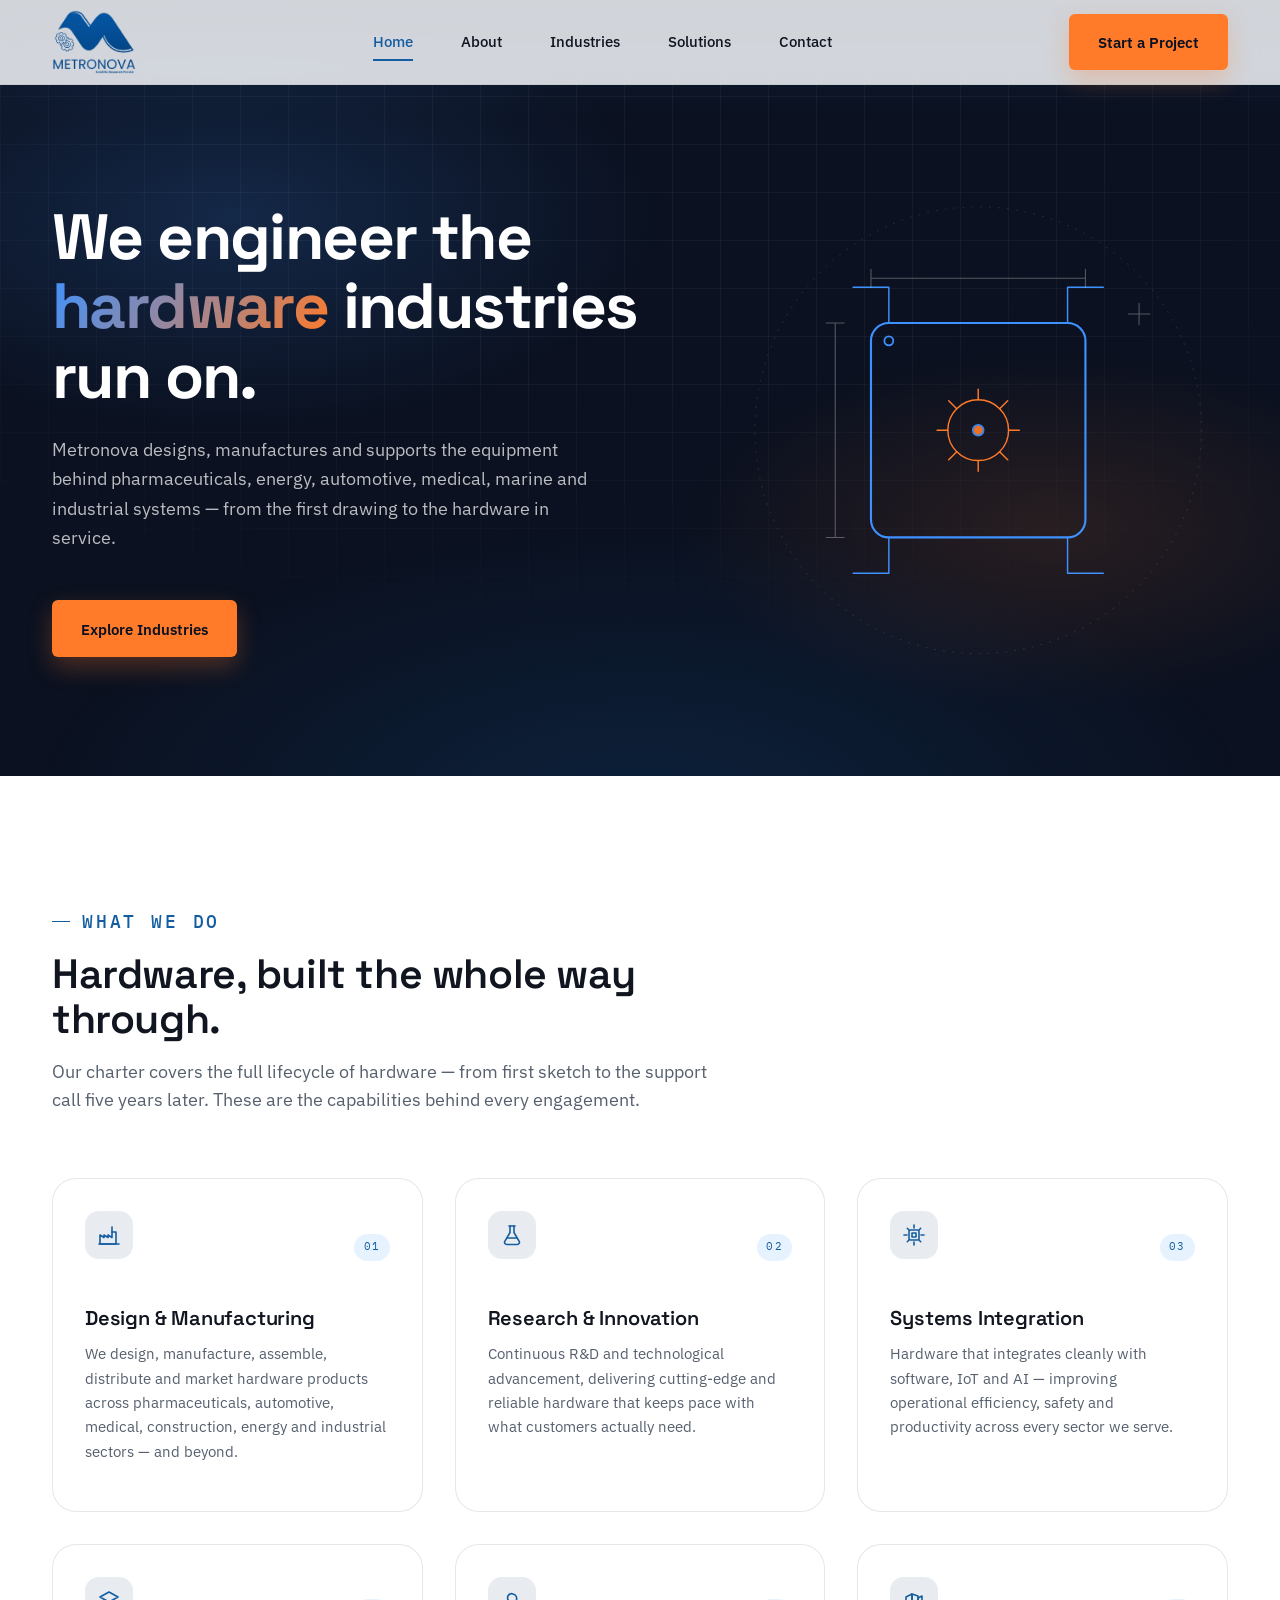
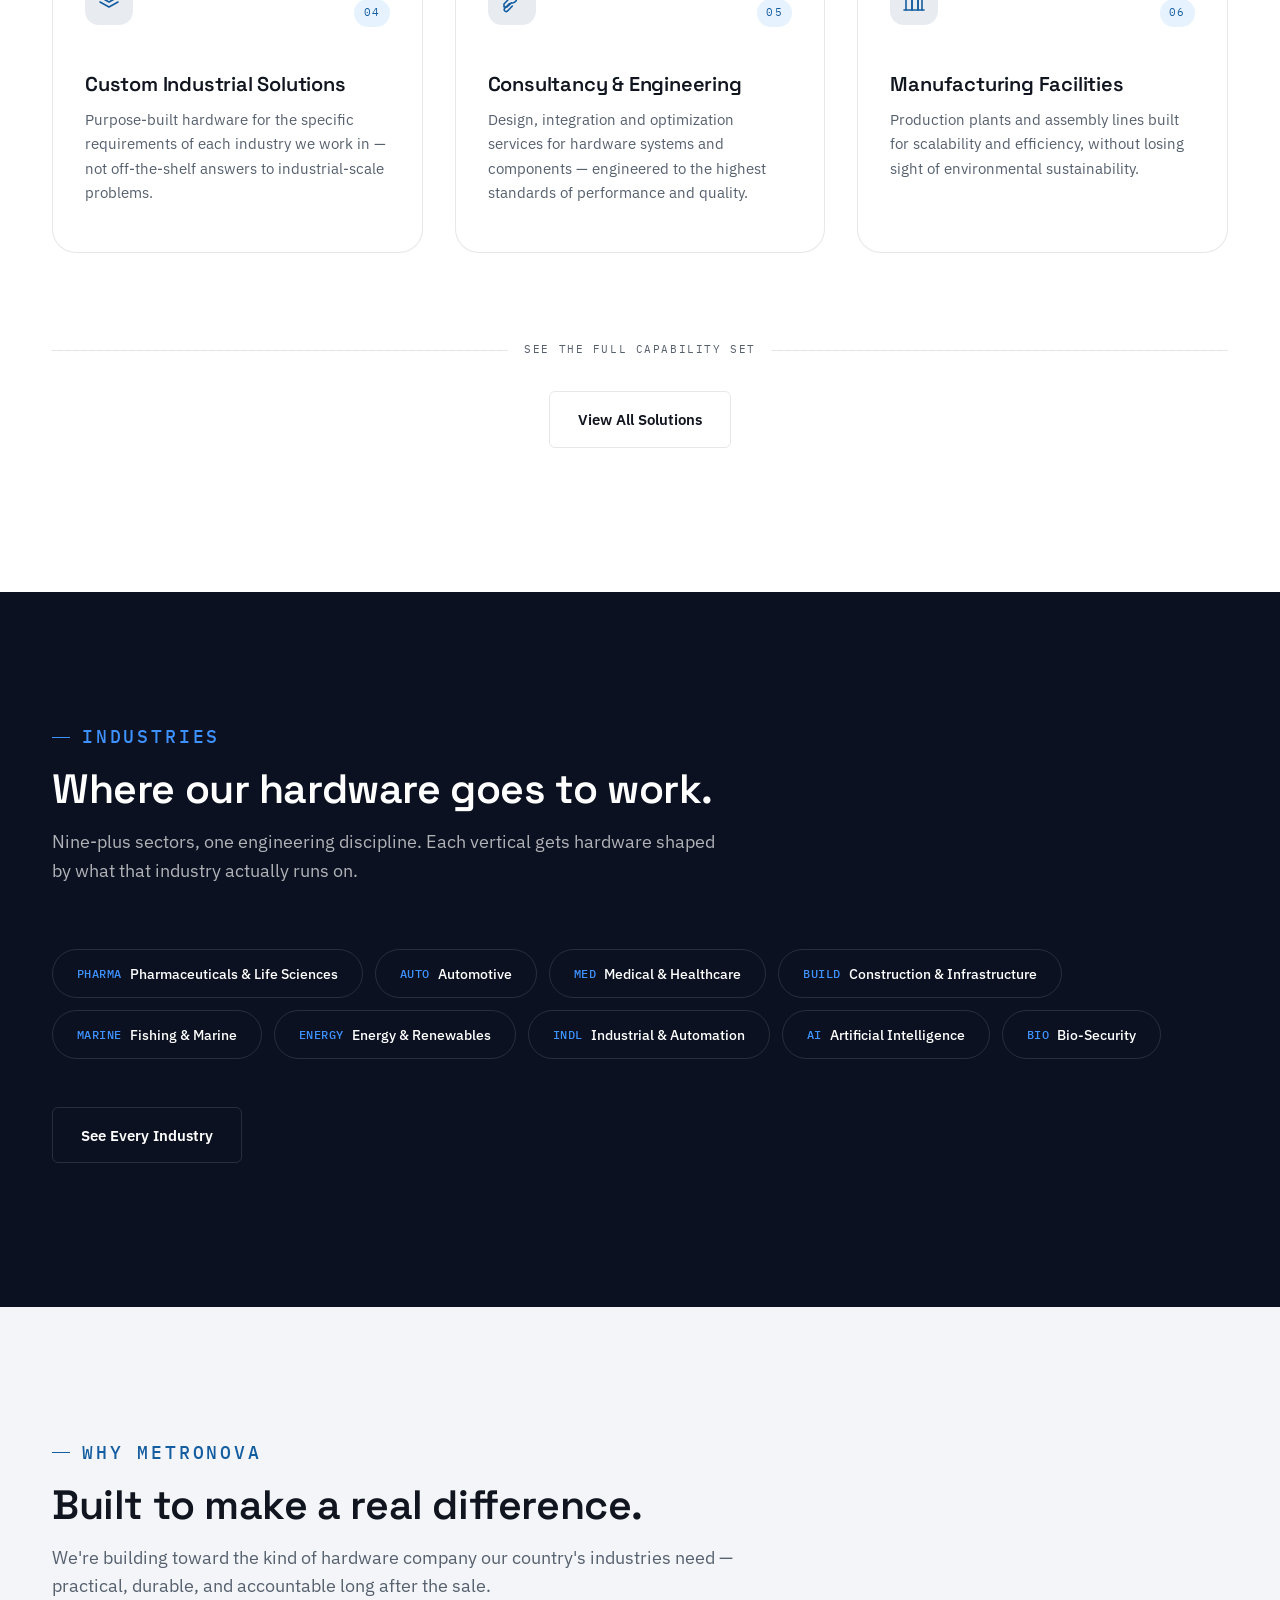
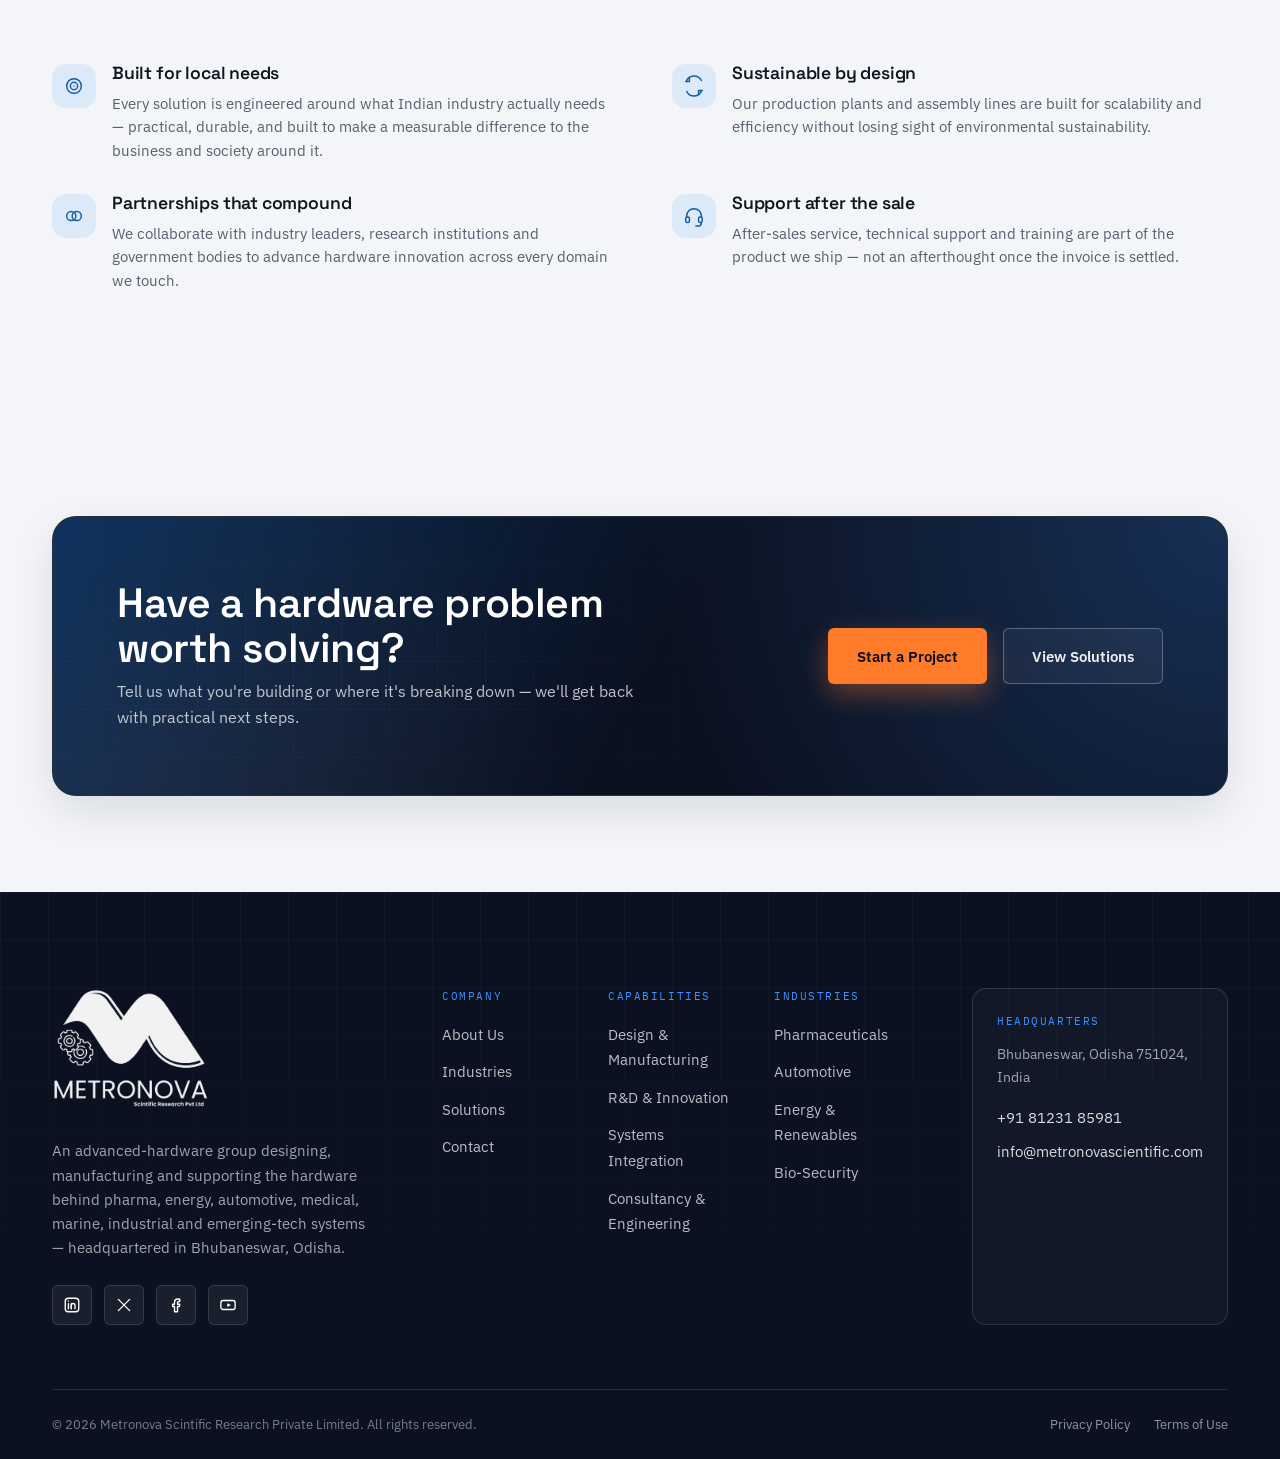
==== commit 4b798eca: "Update contact information across multiple pages and enhance privacy policy layout. Changed phone nu" ====
--- a/index.html
+++ b/index.html
@@ -51,7 +51,7 @@
   },
   "contactPoint": {
     "@type": "ContactPoint",
-    "telephone": "+91-7008169612",
+    "telephone": "+91-8123185981",
     "contactType": "customer service",
     "email": "info@metronovascientific.com"
   },
@@ -258,8 +258,8 @@
     <div class="hero__scan" aria-hidden="true"></div>
     <div class="container hero__inner">
       <div>
-        <h1 class="hero__title">We engineer the <em>hardware</em> other industries run on.</h1>
-        <p class="hero__lede">Metronova designs, manufactures, integrates and supports mission-critical hardware — for pharma, energy, automotive, medical, marine, industrial and AI-driven systems — end to end, under one roof.</p>
+        <h1 class="hero__title">We engineer the <em>hardware</em> industries run on.</h1>
+        <p class="hero__lede">Metronova designs, manufactures and supports the equipment behind pharmaceuticals, energy, automotive, medical, marine and industrial systems — from the first drawing to the hardware in service.</p>
         <div class="hero__actions">
           <a href="industries.html" class="btn btn--primary">Explore Industries</a>
         </div>
@@ -534,7 +534,7 @@
           Bhubaneswar, Odisha 751024, India
         </address>
         <ul>
-          <li><a href="tel:+917008169612">+91 70081 69612</a></li>
+          <li><a href="tel:+918123185981">+91 81231 85981</a></li>
           <li><a href="mailto:info@metronovascientific.com">info@metronovascientific.com</a></li>
         </ul>
       </div>
--- a/assets/css/styles.css
+++ b/assets/css/styles.css
@@ -1596,6 +1596,133 @@
 }
 
 .legal-doc a:hover { color: var(--blueprint-deep); }
+
+/* -- Privacy policy layout --------------------------------------------------- */
+.privacy-layout {
+  display: grid;
+  grid-template-columns: 220px minmax(0, 1fr);
+  gap: var(--space-7);
+  align-items: start;
+}
+
+.privacy-toc {
+  position: sticky;
+  top: calc(var(--header-h) + var(--space-5));
+}
+
+.privacy-toc__label {
+  font-family: var(--font-mono);
+  font-size: 0.72rem;
+  letter-spacing: 0.08em;
+  text-transform: uppercase;
+  color: var(--slate-soft);
+  margin-bottom: var(--space-4);
+}
+
+.privacy-toc ol {
+  list-style: none;
+  margin: 0;
+  padding: 0;
+  display: flex;
+  flex-direction: column;
+  gap: 2px;
+  border-left: 1px solid var(--line);
+  max-height: calc(100vh - var(--header-h) - 7rem);
+  overflow-y: auto;
+}
+
+.privacy-toc a {
+  display: flex;
+  align-items: baseline;
+  gap: var(--space-3);
+  padding: 0.4rem 0 0.4rem var(--space-4);
+  margin-left: -1px;
+  border-left: 2px solid transparent;
+  font-size: 0.84rem;
+  color: var(--slate);
+  line-height: 1.35;
+}
+
+.privacy-toc a span {
+  font-family: var(--font-mono);
+  font-size: 0.68rem;
+  color: var(--slate-soft);
+  flex-shrink: 0;
+}
+
+.privacy-toc a:hover {
+  color: var(--blueprint);
+  border-left-color: var(--blueprint);
+}
+
+.privacy-doc {
+  max-width: none;
+  margin: 0;
+}
+
+.privacy-doc h2,
+.privacy-doc h3 {
+  scroll-margin-top: calc(var(--header-h) + var(--space-4));
+}
+
+.privacy-lead {
+  margin-bottom: var(--space-2);
+  padding-bottom: var(--space-2);
+}
+
+.privacy-doc h3 {
+  font-family: var(--font-mono);
+  font-size: 0.78rem;
+  font-weight: 500;
+  letter-spacing: 0.06em;
+  text-transform: uppercase;
+  color: var(--blueprint);
+  margin: var(--space-6) 0 var(--space-3);
+}
+
+.privacy-contact {
+  margin-top: var(--space-7);
+  padding: var(--space-6);
+  border-radius: var(--radius-md);
+  background: var(--paper);
+  border: 1px solid var(--line);
+  scroll-margin-top: calc(var(--header-h) + var(--space-4));
+}
+
+.privacy-contact h2 {
+  margin-top: 0;
+  padding-top: 0;
+  border-top: none;
+}
+
+.privacy-contact__card {
+  margin-bottom: var(--space-4);
+}
+
+.privacy-contact__links {
+  list-style: none;
+  margin: 0 0 var(--space-5);
+  padding: 0;
+  display: grid;
+  gap: var(--space-3);
+}
+
+.privacy-contact__links li {
+  display: grid;
+  grid-template-columns: 72px 1fr;
+  gap: var(--space-3);
+  align-items: baseline;
+  padding-bottom: var(--space-3);
+  border-bottom: 1px solid var(--line);
+}
+
+.privacy-contact__links span {
+  font-family: var(--font-mono);
+  font-size: 0.72rem;
+  letter-spacing: 0.06em;
+  text-transform: uppercase;
+  color: var(--slate-soft);
+}
 
 /* -- Page hero (non-home pages) -------------------------------------------- */
 .page-hero {
@@ -1834,6 +1961,36 @@
 
   .legal-doc { padding: var(--space-6) var(--space-5); }
 
+  .privacy-layout {
+    grid-template-columns: 1fr;
+    gap: var(--space-5);
+  }
+
+  .privacy-toc {
+    position: static;
+    padding: var(--space-4);
+    background: var(--white);
+    border: 1px solid var(--line);
+    border-radius: var(--radius-md);
+  }
+
+  .privacy-toc ol {
+    display: grid;
+    grid-template-columns: 1fr 1fr;
+    border-left: none;
+    gap: 0;
+    max-height: none;
+    overflow: visible;
+  }
+
+  .privacy-toc a {
+    margin-left: 0;
+    padding-left: 0;
+    border-left: none;
+  }
+
+  .privacy-contact { padding: var(--space-5); }
+
   .contact-cards--grid { grid-template-columns: 1fr; }
   .value-grid { grid-template-columns: 1fr; }
   .cta-band { flex-direction: column; align-items: flex-start; }
